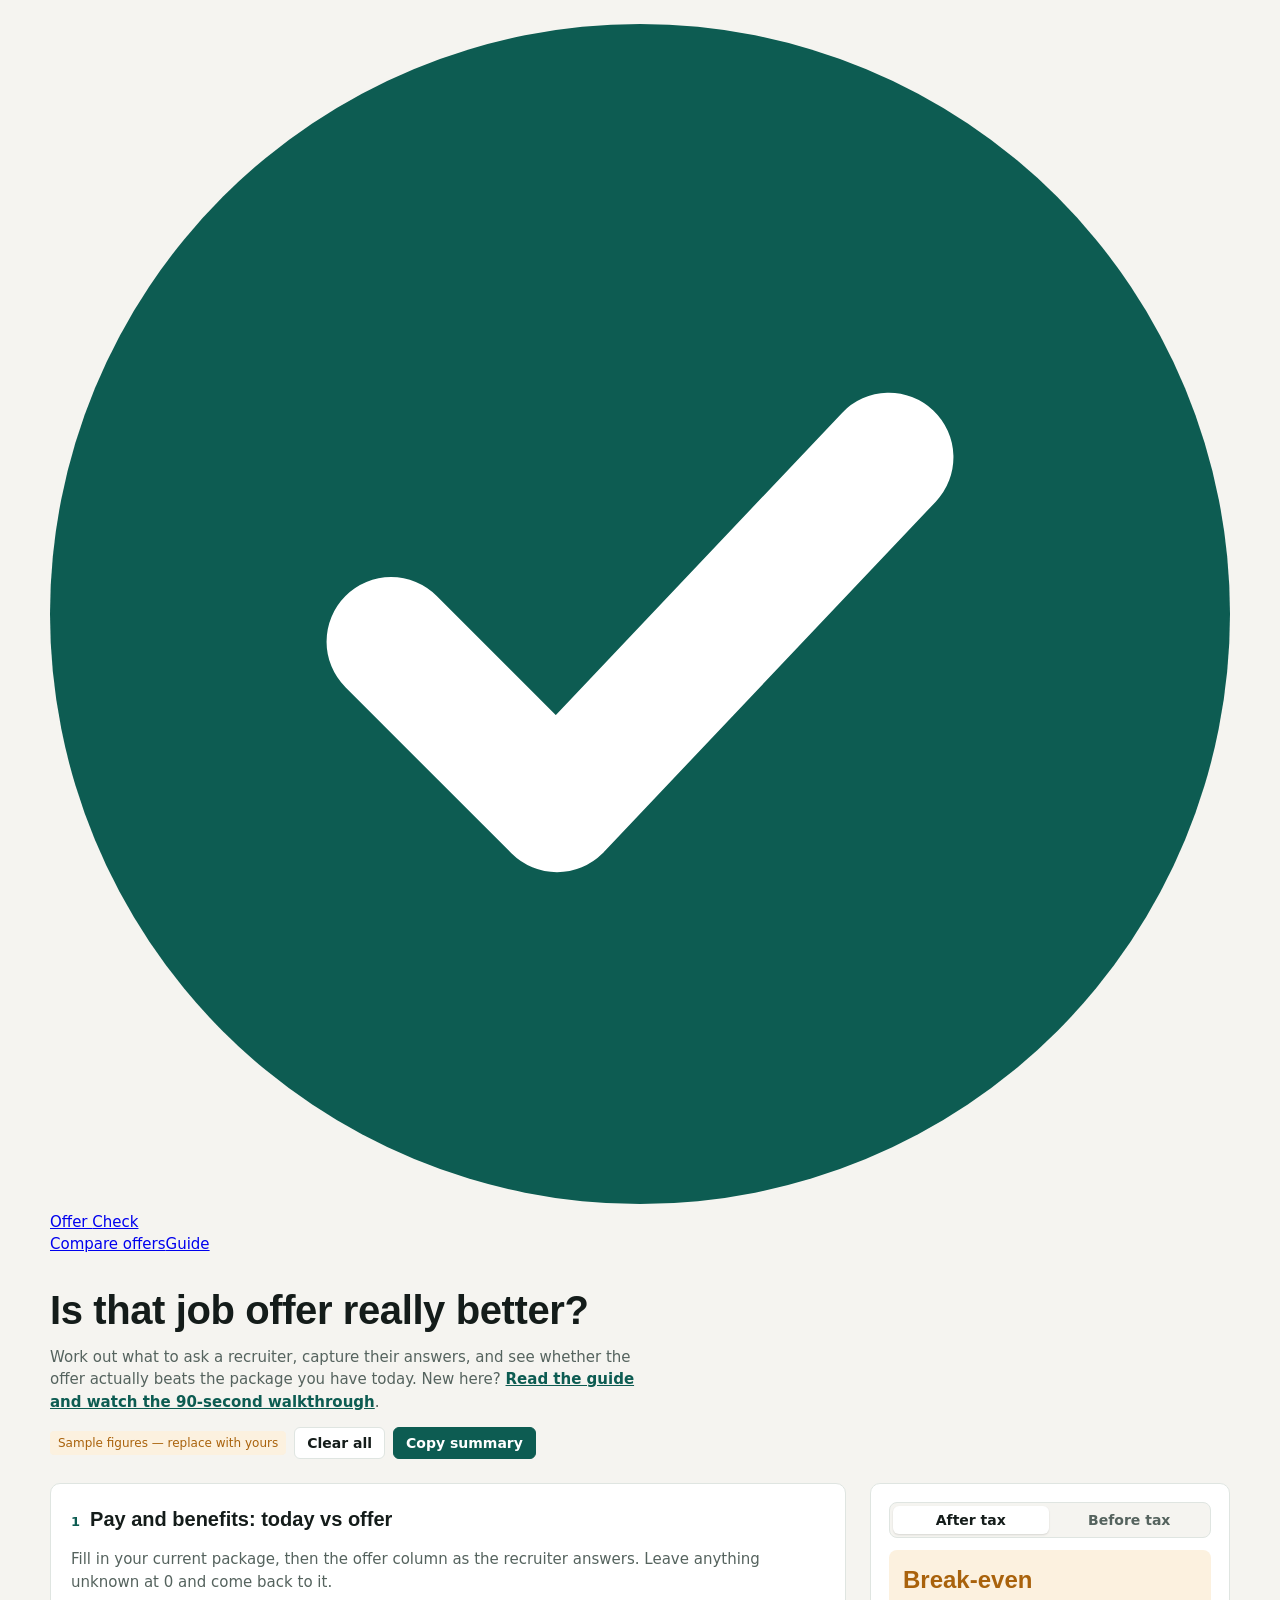
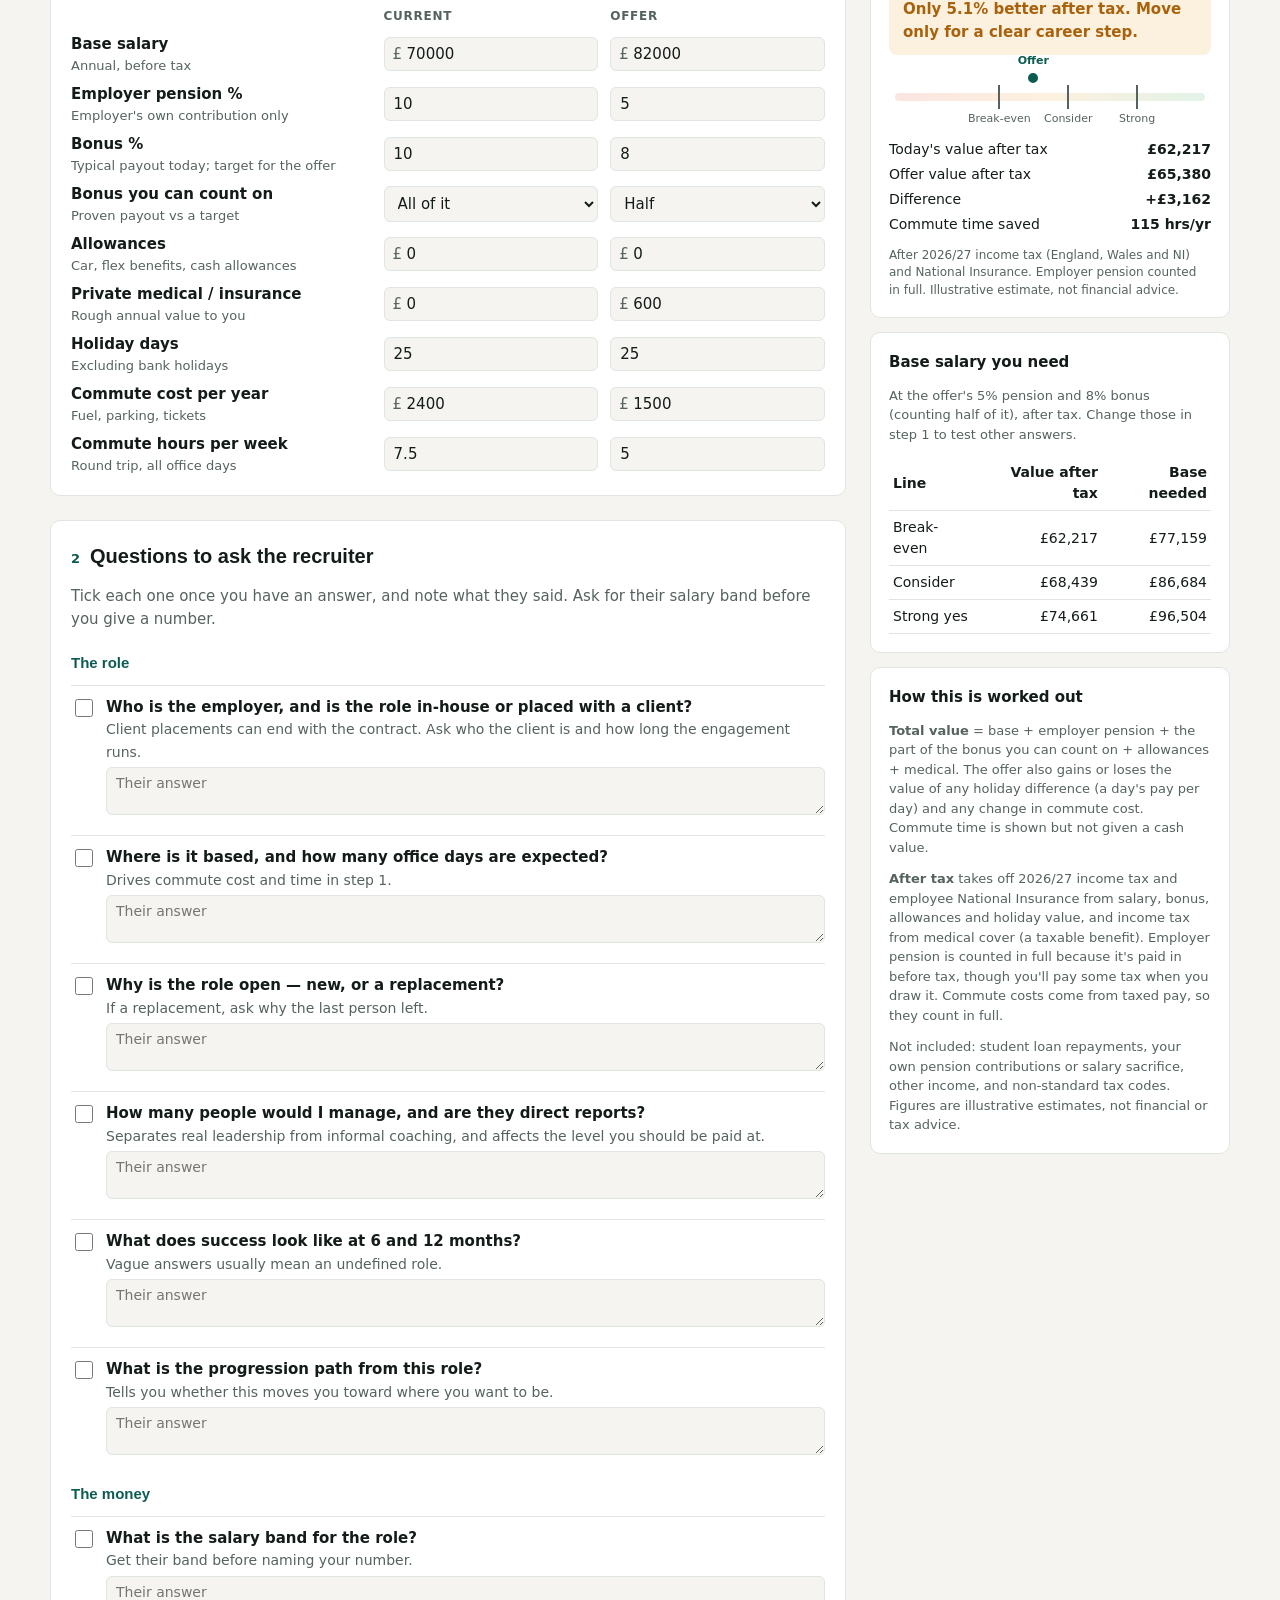
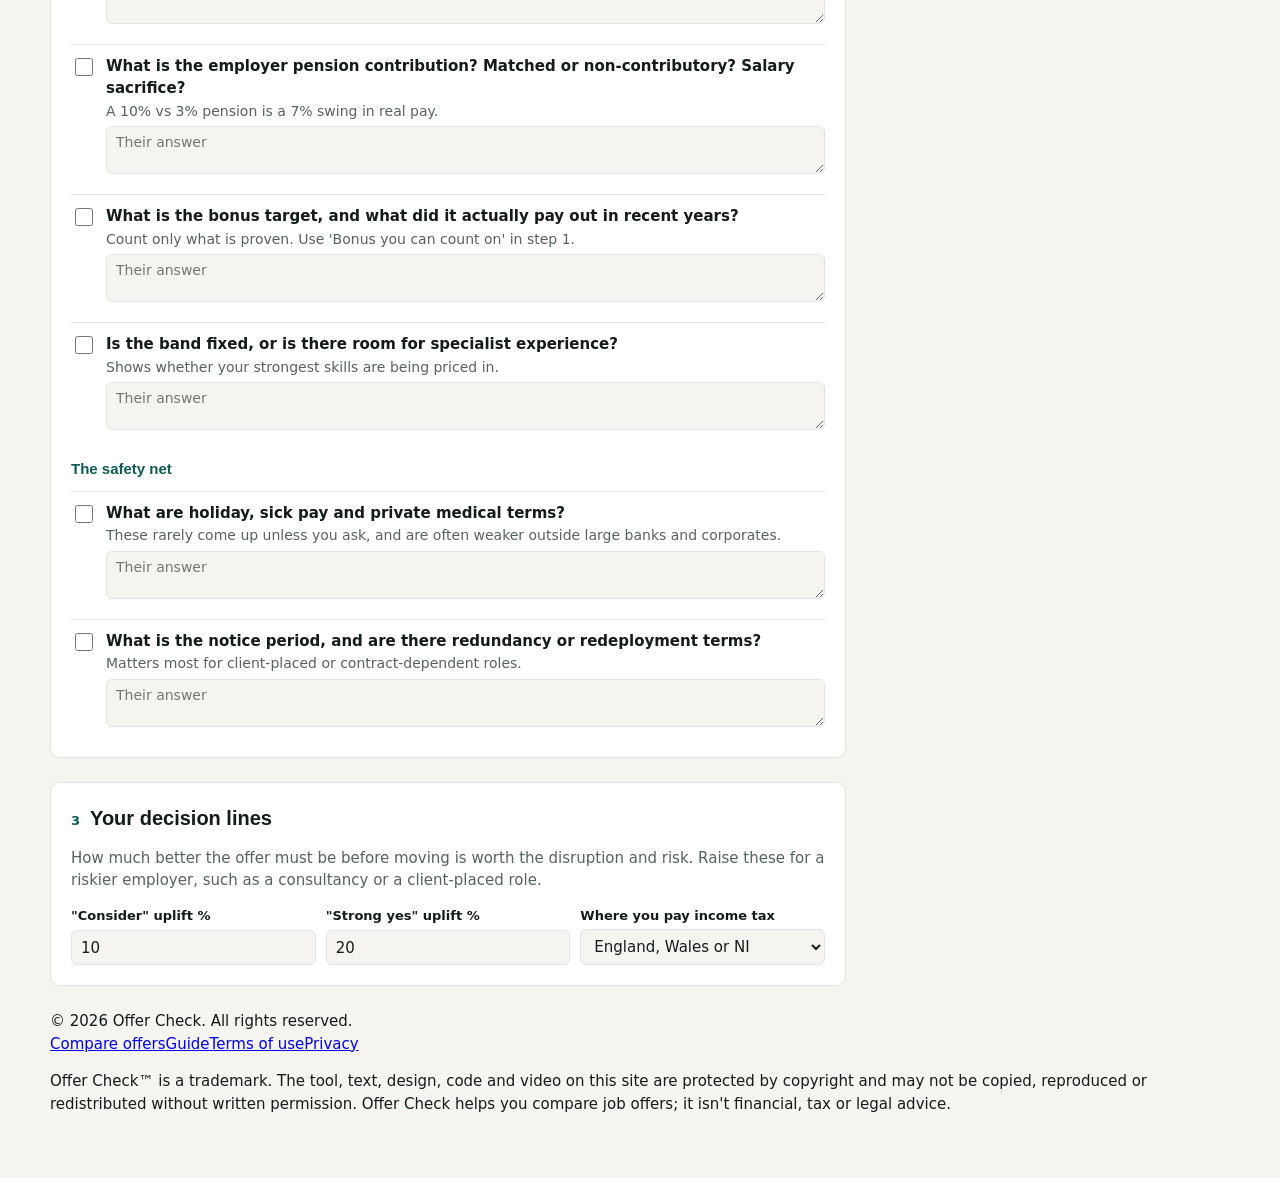
==== public/index.html @ bc2eb314 "Speed up page loads Link to clean URLs to remove the .html redirect hop, cache fonts for a year and " ====
<!doctype html>
<html lang="en-GB">
<head>
<meta charset="utf-8">
<link rel="preload" href="/assets/fonts/plus-jakarta-sans-latin-400-normal.woff2" as="font" type="font/woff2" crossorigin>
<link rel="preload" href="/assets/fonts/plus-jakarta-sans-latin-800-normal.woff2" as="font" type="font/woff2" crossorigin>
<meta name="viewport" content="width=device-width, initial-scale=1, viewport-fit=cover">
<style>[hidden]{display:none!important}body{margin:0}img{max-width:100%}</style>
<title>Offer Check</title>
<meta name="description" content="Compare a job offer with your current package: pension, bonus, benefits, holiday and commute. Know your numbers before you say yes.">
<meta name="copyright" content="&copy; 2026 Offer Check. All rights reserved.">
<meta name="theme-color" content="#0d5c52">
<link rel="canonical" href="https://offer-check.net/">
<link rel="icon" href="/assets/icon.svg" type="image/svg+xml">
<link rel="apple-touch-icon" href="/assets/apple-touch-icon.png">
<meta property="og:type" content="website">
<meta property="og:site_name" content="Offer Check">
<meta property="og:title" content="Offer Check: is that job offer really better?">
<meta property="og:description" content="Compare a job offer with your current package: pension, bonus, benefits, holiday and commute. Know your numbers before you say yes.">
<meta property="og:url" content="https://offer-check.net/">
<meta property="og:image" content="https://offer-check.net/assets/og-image.png">
<meta name="twitter:card" content="summary_large_image">
<style>
/* Layout: a working ledger. Inputs on the left (current vs offer side by side), a sticky verdict panel on the right; stacks on phones. */
:root{
  --bg:#f5f4f0; --surface:#ffffff; --ink:#141c1a; --muted:#55635e; --line:#dfe5e1;
  --accent:#0d5c52; --accent-soft:#e3efeb; --accent-strong:#09463e;
  --good:#1d7a3e; --warn:#a9620c; --bad:#b3261e; --good-bg:#e3f2e7; --warn-bg:#fcf1df; --bad-bg:#fbe5e1;
  --display:"Plus Jakarta Sans","Helvetica Neue",Arial,sans-serif;
  --body:"Plus Jakarta Sans","Segoe UI",system-ui,sans-serif;
  --mono:"Plus Jakarta Sans","Segoe UI",system-ui,sans-serif; --code:"JetBrains Mono",ui-monospace,Menlo,monospace;
}
@media (prefers-color-scheme: dark){:root:not([data-theme="light"]){
  --bg:#0e1513; --surface:#16201d; --ink:#e8efec; --muted:#9db0aa; --line:#27332f;
  --accent:#5cc4ae; --accent-soft:#163530; --accent-strong:#7fd6c3;
  --good:#6fd18f; --warn:#eaa957; --bad:#f08a80; --good-bg:#15301e; --warn-bg:#33270f; --bad-bg:#3a1a17; color-scheme:dark}}
:root[data-theme="dark"]{
  --bg:#0e1513; --surface:#16201d; --ink:#e8efec; --muted:#9db0aa; --line:#27332f;
  --accent:#5cc4ae; --accent-soft:#163530; --accent-strong:#7fd6c3;
  --good:#6fd18f; --warn:#eaa957; --bad:#f08a80; --good-bg:#15301e; --warn-bg:#33270f; --bad-bg:#3a1a17; color-scheme:dark}
*{box-sizing:border-box}
body{background:var(--bg);color:var(--ink);font-family:var(--body);font-size:15px;line-height:1.5;
  padding-left:max(16px,env(safe-area-inset-left,0px));padding-right:max(16px,env(safe-area-inset-right,0px));padding-block:24px 48px}
.wrap{max-width:1180px;margin:0 auto;display:grid;gap:24px}
header h1{font-family:var(--display);font-weight:700;font-size:clamp(28px,4vw,40px);margin:0;letter-spacing:-.01em;text-wrap:balance}
header p{margin:6px 0 0;color:var(--muted);max-width:62ch}
.guide-link{color:var(--accent);font-weight:600}
.bar{display:flex;flex-wrap:wrap;gap:8px;align-items:center;margin-top:14px}
.tag{font-family:var(--mono);font-size:12px;background:var(--warn-bg);color:var(--warn);padding:3px 8px;border-radius:4px}
button{font:600 14px var(--body);border:1px solid var(--line);background:var(--surface);color:var(--ink);padding:7px 12px;border-radius:6px;cursor:pointer}
button.primary{background:var(--accent);border-color:var(--accent);color:var(--surface)}
button:focus-visible,input:focus-visible,select:focus-visible,textarea:focus-visible{outline:2px solid var(--accent);outline-offset:2px}
.grid{display:grid;grid-template-columns:minmax(0,1fr) 360px;gap:24px;align-items:start}
@media (max-width:900px){.grid{grid-template-columns:minmax(0,1fr)}}
section.step{background:var(--surface);border:1px solid var(--line);border-radius:10px;padding:20px;display:grid;gap:14px;min-width:0}
.step h2{font-family:var(--display);font-size:20px;margin:0;display:flex;gap:10px;align-items:baseline}
.step h2 .n{font-family:var(--mono);font-size:13px;color:var(--accent)}
.step > p{margin:0;color:var(--muted)}
.cols{display:grid;grid-template-columns:minmax(0,1.4fr) minmax(0,1fr) minmax(0,1fr);gap:8px 12px;align-items:center}
.cols .h{font-size:12px;text-transform:uppercase;letter-spacing:.06em;color:var(--muted);font-weight:600}
.cols label{font-weight:600}
.cols label small{display:block;font-weight:400;color:var(--muted);font-size:13px}
input,select,textarea{font:15px var(--body);color:var(--ink);background:var(--bg);border:1px solid var(--line);border-radius:6px;padding:7px 9px;width:100%;min-width:0}
input[type=number]{font-family:var(--mono);font-variant-numeric:tabular-nums}
.money{position:relative}.money span{position:absolute;left:9px;top:50%;transform:translateY(-50%);color:var(--muted);font-family:var(--mono)}.money input{padding-left:22px}
@media (max-width:560px){.cols{grid-template-columns:minmax(0,1fr) minmax(0,1fr)}.cols label{grid-column:1/-1;margin-top:6px}.cols .h.first{display:none}}
.qs{display:grid;gap:10px}
.q{display:grid;grid-template-columns:auto minmax(0,1fr);gap:4px 10px;padding:10px 0;border-top:1px solid var(--line)}
.q:first-child{border-top:0}
.q input[type=checkbox]{width:18px;height:18px;margin-top:3px;accent-color:var(--accent)}
.q .t{font-weight:600}
.q .why{color:var(--muted);font-size:14px}
.q textarea{grid-column:2;min-height:38px;resize:vertical;font-size:14px}
.group{font-family:var(--display);font-size:15px;margin:8px 0 0;color:var(--accent)}
aside{position:sticky;top:calc(env(safe-area-inset-top,0px) + 16px);display:grid;gap:14px;min-width:0}
.panel{background:var(--surface);border:1px solid var(--line);border-radius:10px;padding:18px;display:grid;gap:12px}
.verdict{border-radius:8px;padding:12px 14px;font-weight:600}
.verdict .big{font-family:var(--display);font-size:24px;display:block}
.v-bad{background:var(--bad-bg);color:var(--bad)}.v-warn{background:var(--warn-bg);color:var(--warn)}.v-good{background:var(--good-bg);color:var(--good)}
.kv{display:grid;grid-template-columns:1fr auto;gap:4px 12px;font-size:14px}
.kv b{font-family:var(--mono);font-variant-numeric:tabular-nums;font-weight:600;text-align:right}
.scale{position:relative;height:56px;margin:4px 6px 0}
.track{position:absolute;left:0;right:0;top:22px;height:8px;border-radius:4px;background:linear-gradient(90deg,var(--bad-bg),var(--warn-bg),var(--good-bg))}
.mk{position:absolute;top:14px;width:2px;height:24px;background:var(--muted)}
.mk span{position:absolute;top:26px;left:50%;transform:translateX(-50%);font-size:11px;color:var(--muted);white-space:nowrap}
.you{position:absolute;top:0;width:14px;height:14px;margin-left:-7px;border-radius:50%;background:var(--accent);border:2px solid var(--surface)}
.you span{position:absolute;bottom:16px;left:50%;transform:translateX(-50%);font:600 11px var(--mono);color:var(--accent);white-space:nowrap}
table{width:100%;border-collapse:collapse;font-size:14px}
th,td{padding:6px 4px;border-bottom:1px solid var(--line);text-align:right;font-variant-numeric:tabular-nums}
th:first-child,td:first-child{text-align:left}
td{font-family:var(--mono)}
.note{font-size:13px;color:var(--muted);margin:0}
.toast{font-size:13px;color:var(--good);min-height:1em}
.settings{display:grid;grid-template-columns:repeat(auto-fit,minmax(150px,1fr));gap:10px}
.settings label{font-size:13px;font-weight:600;display:grid;gap:4px}
.seg{display:grid;grid-template-columns:1fr 1fr;border:1px solid var(--line);border-radius:8px;padding:3px;gap:3px;background:var(--bg)}
.seg button{border:0;background:transparent;padding:6px 8px;border-radius:6px;color:var(--muted)}
.seg button[aria-pressed="true"]{background:var(--surface);color:var(--ink);box-shadow:0 1px 2px rgba(0,0,0,.12)}
.basis{font-size:12px;color:var(--muted);margin:0;line-height:1.45}
.alert{font-size:13px;background:var(--warn-bg);color:var(--warn);border-radius:6px;padding:8px 10px;margin:0}
</style>

<link rel="stylesheet" href="/assets/site.css?v=3">
</head>
<body>
<div class="wrap">
<div class="site-bar">
  <a class="site-brand" href="/" aria-label="Offer Check home"><svg viewBox="0 0 64 64" aria-hidden="true"><circle cx="32" cy="32" r="32" fill="#0d5c52"/><path d="M18.5 33.5l9 9 18-19" fill="none" stroke="#fff" stroke-width="7" stroke-linecap="round" stroke-linejoin="round"/></svg><span><span class="wm">Offer <span>Check</span></span></span></a>
  <nav class="site-nav" aria-label="Main"><a href="/" aria-current="page">Compare offers</a><a href="/guide">Guide</a></nav>
</div>
<header>
  <h1>Is that job offer <span class="hl">really better?</span></h1>
  <p>Work out what to ask a recruiter, capture their answers, and see whether the offer actually beats the package you have today. New here? <a class="guide-link" href="/guide">Read the guide and watch the 90-second walkthrough</a>.</p>
  <div class="bar">
    <span class="tag" id="sampleTag">Sample figures — replace with yours</span>
    <button id="clearBtn">Clear all</button>
    <button id="copyBtn" class="primary">Copy summary</button>
    <span class="toast" id="toast" role="status"></span>
  </div>
</header>

<div class="grid">
<main style="display:grid;gap:24px;min-width:0">

<section class="step" aria-labelledby="s1">
  <h2 id="s1"><span class="n">1</span>Pay and benefits: today vs offer</h2>
  <p>Fill in your current package, then the offer column as the recruiter answers. Leave anything unknown at 0 and come back to it.</p>
  <div class="cols">
    <span class="h first"></span><span class="h">Current</span><span class="h">Offer</span>

    <label for="cBase">Base salary<small>Annual, before tax</small></label>
    <div class="money"><span>£</span><input type="number" id="cBase" min="0" step="500"></div>
    <div class="money"><span>£</span><input type="number" id="oBase" min="0" step="500"></div>

    <label for="cPen">Employer pension %<small>Employer's own contribution only</small></label>
    <input type="number" id="cPen" min="0" step="0.5"><input type="number" id="oPen" min="0" step="0.5">

    <label for="cBon">Bonus %<small>Typical payout today; target for the offer</small></label>
    <input type="number" id="cBon" min="0" step="0.5"><input type="number" id="oBon" min="0" step="0.5">

    <label for="cRel">Bonus you can count on<small>Proven payout vs a target</small></label>
    <select id="cRel"><option value="1">All of it</option><option value="0.5">Half</option><option value="0">None</option></select>
    <select id="oRel"><option value="1">All of it</option><option value="0.5">Half</option><option value="0">None</option></select>

    <label for="cAllow">Allowances<small>Car, flex benefits, cash allowances</small></label>
    <div class="money"><span>£</span><input type="number" id="cAllow" min="0" step="100"></div>
    <div class="money"><span>£</span><input type="number" id="oAllow" min="0" step="100"></div>

    <label for="cMed">Private medical / insurance<small>Rough annual value to you</small></label>
    <div class="money"><span>£</span><input type="number" id="cMed" min="0" step="100"></div>
    <div class="money"><span>£</span><input type="number" id="oMed" min="0" step="100"></div>

    <label for="cHol">Holiday days<small>Excluding bank holidays</small></label>
    <input type="number" id="cHol" min="0" step="1"><input type="number" id="oHol" min="0" step="1">

    <label for="cCom">Commute cost per year<small>Fuel, parking, tickets</small></label>
    <div class="money"><span>£</span><input type="number" id="cCom" min="0" step="100"></div>
    <div class="money"><span>£</span><input type="number" id="oCom" min="0" step="100"></div>

    <label for="cHrs">Commute hours per week<small>Round trip, all office days</small></label>
    <input type="number" id="cHrs" min="0" step="0.5"><input type="number" id="oHrs" min="0" step="0.5">
  </div>
</section>

<section class="step" aria-labelledby="s2">
  <h2 id="s2"><span class="n">2</span>Questions to ask the recruiter</h2>
  <p>Tick each one once you have an answer, and note what they said. Ask for their salary band before you give a number.</p>
  <div class="qs" id="qs"></div>
</section>

<section class="step" aria-labelledby="s3">
  <h2 id="s3"><span class="n">3</span>Your decision lines</h2>
  <p>How much better the offer must be before moving is worth the disruption and risk. Raise these for a riskier employer, such as a consultancy or a client-placed role.</p>
  <div class="settings">
    <label for="tCon">"Consider" uplift %<input type="number" id="tCon" min="0" step="1"></label>
    <label for="tStr">"Strong yes" uplift %<input type="number" id="tStr" min="0" step="1"></label>
    <label for="tReg">Where you pay income tax<select id="tReg"><option value="ruk">England, Wales or NI</option><option value="sco">Scotland</option></select></label>
  </div>
</section>
</main>

<aside aria-label="Result">
  <div class="panel">
    <div class="seg" role="group" aria-label="Compare values"><button type="button" id="vNet" aria-pressed="true">After tax</button><button type="button" id="vGross" aria-pressed="false">Before tax</button></div>
    <div class="verdict" id="verdict"></div>
    <div class="scale" id="scale" aria-hidden="true"></div>
    <div class="kv" id="totals"></div>
    <p class="alert" id="taperNote" hidden></p>
    <p class="basis" id="basis"></p>
  </div>
  <div class="panel">
    <strong>Base salary you need</strong>
    <p class="note" id="needNote"></p>
    <table id="need"><thead><tr><th>Line</th><th id="needCol">Value after tax</th><th>Base needed</th></tr></thead><tbody></tbody></table>
  </div>
  <div class="panel">
    <strong>How this is worked out</strong>
    <p class="note"><b>Total value</b> = base + employer pension + the part of the bonus you can count on + allowances + medical. The offer also gains or loses the value of any holiday difference (a day's pay per day) and any change in commute cost. Commute time is shown but not given a cash value.</p>
    <p class="note"><b>After tax</b> takes off 2026/27 income tax and employee National Insurance from salary, bonus, allowances and holiday value, and income tax from medical cover (a taxable benefit). Employer pension is counted in full because it's paid in before tax, though you'll pay some tax when you draw it. Commute costs come from taxed pay, so they count in full.</p>
    <p class="note">Not included: student loan repayments, your own pension contributions or salary sacrifice, other income, and non-standard tax codes. Figures are illustrative estimates, not financial or tax advice.</p>
  </div>
</aside>
</div>
<footer class="site-footer">
  <div class="row">
    <span class="copy">&copy; 2026 Offer Check. All rights reserved.</span>
    <nav aria-label="Footer"><a href="/">Compare offers</a><a href="/guide">Guide</a><a href="/terms">Terms of use</a><a href="/privacy">Privacy</a></nav>
  </div>
  <p class="small">Offer Check&trade; is a trademark. The tool, text, design, code and video on this site are protected by copyright and may not be copied, reproduced or redistributed without written permission. Offer Check helps you compare job offers; it isn't financial, tax or legal advice.</p>
</footer>
</div>

<script>
const QUESTIONS=[
 ["The role",[
  ["Who is the employer, and is the role in-house or placed with a client?","Client placements can end with the contract. Ask who the client is and how long the engagement runs."],
  ["Where is it based, and how many office days are expected?","Drives commute cost and time in step 1."],
  ["Why is the role open — new, or a replacement?","If a replacement, ask why the last person left."],
  ["How many people would I manage, and are they direct reports?","Separates real leadership from informal coaching, and affects the level you should be paid at."],
  ["What does success look like at 6 and 12 months?","Vague answers usually mean an undefined role."],
  ["What is the progression path from this role?","Tells you whether this moves you toward where you want to be."]]],
 ["The money",[
  ["What is the salary band for the role?","Get their band before naming your number."],
  ["What is the employer pension contribution? Matched or non-contributory? Salary sacrifice?","A 10% vs 3% pension is a 7% swing in real pay."],
  ["What is the bonus target, and what did it actually pay out in recent years?","Count only what is proven. Use 'Bonus you can count on' in step 1."],
  ["Is the band fixed, or is there room for specialist experience?","Shows whether your strongest skills are being priced in."]]],
 ["The safety net",[
  ["What are holiday, sick pay and private medical terms?","These rarely come up unless you ask, and are often weaker outside large banks and corporates."],
  ["What is the notice period, and are there redundancy or redeployment terms?","Matters most for client-placed or contract-dependent roles."]]]
];
const SAMPLE={cBase:70000,oBase:82000,cPen:10,oPen:5,cBon:10,oBon:8,cRel:"1",oRel:"0.5",cAllow:0,oAllow:0,cMed:0,oMed:600,cHol:25,oHol:25,cCom:2400,oCom:1500,cHrs:7.5,oHrs:5,tCon:10,tStr:20,tReg:"ruk",view:"net",qa:{},qn:{}};
const ids=["cBase","oBase","cPen","oPen","cBon","oBon","cRel","oRel","cAllow","oAllow","cMed","oMed","cHol","oHol","cCom","oCom","cHrs","oHrs","tCon","tStr","tReg"];
const KEY="offer-check-v1";
let st;
try{st=JSON.parse(localStorage.getItem(KEY))}catch(e){}
if(!st)st=structuredClone(SAMPLE);
st.qa=st.qa||{};st.qn=st.qn||{};st.tReg=st.tReg||"ruk";st.view=st.view||"net";

const qs=document.getElementById("qs");
let qi=0;
QUESTIONS.forEach(([g,list])=>{
  const h=document.createElement("h3");h.className="group";h.textContent=g;qs.appendChild(h);
  list.forEach(([t,why])=>{
    const id="q"+(qi++);
    const d=document.createElement("div");d.className="q";
    d.innerHTML=`<input type="checkbox" id="${id}"><label for="${id}"><span class="t"></span><br><span class="why"></span></label><textarea id="${id}n" aria-label="Answer" placeholder="Their answer"></textarea>`;
    d.querySelector(".t").textContent=t;d.querySelector(".why").textContent=why;
    qs.appendChild(d);
    const cb=d.querySelector("input"),tx=d.querySelector("textarea");
    cb.checked=!!st.qa[id];tx.value=st.qn[id]||"";
    cb.addEventListener("change",()=>{st.qa[id]=cb.checked;save()});
    tx.addEventListener("input",()=>{st.qn[id]=tx.value;save()});
  });
});

ids.forEach(i=>{const el=document.getElementById(i);el.value=st[i]??"";el.addEventListener("input",()=>{st[i]=el.value;save();calc()})});

function save(){try{localStorage.setItem(KEY,JSON.stringify(st))}catch(e){}markSample()}
function markSample(){document.getElementById("sampleTag").hidden=JSON.stringify(ids.map(i=>String(st[i])))!==JSON.stringify(ids.map(i=>String(SAMPLE[i])))}
const n=i=>parseFloat(st[i])||0;
const gbp=v=>"£"+Math.round(v).toLocaleString("en-GB");

/* UK tax, 2026/27. Bands are on taxable income (after the personal allowance). */
const TAX={
  ruk:{label:"England, Wales and NI",bands:[[37700,.20],[125140,.40],[Infinity,.45]]},
  sco:{label:"Scotland",bands:[[3967,.19],[16956,.20],[31092,.21],[62430,.42],[125140,.45],[Infinity,.48]]}
};
const PA=12570, NI_PT=12570, NI_UEL=50270;
function incomeTax(income,reg){
  const pa=Math.max(0,PA-Math.max(0,(income-100000)/2));
  let left=Math.max(0,income-pa),t=0,prev=0;
  for(const [top,r] of TAX[reg].bands){const slice=Math.min(left,top-prev);if(slice<=0)break;t+=slice*r;left-=slice;prev=top}
  return t;
}
const empNI=cash=>Math.max(0,Math.min(cash,NI_UEL)-NI_PT)*.08+Math.max(0,cash-NI_UEL)*.02;

/* One side's value. cash = salary + bonus counted + allowances (+ holiday value for the offer). */
function value(side,base,net){
  const p=side==="c"?"c":"o";
  const rel=parseFloat(st[p+"Rel"]);
  const hol=side==="o"?(n("oHol")-n("cHol"))/260*base:0;
  const cash=base*(1+n(p+"Bon")/100*rel)+n(p+"Allow")+hol;
  const med=n(p+"Med"), pen=base*n(p+"Pen")/100;
  const com=side==="o"?n("cCom")-n("oCom"):0;
  if(!net)return {v:cash+med+pen+com,cash};
  const reg=st.tReg in TAX?st.tReg:"ruk";
  const taxCash=incomeTax(cash,reg), taxAll=incomeTax(cash+med,reg);
  return {v:cash-taxCash-empNI(cash)+(med-(taxAll-taxCash))+pen+com,cash:cash+med};
}
/* Offer base that reaches a target value (value rises with base, so bisect). */
function baseFor(target,net){
  let lo=0,hi=Math.max(1e6,target*4);
  if(value("o",hi,net).v<target)return NaN;
  for(let k=0;k<60;k++){const m=(lo+hi)/2;if(value("o",m,net).v<target)lo=m;else hi=m}
  return hi;
}

let last={};
function calc(){
  const net=st.view!=="gross";
  document.getElementById("vNet").setAttribute("aria-pressed",net);
  document.getElementById("vGross").setAttribute("aria-pressed",!net);
  const cb=n("cBase"),ob=n("oBase");
  const C=value("c",cb,net),O=value("o",ob,net);
  const cur=C.v, off=O.v;
  const con=cur*(1+n("tCon")/100), str=cur*(1+n("tStr")/100);
  const diff=off-cur, pct=cur?diff/cur*100:0;
  let v,cls;
  if(!cb){v=["Add your current package","Start with step 1."];cls="v-warn"}
  else if(!ob){v=["Waiting for an offer","Your decision lines are ready on the right."];cls="v-warn"}
  else if(off<cur){v=["Walk away",`The offer is worth ${gbp(-diff)} a year less than today${net?", after tax":""}.`];cls="v-bad"}
  else if(off<con){v=["Break-even",`Only ${pct.toFixed(1)}% better${net?" after tax":""}. Move only for a clear career step.`];cls="v-warn"}
  else if(off<str){v=["Consider",`${pct.toFixed(1)}% better than today${net?" after tax":""}.`];cls="v-good"}
  else {v=["Strong yes",`${pct.toFixed(1)}% better than today${net?" after tax":""}.`];cls="v-good"}
  const ve=document.getElementById("verdict");ve.className="verdict "+cls;
  ve.innerHTML=`<span class="big"></span><span></span>`;ve.children[0].textContent=v[0];ve.children[1].textContent=v[1];

  const lab=net?"value after tax":"total value";
  const hrsSaved=(n("cHrs")-n("oHrs"))*46;
  document.getElementById("totals").innerHTML=
   `<span>Today's ${lab}</span><b>${gbp(cur)}</b><span>Offer ${lab}</span><b>${ob?gbp(off):"—"}</b><span>Difference</span><b>${ob?(diff>=0?"+":"−")+gbp(Math.abs(diff)):"—"}</b><span>Commute time saved</span><b>${hrsSaved>=0?"":"−"}${Math.abs(Math.round(hrsSaved))} hrs/yr</b>`;

  const reg=st.tReg in TAX?st.tReg:"ruk";
  document.getElementById("basis").textContent=net
    ?`After 2026/27 income tax (${TAX[reg].label}) and National Insurance. Employer pension counted in full. Illustrative estimate, not financial advice.`
    :`Before tax: salary, bonus and pension added at face value. Switch to "After tax" to see what you'd actually keep. Illustrative, not financial advice.`;
  const tn=document.getElementById("taperNote");
  const inTaper=[C.cash,ob?O.cash:0].some(x=>x>100000&&x<125140);
  tn.hidden=!inTaper;
  if(inTaper)tn.textContent="Pay between £100,000 and £125,140 loses the tax-free personal allowance, so tax on that slice is effectively 60% or more. Salary sacrifice into a pension can help; check with an adviser.";

  const sc=document.getElementById("scale");
  const lo=cur*0.85, hi=Math.max(str*1.08, off*1.03, cur*1.3);
  const pos=x=>Math.min(100,Math.max(0,(x-lo)/(hi-lo)*100));
  sc.innerHTML=`<div class="track"></div>`+
   [["Break-even",cur],["Consider",con],["Strong",str]].map(([l,x])=>`<div class="mk" style="left:${pos(x)}%"><span>${l}</span></div>`).join("")+
   (ob?`<div class="you" style="left:${pos(off)}%"><span>Offer</span></div>`:"");

  document.getElementById("needCol").textContent=net?"Value after tax":"Total value";
  const need=[["Break-even",cur],["Consider",con],["Strong yes",str]].map(([l,t])=>[l,t,cb?baseFor(t,net):NaN]);
  const tb=document.querySelector("#need tbody");
  tb.innerHTML=need.map(([l,t,b])=>`<tr><td>${l}</td><td>${gbp(t)}</td><td>${isFinite(b)?gbp(b):"—"}</td></tr>`).join("");
  document.getElementById("needNote").textContent=`At the offer's ${n("oPen")}% pension and ${n("oBon")}% bonus (counting ${st.oRel==="1"?"all":st.oRel==="0.5"?"half":"none"} of it)${net?", after tax":""}. Change those in step 1 to test other answers.`;
  last={cur,off,con,str,diff,pct,verdict:v[0],ob,hrsSaved,need,net,reg};
}
document.getElementById("vNet").addEventListener("click",()=>{st.view="net";save();calc()});
document.getElementById("vGross").addEventListener("click",()=>{st.view="gross";save();calc()});

document.getElementById("clearBtn").addEventListener("click",()=>{
  ids.forEach(i=>st[i]=(i==="cRel"||i==="oRel")?"1":(i==="tCon"?10:i==="tStr"?20:i==="tReg"?st.tReg:""));
  st.qa={};st.qn={};
  ids.forEach(i=>document.getElementById(i).value=st[i]);
  document.querySelectorAll(".q input").forEach(c=>c.checked=false);
  document.querySelectorAll(".q textarea").forEach(t=>t.value="");
  save();calc();
});

document.getElementById("copyBtn").addEventListener("click",()=>{
  const L=last,lab=L.net?"value after tax":"total value (before tax)";
  let t=`Offer check\nBasis: ${L.net?"after 2026/27 income tax ("+TAX[L.reg].label+") and NI":"before tax"}. Illustrative estimate, not financial advice.\nVerdict: ${L.verdict}\nToday's ${lab}: ${gbp(L.cur)}\nOffer ${lab}: ${L.ob?gbp(L.off):"not yet known"}\n`;
  if(L.ob)t+=`Difference: ${L.diff>=0?"+":"-"}${gbp(Math.abs(L.diff))} (${L.pct.toFixed(1)}%)\n`;
  t+=`Base needed: ${L.need.map(([l,,b])=>l.toLowerCase()+" "+(isFinite(b)?gbp(b):"n/a")).join(", ")}\n\nRecruiter answers:\n`;
  let i=0;QUESTIONS.forEach(([g,list])=>list.forEach(([q])=>{const id="q"+(i++);t+=`${st.qa[id]?"[x]":"[ ]"} ${q}${st.qn[id]?"\n    "+st.qn[id]:""}\n`}));
  const toast=document.getElementById("toast");
  navigator.clipboard.writeText(t).then(()=>{toast.textContent="Summary copied"},()=>{toast.textContent="Copy blocked here. Select the figures on the page instead."});
  setTimeout(()=>toast.textContent="",3000);
});

markSample();calc();
</script>
</body>
</html>
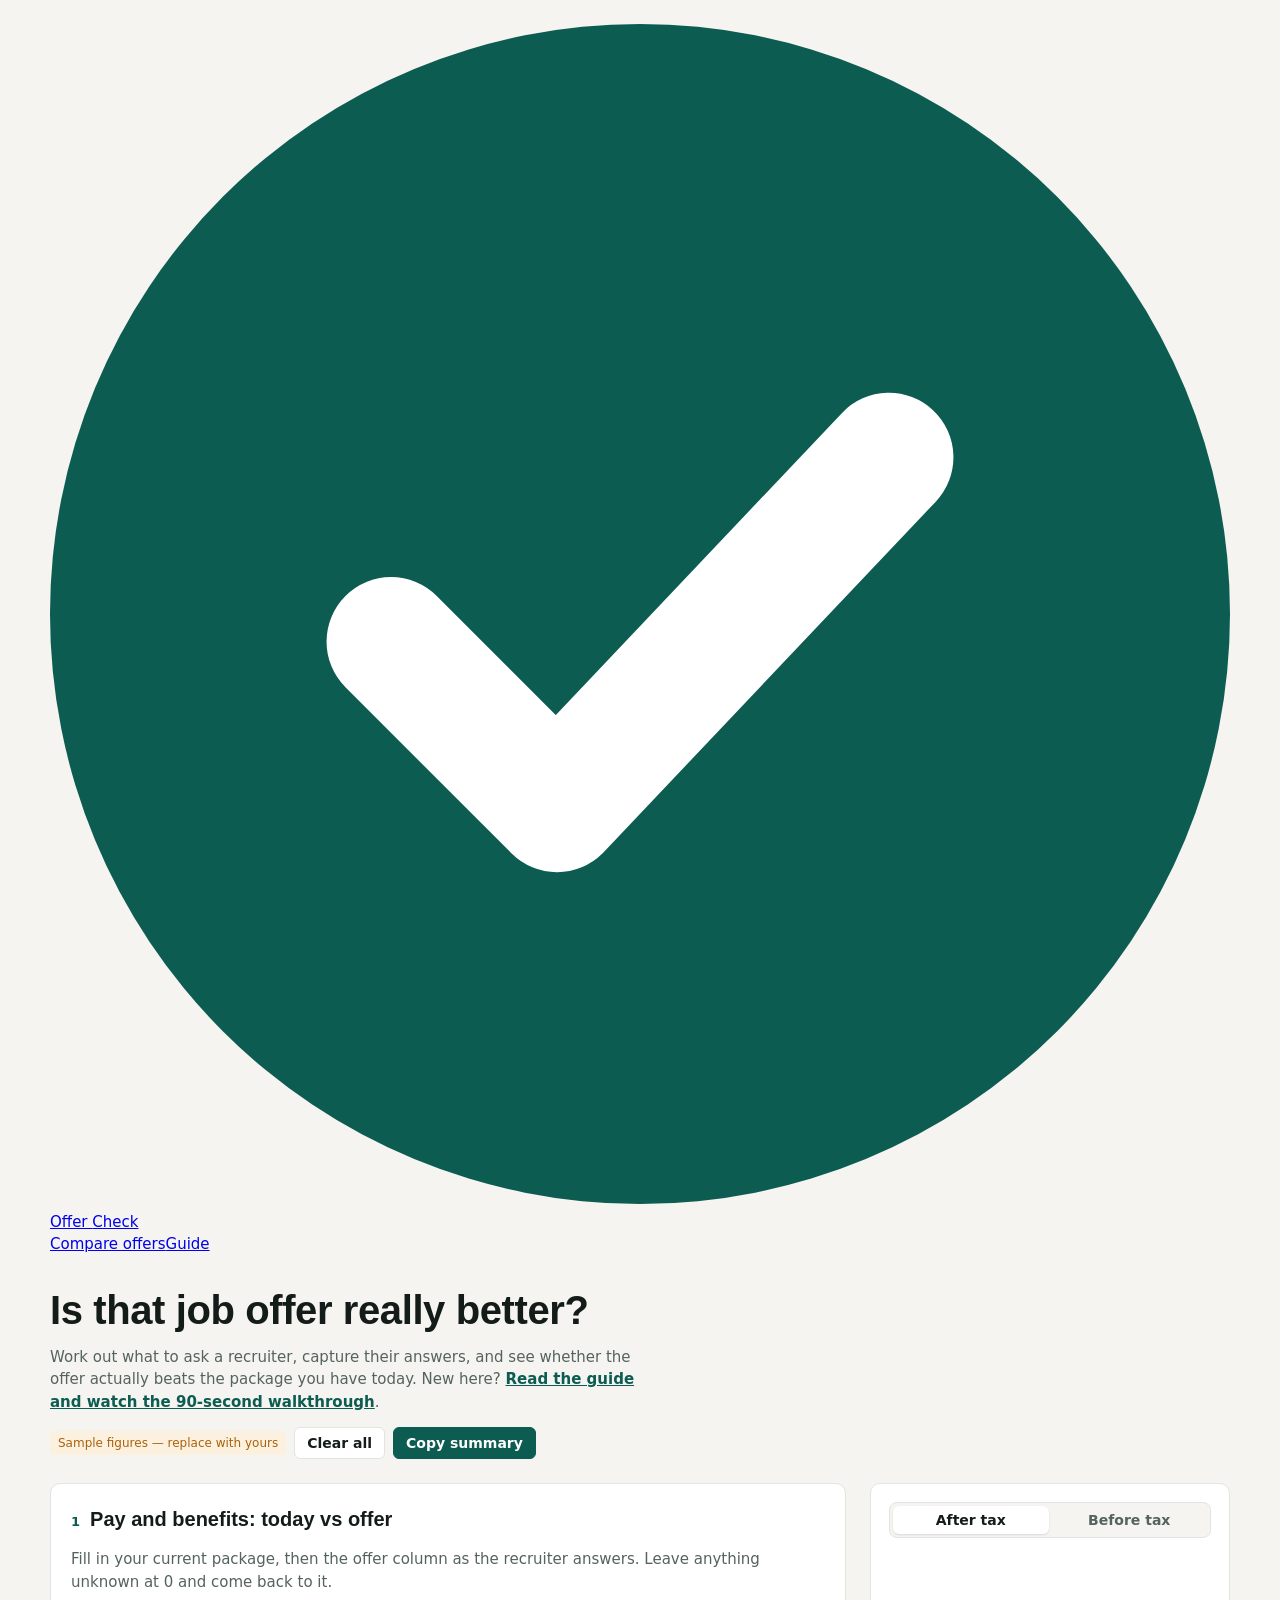
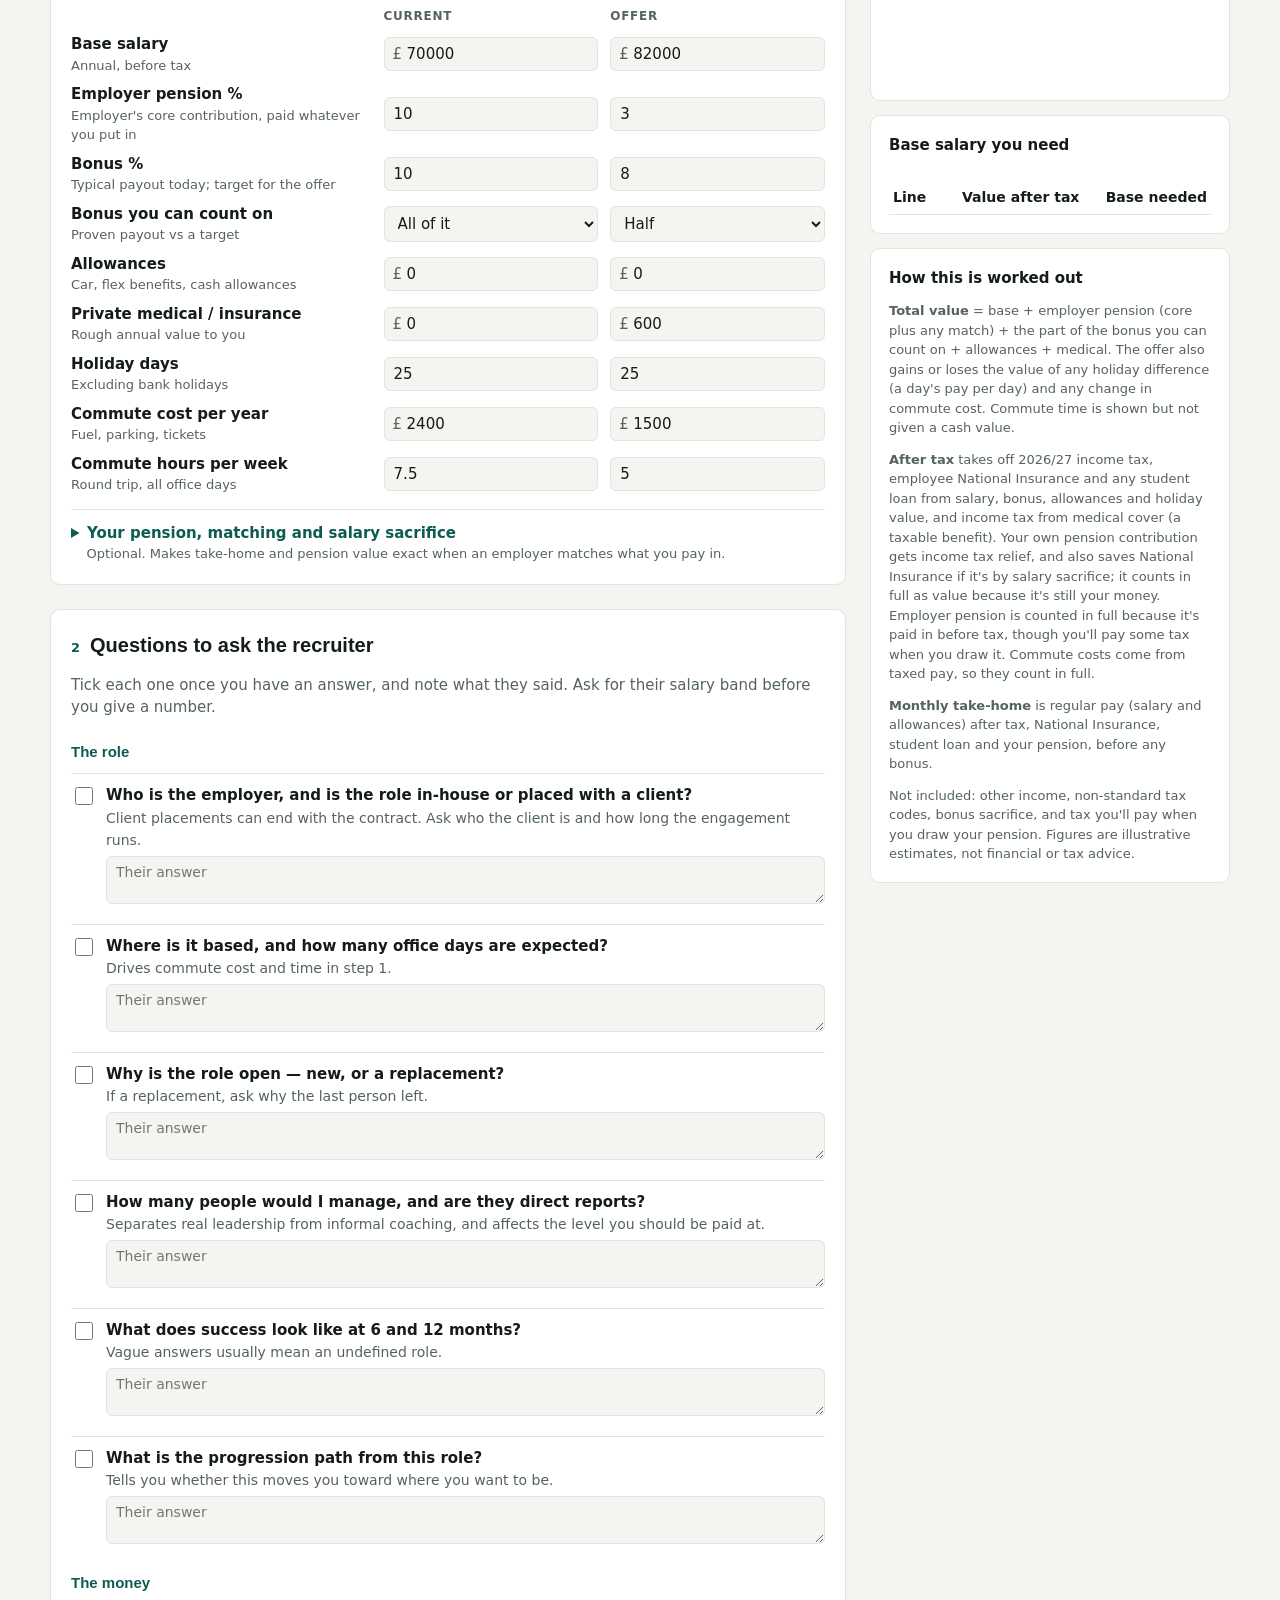
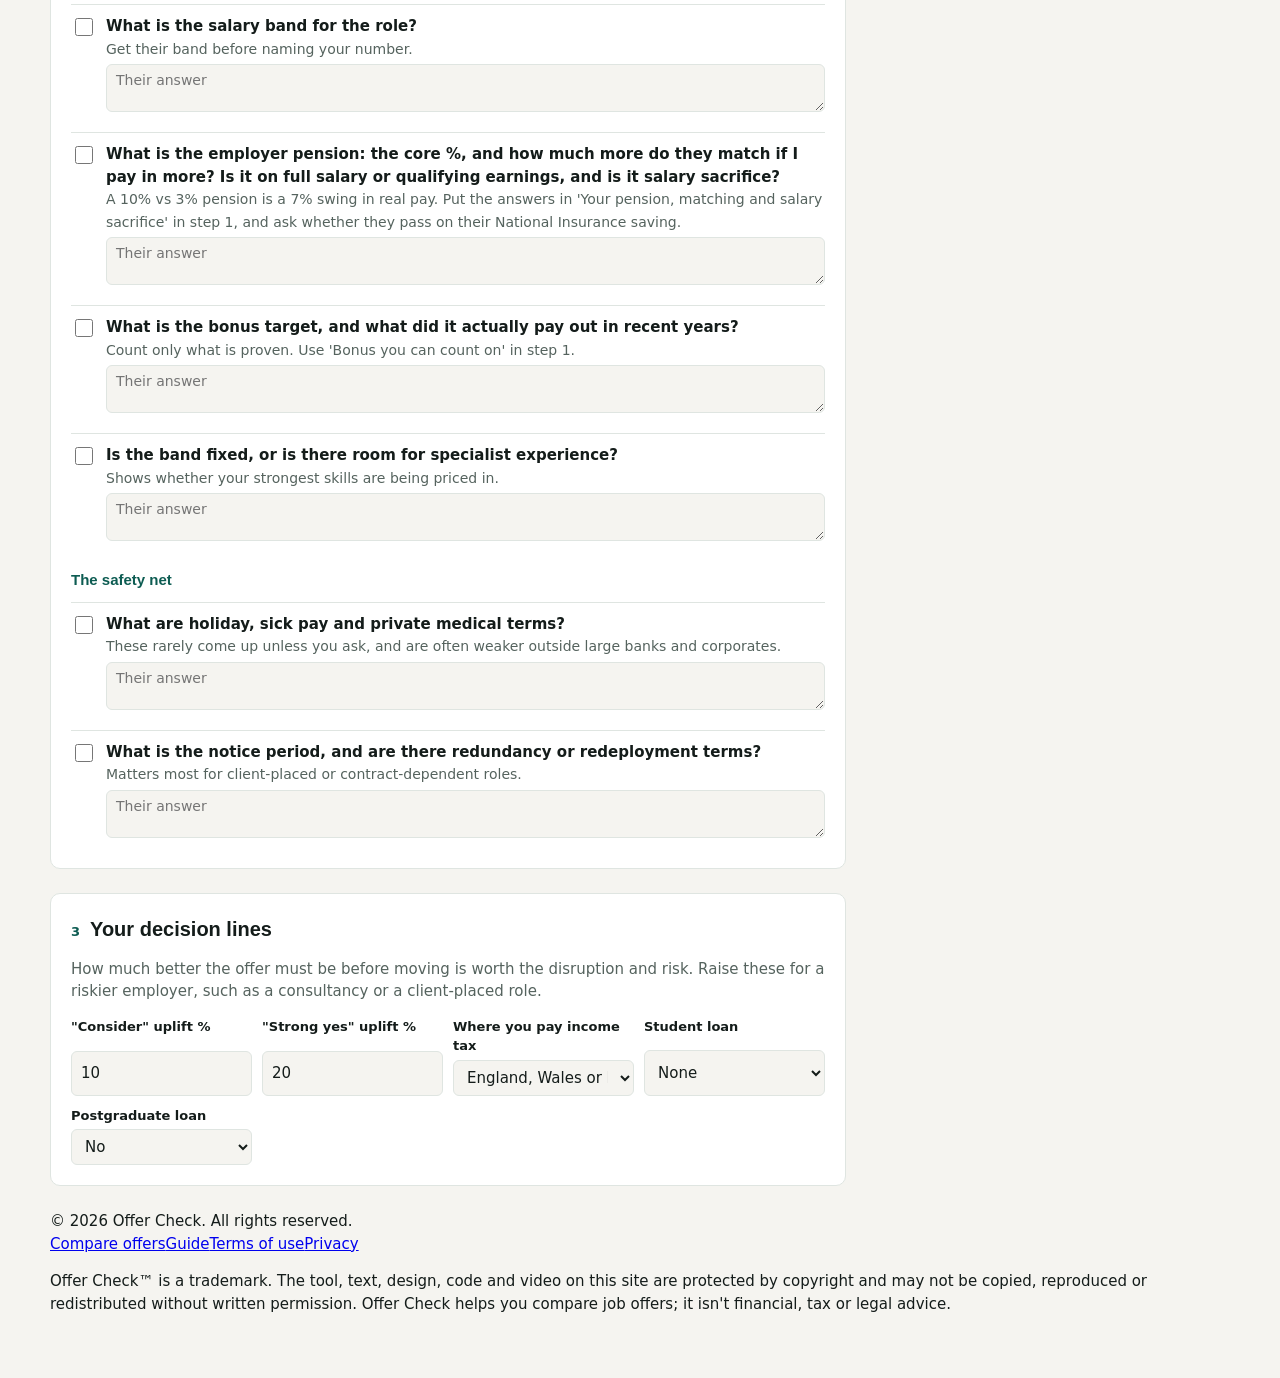
==== commit cb1ad4e5: "P0 tax accuracy: pension matching, salary sacrifice, student loans, monthly take-home, threshold tra" ====
--- a/public/index.html
+++ b/public/index.html
@@ -98,8 +98,16 @@
 .seg button[aria-pressed="true"]{background:var(--surface);color:var(--ink);box-shadow:0 1px 2px rgba(0,0,0,.12)}
 .basis{font-size:12px;color:var(--muted);margin:0;line-height:1.45}
 .alert{font-size:13px;background:var(--warn-bg);color:var(--warn);border-radius:6px;padding:8px 10px;margin:0}
+.info{font-size:13px;background:var(--accent-soft);color:var(--accent-strong);border-radius:6px;padding:8px 10px;margin:0}
+.monthly{margin:0;font-size:13px;color:var(--muted)}
+.monthly b{display:block;font-family:var(--display);font-size:17px;color:var(--ink);font-weight:700}
+details.more{border-top:1px solid var(--line);padding-top:12px}
+details.more summary{cursor:pointer;font-weight:600;color:var(--accent);list-style-position:inside}
+details.more summary small{display:block;font-weight:400;color:var(--muted);font-size:13px;margin-left:1.2em}
+details.more .cols{margin-top:12px}
 </style>
 
+<link rel="manifest" href="/manifest.webmanifest">
 <link rel="stylesheet" href="/assets/site.css?v=3">
 </head>
 <body>
@@ -115,6 +123,7 @@
     <span class="tag" id="sampleTag">Sample figures — replace with yours</span>
     <button id="clearBtn">Clear all</button>
     <button id="copyBtn" class="primary">Copy summary</button>
+    <button id="installBtn" hidden>Install app</button>
     <span class="toast" id="toast" role="status"></span>
   </div>
 </header>
@@ -132,7 +141,7 @@
     <div class="money"><span>£</span><input type="number" id="cBase" min="0" step="500"></div>
     <div class="money"><span>£</span><input type="number" id="oBase" min="0" step="500"></div>
 
-    <label for="cPen">Employer pension %<small>Employer's own contribution only</small></label>
+    <label for="cPen">Employer pension %<small>Employer's core contribution, paid whatever you put in</small></label>
     <input type="number" id="cPen" min="0" step="0.5"><input type="number" id="oPen" min="0" step="0.5">
 
     <label for="cBon">Bonus %<small>Typical payout today; target for the offer</small></label>
@@ -160,6 +169,30 @@
     <label for="cHrs">Commute hours per week<small>Round trip, all office days</small></label>
     <input type="number" id="cHrs" min="0" step="0.5"><input type="number" id="oHrs" min="0" step="0.5">
   </div>
+  <details class="more" id="morePen">
+    <summary>Your pension, matching and salary sacrifice<small>Optional. Makes take-home and pension value exact when an employer matches what you pay in.</small></summary>
+    <div class="cols">
+      <span class="h first"></span><span class="h">Current</span><span class="h">Offer</span>
+
+      <label for="cEe">Your pension %<small>What you pay in from your pay</small></label>
+      <input type="number" id="cEe" min="0" step="0.5"><input type="number" id="oEe" min="0" step="0.5">
+
+      <label for="cMatch">Employer matches you up to %<small>Extra on top of the core %, pound for pound</small></label>
+      <input type="number" id="cMatch" min="0" step="0.5"><input type="number" id="oMatch" min="0" step="0.5">
+
+      <label for="cBasis">Pension worked out on<small>Qualifying earnings = pay between £6,240 and £50,270</small></label>
+      <select id="cBasis"><option value="full">Full salary</option><option value="qe">Qualifying earnings</option></select>
+      <select id="oBasis"><option value="full">Full salary</option><option value="qe">Qualifying earnings</option></select>
+
+      <label for="cSac">Paid by salary sacrifice<small>Saves National Insurance on your contribution</small></label>
+      <select id="cSac"><option value="no">No</option><option value="yes">Yes</option></select>
+      <select id="oSac"><option value="no">No</option><option value="yes">Yes</option></select>
+
+      <label for="cPass">Employer adds its NI saving<small>Some pass their 15% saving into your pension</small></label>
+      <select id="cPass"><option value="no">No</option><option value="yes">Yes</option></select>
+      <select id="oPass"><option value="no">No</option><option value="yes">Yes</option></select>
+    </div>
+  </details>
 </section>
 
 <section class="step" aria-labelledby="s2">
@@ -175,7 +208,12 @@
     <label for="tCon">"Consider" uplift %<input type="number" id="tCon" min="0" step="1"></label>
     <label for="tStr">"Strong yes" uplift %<input type="number" id="tStr" min="0" step="1"></label>
     <label for="tReg">Where you pay income tax<select id="tReg"><option value="ruk">England, Wales or NI</option><option value="sco">Scotland</option></select></label>
-  </div>
+    <label for="tLoan">Student loan<select id="tLoan"><option value="none">None</option><option value="p1">Plan 1</option><option value="p2">Plan 2</option><option value="p4">Plan 4 (Scotland)</option><option value="p5">Plan 5</option></select></label>
+    <label for="tPg">Postgraduate loan<select id="tPg"><option value="no">No</option><option value="yes">Yes</option></select></label>
+    <label for="tKids" id="kidsWrap" hidden>Children you get Child Benefit for<select id="tKids"><option value="0">None</option><option value="1">1</option><option value="2">2</option><option value="3">3</option><option value="4">4</option><option value="5">5</option></select></label>
+    <label for="tCare" id="careWrap" hidden>Use Tax-Free Childcare or funded hours?<select id="tCare"><option value="no">No</option><option value="yes">Yes</option></select></label>
+  </div>
+  <p class="note" id="circNote" hidden>Asked because your pay crosses £60,000 or £100,000, where Child Benefit and childcare support start to fall away.</p>
 </section>
 </main>
 
@@ -183,9 +221,13 @@
   <div class="panel">
     <div class="seg" role="group" aria-label="Compare values"><button type="button" id="vNet" aria-pressed="true">After tax</button><button type="button" id="vGross" aria-pressed="false">Before tax</button></div>
     <div class="verdict" id="verdict"></div>
+    <p class="monthly" id="monthly"></p>
     <div class="scale" id="scale" aria-hidden="true"></div>
     <div class="kv" id="totals"></div>
     <p class="alert" id="taperNote" hidden></p>
+    <p class="alert" id="careNote" hidden></p>
+    <p class="info" id="cbNote" hidden></p>
+    <p class="info" id="sacNote" hidden></p>
     <p class="basis" id="basis"></p>
   </div>
   <div class="panel">
@@ -195,9 +237,10 @@
   </div>
   <div class="panel">
     <strong>How this is worked out</strong>
-    <p class="note"><b>Total value</b> = base + employer pension + the part of the bonus you can count on + allowances + medical. The offer also gains or loses the value of any holiday difference (a day's pay per day) and any change in commute cost. Commute time is shown but not given a cash value.</p>
-    <p class="note"><b>After tax</b> takes off 2026/27 income tax and employee National Insurance from salary, bonus, allowances and holiday value, and income tax from medical cover (a taxable benefit). Employer pension is counted in full because it's paid in before tax, though you'll pay some tax when you draw it. Commute costs come from taxed pay, so they count in full.</p>
-    <p class="note">Not included: student loan repayments, your own pension contributions or salary sacrifice, other income, and non-standard tax codes. Figures are illustrative estimates, not financial or tax advice.</p>
+    <p class="note"><b>Total value</b> = base + employer pension (core plus any match) + the part of the bonus you can count on + allowances + medical. The offer also gains or loses the value of any holiday difference (a day's pay per day) and any change in commute cost. Commute time is shown but not given a cash value.</p>
+    <p class="note"><b>After tax</b> takes off 2026/27 income tax, employee National Insurance and any student loan from salary, bonus, allowances and holiday value, and income tax from medical cover (a taxable benefit). Your own pension contribution gets income tax relief, and also saves National Insurance if it's by salary sacrifice; it counts in full as value because it's still your money. Employer pension is counted in full because it's paid in before tax, though you'll pay some tax when you draw it. Commute costs come from taxed pay, so they count in full.</p>
+    <p class="note"><b>Monthly take-home</b> is regular pay (salary and allowances) after tax, National Insurance, student loan and your pension, before any bonus.</p>
+    <p class="note">Not included: other income, non-standard tax codes, bonus sacrifice, and tax you'll pay when you draw your pension. Figures are illustrative estimates, not financial or tax advice.</p>
   </div>
 </aside>
 </div>
@@ -210,6 +253,7 @@
 </footer>
 </div>
 
+<script src="/assets/calc.js?v=1"></script>
 <script>
 const QUESTIONS=[
  ["The role",[
@@ -221,19 +265,25 @@
   ["What is the progression path from this role?","Tells you whether this moves you toward where you want to be."]]],
  ["The money",[
   ["What is the salary band for the role?","Get their band before naming your number."],
-  ["What is the employer pension contribution? Matched or non-contributory? Salary sacrifice?","A 10% vs 3% pension is a 7% swing in real pay."],
+  ["What is the employer pension: the core %, and how much more do they match if I pay in more? Is it on full salary or qualifying earnings, and is it salary sacrifice?","A 10% vs 3% pension is a 7% swing in real pay. Put the answers in 'Your pension, matching and salary sacrifice' in step 1, and ask whether they pass on their National Insurance saving."],
   ["What is the bonus target, and what did it actually pay out in recent years?","Count only what is proven. Use 'Bonus you can count on' in step 1."],
   ["Is the band fixed, or is there room for specialist experience?","Shows whether your strongest skills are being priced in."]]],
  ["The safety net",[
   ["What are holiday, sick pay and private medical terms?","These rarely come up unless you ask, and are often weaker outside large banks and corporates."],
   ["What is the notice period, and are there redundancy or redeployment terms?","Matters most for client-placed or contract-dependent roles."]]]
 ];
-const SAMPLE={cBase:70000,oBase:82000,cPen:10,oPen:5,cBon:10,oBon:8,cRel:"1",oRel:"0.5",cAllow:0,oAllow:0,cMed:0,oMed:600,cHol:25,oHol:25,cCom:2400,oCom:1500,cHrs:7.5,oHrs:5,tCon:10,tStr:20,tReg:"ruk",view:"net",qa:{},qn:{}};
-const ids=["cBase","oBase","cPen","oPen","cBon","oBon","cRel","oRel","cAllow","oAllow","cMed","oMed","cHol","oHol","cCom","oCom","cHrs","oHrs","tCon","tStr","tReg"];
+/* Defaults for fields added after launch, so saved figures from earlier visits keep giving the same result. */
+const DEF={cEe:"",oEe:"",cMatch:"",oMatch:"",cBasis:"full",oBasis:"full",cSac:"no",oSac:"no",cPass:"no",oPass:"no",tLoan:"none",tPg:"no",tKids:"0",tCare:"no"};
+const SAMPLE={cBase:70000,oBase:82000,cPen:10,oPen:3,cBon:10,oBon:8,cRel:"1",oRel:"0.5",cAllow:0,oAllow:0,cMed:0,oMed:600,cHol:25,oHol:25,cCom:2400,oCom:1500,cHrs:7.5,oHrs:5,
+  cEe:5,oEe:5,cMatch:0,oMatch:3,cBasis:"full",oBasis:"full",cSac:"yes",oSac:"no",cPass:"no",oPass:"no",
+  tCon:10,tStr:20,tReg:"ruk",tLoan:"none",tPg:"no",tKids:"0",tCare:"no",view:"net",qa:{},qn:{}};
+const ids=["cBase","oBase","cPen","oPen","cBon","oBon","cRel","oRel","cAllow","oAllow","cMed","oMed","cHol","oHol","cCom","oCom","cHrs","oHrs",
+  "cEe","oEe","cMatch","oMatch","cBasis","oBasis","cSac","oSac","cPass","oPass","tCon","tStr","tReg","tLoan","tPg","tKids","tCare"];
 const KEY="offer-check-v1";
 let st;
 try{st=JSON.parse(localStorage.getItem(KEY))}catch(e){}
 if(!st)st=structuredClone(SAMPLE);
+for(const k in DEF)if(st[k]==null)st[k]=DEF[k];
 st.qa=st.qa||{};st.qn=st.qn||{};st.tReg=st.tReg||"ruk";st.view=st.view||"net";
 
 const qs=document.getElementById("qs");
@@ -255,47 +305,30 @@
 
 ids.forEach(i=>{const el=document.getElementById(i);el.value=st[i]??"";el.addEventListener("input",()=>{st[i]=el.value;save();calc()})});
 
+/* Open the pension panel when it holds the user's own answers (not the sample's). */
+const isSample=()=>JSON.stringify(ids.map(i=>String(st[i])))===JSON.stringify(ids.map(i=>String(SAMPLE[i])));
+document.getElementById("morePen").open=!isSample()&&["cEe","oEe","cMatch","oMatch","cBasis","oBasis","cSac","oSac","cPass","oPass"].some(i=>String(st[i])!==String(DEF[i])&&st[i]!==0&&st[i]!=="0");
 function save(){try{localStorage.setItem(KEY,JSON.stringify(st))}catch(e){}markSample()}
-function markSample(){document.getElementById("sampleTag").hidden=JSON.stringify(ids.map(i=>String(st[i])))!==JSON.stringify(ids.map(i=>String(SAMPLE[i])))}
+function markSample(){document.getElementById("sampleTag").hidden=!isSample()}
 const n=i=>parseFloat(st[i])||0;
 const gbp=v=>"£"+Math.round(v).toLocaleString("en-GB");
 
-/* UK tax, 2026/27. Bands are on taxable income (after the personal allowance). */
-const TAX={
-  ruk:{label:"England, Wales and NI",bands:[[37700,.20],[125140,.40],[Infinity,.45]]},
-  sco:{label:"Scotland",bands:[[3967,.19],[16956,.20],[31092,.21],[62430,.42],[125140,.45],[Infinity,.48]]}
-};
-const PA=12570, NI_PT=12570, NI_UEL=50270;
-function incomeTax(income,reg){
-  const pa=Math.max(0,PA-Math.max(0,(income-100000)/2));
-  let left=Math.max(0,income-pa),t=0,prev=0;
-  for(const [top,r] of TAX[reg].bands){const slice=Math.min(left,top-prev);if(slice<=0)break;t+=slice*r;left-=slice;prev=top}
-  return t;
+/* The maths lives in /assets/calc.js (window.OC), with all 2026/27 rates in one place. */
+const R=OC.RATES;
+const reg=()=>st.tReg in R.TAX?st.tReg:"ruk";
+function opts(net){return {net,reg:reg(),loan:st.tLoan,pg:st.tPg==="yes",kids:n("tKids")}}
+function params(p,base){
+  return {base,empPct:n(p+"Pen"),matchCap:n(p+"Match"),eePct:n(p+"Ee"),basis:st[p+"Basis"],sac:st[p+"Sac"]==="yes",passNI:st[p+"Pass"]==="yes",
+    bonPct:n(p+"Bon"),rel:parseFloat(st[p+"Rel"]),allow:n(p+"Allow"),med:n(p+"Med"),
+    extraCash:p==="o"?(n("oHol")-n("cHol"))/260*base:0,commute:p==="o"?n("cCom")-n("oCom"):0};
 }
-const empNI=cash=>Math.max(0,Math.min(cash,NI_UEL)-NI_PT)*.08+Math.max(0,cash-NI_UEL)*.02;
-
-/* One side's value. cash = salary + bonus counted + allowances (+ holiday value for the offer). */
-function value(side,base,net){
-  const p=side==="c"?"c":"o";
-  const rel=parseFloat(st[p+"Rel"]);
-  const hol=side==="o"?(n("oHol")-n("cHol"))/260*base:0;
-  const cash=base*(1+n(p+"Bon")/100*rel)+n(p+"Allow")+hol;
-  const med=n(p+"Med"), pen=base*n(p+"Pen")/100;
-  const com=side==="o"?n("cCom")-n("oCom"):0;
-  if(!net)return {v:cash+med+pen+com,cash};
-  const reg=st.tReg in TAX?st.tReg:"ruk";
-  const taxCash=incomeTax(cash,reg), taxAll=incomeTax(cash+med,reg);
-  return {v:cash-taxCash-empNI(cash)+(med-(taxAll-taxCash))+pen+com,cash:cash+med};
-}
-/* Offer base that reaches a target value (value rises with base, so bisect). */
-function baseFor(target,net){
-  let lo=0,hi=Math.max(1e6,target*4);
-  if(value("o",hi,net).v<target)return NaN;
-  for(let k=0;k<60;k++){const m=(lo+hi)/2;if(value("o",m,net).v<target)lo=m;else hi=m}
-  return hi;
-}
+/* One side's value. p = "c" (current) or "o" (offer). */
+const value=(p,base,net)=>OC.side(params(p,base),opts(net));
+const monthly=(p,base)=>OC.monthly(params(p,base),opts(true));
+const setNote=(id,text)=>{const el=document.getElementById(id);el.hidden=!text;el.textContent=text||""};
 
 let last={};
+let sentCompare=false;
 function calc(){
   const net=st.view!=="gross";
   document.getElementById("vNet").setAttribute("aria-pressed",net);
@@ -315,19 +348,52 @@
   const ve=document.getElementById("verdict");ve.className="verdict "+cls;
   ve.innerHTML=`<span class="big"></span><span></span>`;ve.children[0].textContent=v[0];ve.children[1].textContent=v[1];
 
+  /* Monthly take-home: the number people feel. */
+  const mC=monthly("c",cb),mO=monthly("o",ob),mD=mO-mC;
+  const mEl=document.getElementById("monthly");
+  mEl.hidden=!cb;
+  if(cb&&ob){mEl.innerHTML=`<b></b><span></span>`;
+    mEl.children[0].textContent=`Take-home ${mD>=0?"up":"down"} ${gbp(Math.abs(mD))} a month`;
+    mEl.children[1].textContent=`${gbp(mC)} today, ${gbp(mO)} with the offer. Regular pay after tax, NI${st.tLoan!=="none"||st.tPg==="yes"?", student loan":""} and your pension; before any bonus.`}
+  else if(cb){mEl.innerHTML=`<b></b>`;mEl.children[0].textContent=`Take-home today: ${gbp(mC)} a month`}
+
   const lab=net?"value after tax":"total value";
   const hrsSaved=(n("cHrs")-n("oHrs"))*46;
   document.getElementById("totals").innerHTML=
    `<span>Today's ${lab}</span><b>${gbp(cur)}</b><span>Offer ${lab}</span><b>${ob?gbp(off):"—"}</b><span>Difference</span><b>${ob?(diff>=0?"+":"−")+gbp(Math.abs(diff)):"—"}</b><span>Commute time saved</span><b>${hrsSaved>=0?"":"−"}${Math.abs(Math.round(hrsSaved))} hrs/yr</b>`;
 
-  const reg=st.tReg in TAX?st.tReg:"ruk";
+  const loanTxt=st.tLoan!=="none"||st.tPg==="yes"?", student loan":"";
   document.getElementById("basis").textContent=net
-    ?`After 2026/27 income tax (${TAX[reg].label}) and National Insurance. Employer pension counted in full. Illustrative estimate, not financial advice.`
+    ?`After ${R.year} income tax (${R.TAX[reg()].label}), National Insurance${loanTxt}. Employer pension counted in full. Illustrative estimate, not financial advice.`
     :`Before tax: salary, bonus and pension added at face value. Switch to "After tax" to see what you'd actually keep. Illustrative, not financial advice.`;
-  const tn=document.getElementById("taperNote");
-  const inTaper=[C.cash,ob?O.cash:0].some(x=>x>100000&&x<125140);
-  tn.hidden=!inTaper;
-  if(inTaper)tn.textContent="Pay between £100,000 and £125,140 loses the tax-free personal allowance, so tax on that slice is effectively 60% or more. Salary sacrifice into a pension can help; check with an adviser.";
+
+  /* Threshold traps, worked out on adjusted net income (after pension contributions). */
+  const tC=OC.traps(cb?C.ani:0),tO=OC.traps(ob?O.ani:0);
+  let taper="";
+  if(ob&&tO.taperSlice>tC.taperSlice)
+    taper=`${gbp(tO.taperSlice-tC.taperSlice)} of the offer's extra income is taxed at about 60% (62% with NI), because pay between £100,000 and £125,140 loses the personal allowance. Ask whether part of the rise can be paid as employer pension, or raise your own pension % in step 1.`;
+  else if(tC.taperSlice>0||tO.taperSlice>0)
+    taper="Pay between £100,000 and £125,140 is taxed at about 60%, because it loses the personal allowance. Pension contributions lower the income this is worked out on.";
+  setNote("taperNote",taper);
+
+  const over60=tC.inCbZone||tO.inCbZone, over100=tC.over100k||tO.over100k;
+  document.getElementById("kidsWrap").hidden=!over60;
+  document.getElementById("careWrap").hidden=!over100;
+  document.getElementById("circNote").hidden=!(over60||over100);
+
+  let care="";
+  if(st.tCare==="yes"&&cb&&ob&&tC.over100k!==tO.over100k)
+    care=tO.over100k
+      ?`The offer takes you over £100,000, so you'd lose Tax-Free Childcare (up to ${gbp(R.TFC_PER_CHILD)} a child a year) and funded childcare hours. That isn't in the figures above.`
+      :`The offer takes you under £100,000, so you'd regain Tax-Free Childcare (up to ${gbp(R.TFC_PER_CHILD)} a child a year) and funded childcare hours. That isn't in the figures above.`;
+  setNote("careNote",care);
+
+  setNote("cbNote",net&&n("tKids")&&(C.cbCharge||O.cbCharge)
+    ?`Includes the High Income Child Benefit Charge: ${gbp(C.cbCharge)} a year today${ob?`, ${gbp(O.cbCharge)} with the offer`:""}. It applies if you're the higher earner at home.`:"");
+
+  const sacSide=ob&&O.sacAmt>R.SAC_NI_CAP_2029?["offer's",O,st.oPass]:C.sacAmt>R.SAC_NI_CAP_2029?["current",C,st.cPass]:null;
+  setNote("sacNote",sacSide
+    ?`From April 2029, only the first ${gbp(R.SAC_NI_CAP_2029)} a year of salary-sacrificed pension avoids National Insurance. On the ${sacSide[0]} ${gbp(sacSide[1].sacAmt)}, you'd pay about ${gbp(OC.sacCapCost(sacSide[1]))} more NI a year from then${sacSide[2]==="yes"?", and the employer's NI saving it passes on would shrink":""}.`:"");
 
   const sc=document.getElementById("scale");
   const lo=cur*0.85, hi=Math.max(str*1.08, off*1.03, cur*1.3);
@@ -337,17 +403,21 @@
    (ob?`<div class="you" style="left:${pos(off)}%"><span>Offer</span></div>`:"");
 
   document.getElementById("needCol").textContent=net?"Value after tax":"Total value";
-  const need=[["Break-even",cur],["Consider",con],["Strong yes",str]].map(([l,t])=>[l,t,cb?baseFor(t,net):NaN]);
+  const need=[["Break-even",cur],["Consider",con],["Strong yes",str]].map(([l,t])=>[l,t,cb?OC.baseFor(t,b=>value("o",b,net).v):NaN]);
   const tb=document.querySelector("#need tbody");
   tb.innerHTML=need.map(([l,t,b])=>`<tr><td>${l}</td><td>${gbp(t)}</td><td>${isFinite(b)?gbp(b):"—"}</td></tr>`).join("");
-  document.getElementById("needNote").textContent=`At the offer's ${n("oPen")}% pension and ${n("oBon")}% bonus (counting ${st.oRel==="1"?"all":st.oRel==="0.5"?"half":"none"} of it)${net?", after tax":""}. Change those in step 1 to test other answers.`;
-  last={cur,off,con,str,diff,pct,verdict:v[0],ob,hrsSaved,need,net,reg};
+  const erTxt=+O.erPct.toFixed(2);
+  document.getElementById("needNote").textContent=`At the offer's ${erTxt}% employer pension and ${n("oBon")}% bonus (counting ${st.oRel==="1"?"all":st.oRel==="0.5"?"half":"none"} of it)${net?", after tax":""}. Change those in step 1 to test other answers.`;
+  last={cur,off,con,str,diff,pct,verdict:v[0],ob,cb,hrsSaved,need,net,reg:reg(),mC,mO,mD};
+  if(!sentCompare&&cb&&ob&&document.getElementById("sampleTag").hidden){sentCompare=true;window.ocTrack&&ocTrack("compare")}
 }
 document.getElementById("vNet").addEventListener("click",()=>{st.view="net";save();calc()});
 document.getElementById("vGross").addEventListener("click",()=>{st.view="gross";save();calc()});
 
 document.getElementById("clearBtn").addEventListener("click",()=>{
-  ids.forEach(i=>st[i]=(i==="cRel"||i==="oRel")?"1":(i==="tCon"?10:i==="tStr"?20:i==="tReg"?st.tReg:""));
+  /* Keep personal circumstances (tax region, loans, children); reset everything about the two packages. */
+  const keep=["tReg","tLoan","tPg","tKids","tCare"];
+  ids.forEach(i=>{if(keep.includes(i))return;st[i]=(i==="cRel"||i==="oRel")?"1":i==="tCon"?10:i==="tStr"?20:i in DEF?DEF[i]:""});
   st.qa={};st.qn={};
   ids.forEach(i=>document.getElementById(i).value=st[i]);
   document.querySelectorAll(".q input").forEach(c=>c.checked=false);
@@ -356,9 +426,13 @@
 });
 
 document.getElementById("copyBtn").addEventListener("click",()=>{
+  window.ocTrack&&ocTrack("copy");
   const L=last,lab=L.net?"value after tax":"total value (before tax)";
-  let t=`Offer check\nBasis: ${L.net?"after 2026/27 income tax ("+TAX[L.reg].label+") and NI":"before tax"}. Illustrative estimate, not financial advice.\nVerdict: ${L.verdict}\nToday's ${lab}: ${gbp(L.cur)}\nOffer ${lab}: ${L.ob?gbp(L.off):"not yet known"}\n`;
+  const loan=st.tLoan!=="none"||st.tPg==="yes"?", NI and student loan":" and NI";
+  let t=`Offer check\nBasis: ${L.net?"after "+R.year+" income tax ("+R.TAX[L.reg].label+")"+loan:"before tax"}. Illustrative estimate, not financial advice.\nVerdict: ${L.verdict}\nToday's ${lab}: ${gbp(L.cur)}\nOffer ${lab}: ${L.ob?gbp(L.off):"not yet known"}\n`;
   if(L.ob)t+=`Difference: ${L.diff>=0?"+":"-"}${gbp(Math.abs(L.diff))} (${L.pct.toFixed(1)}%)\n`;
+  if(L.cb)t+=`Monthly take-home (regular pay, before bonus): ${gbp(L.mC)} today${L.ob?`, ${gbp(L.mO)} with the offer (${L.mD>=0?"+":"-"}${gbp(Math.abs(L.mD))})`:""}\n`;
+  ["taperNote","careNote","cbNote","sacNote"].forEach(id=>{const el=document.getElementById(id);if(!el.hidden)t+=`Note: ${el.textContent}\n`});
   t+=`Base needed: ${L.need.map(([l,,b])=>l.toLowerCase()+" "+(isFinite(b)?gbp(b):"n/a")).join(", ")}\n\nRecruiter answers:\n`;
   let i=0;QUESTIONS.forEach(([g,list])=>list.forEach(([q])=>{const id="q"+(i++);t+=`${st.qa[id]?"[x]":"[ ]"} ${q}${st.qn[id]?"\n    "+st.qn[id]:""}\n`}));
   const toast=document.getElementById("toast");
@@ -367,6 +441,18 @@
 });
 
 markSample();calc();
+/* Install button: shown only where the browser supports installing (Chrome, Edge, Android). */
+let installEvt=null;const ib=document.getElementById("installBtn");
+window.addEventListener("beforeinstallprompt",e=>{e.preventDefault();installEvt=e;ib.hidden=false});
+ib.addEventListener("click",async()=>{if(!installEvt)return;installEvt.prompt();await installEvt.userChoice;installEvt=null;ib.hidden=true});
+window.addEventListener("appinstalled",()=>{ib.hidden=true});
+</script>
+<script>
+/* Anonymous usage counts (event name only: no cookies, IDs or figures) and installable-app support. */
+window.ocTrack=function(n){try{if(navigator.sendBeacon)navigator.sendBeacon("/api/e",n);else fetch("/api/e",{method:"POST",body:n,keepalive:true})}catch(e){}};
+if("serviceWorker" in navigator)window.addEventListener("load",function(){navigator.serviceWorker.register("/sw.js").catch(function(){})});
+window.addEventListener("appinstalled",function(){ocTrack("installed")});
+if((matchMedia("(display-mode: standalone)").matches||navigator.standalone)&&new URLSearchParams(location.search).get("source")==="app")ocTrack("app_launch");
 </script>
 </body>
 </html>
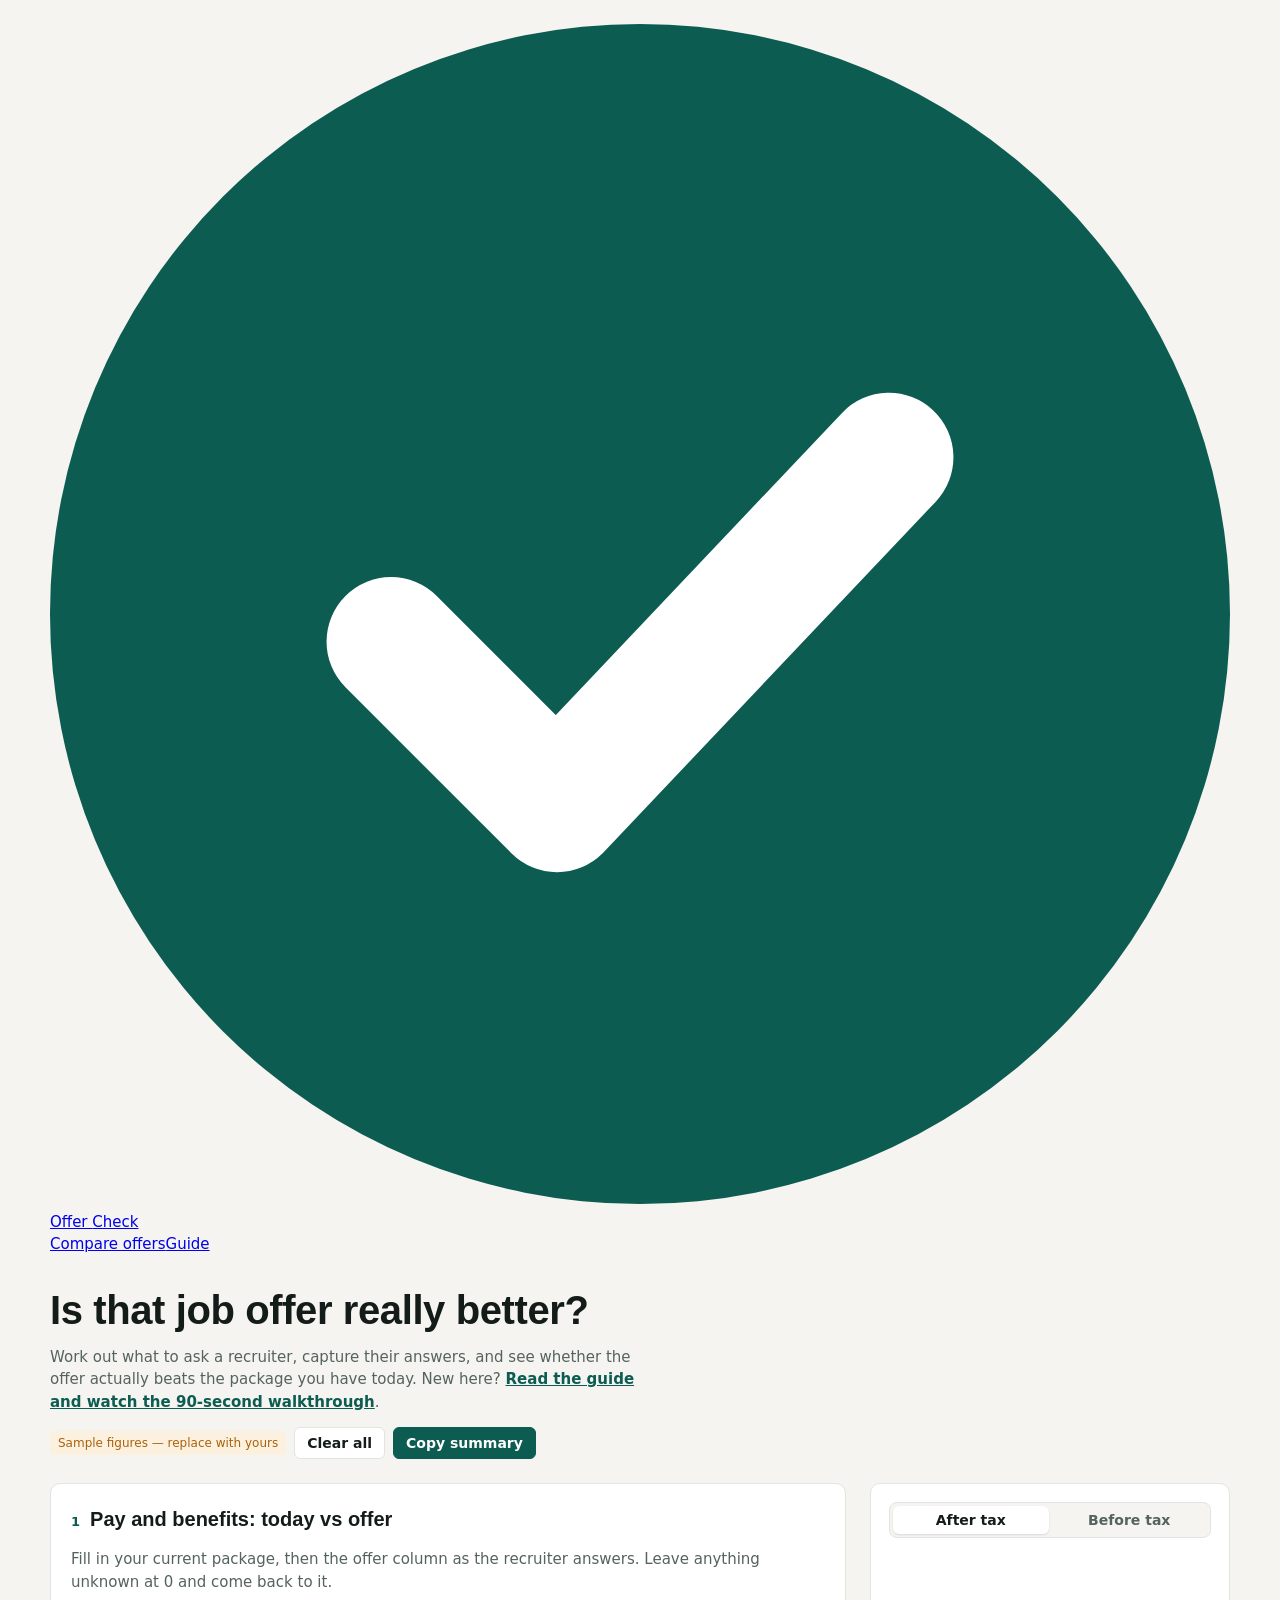
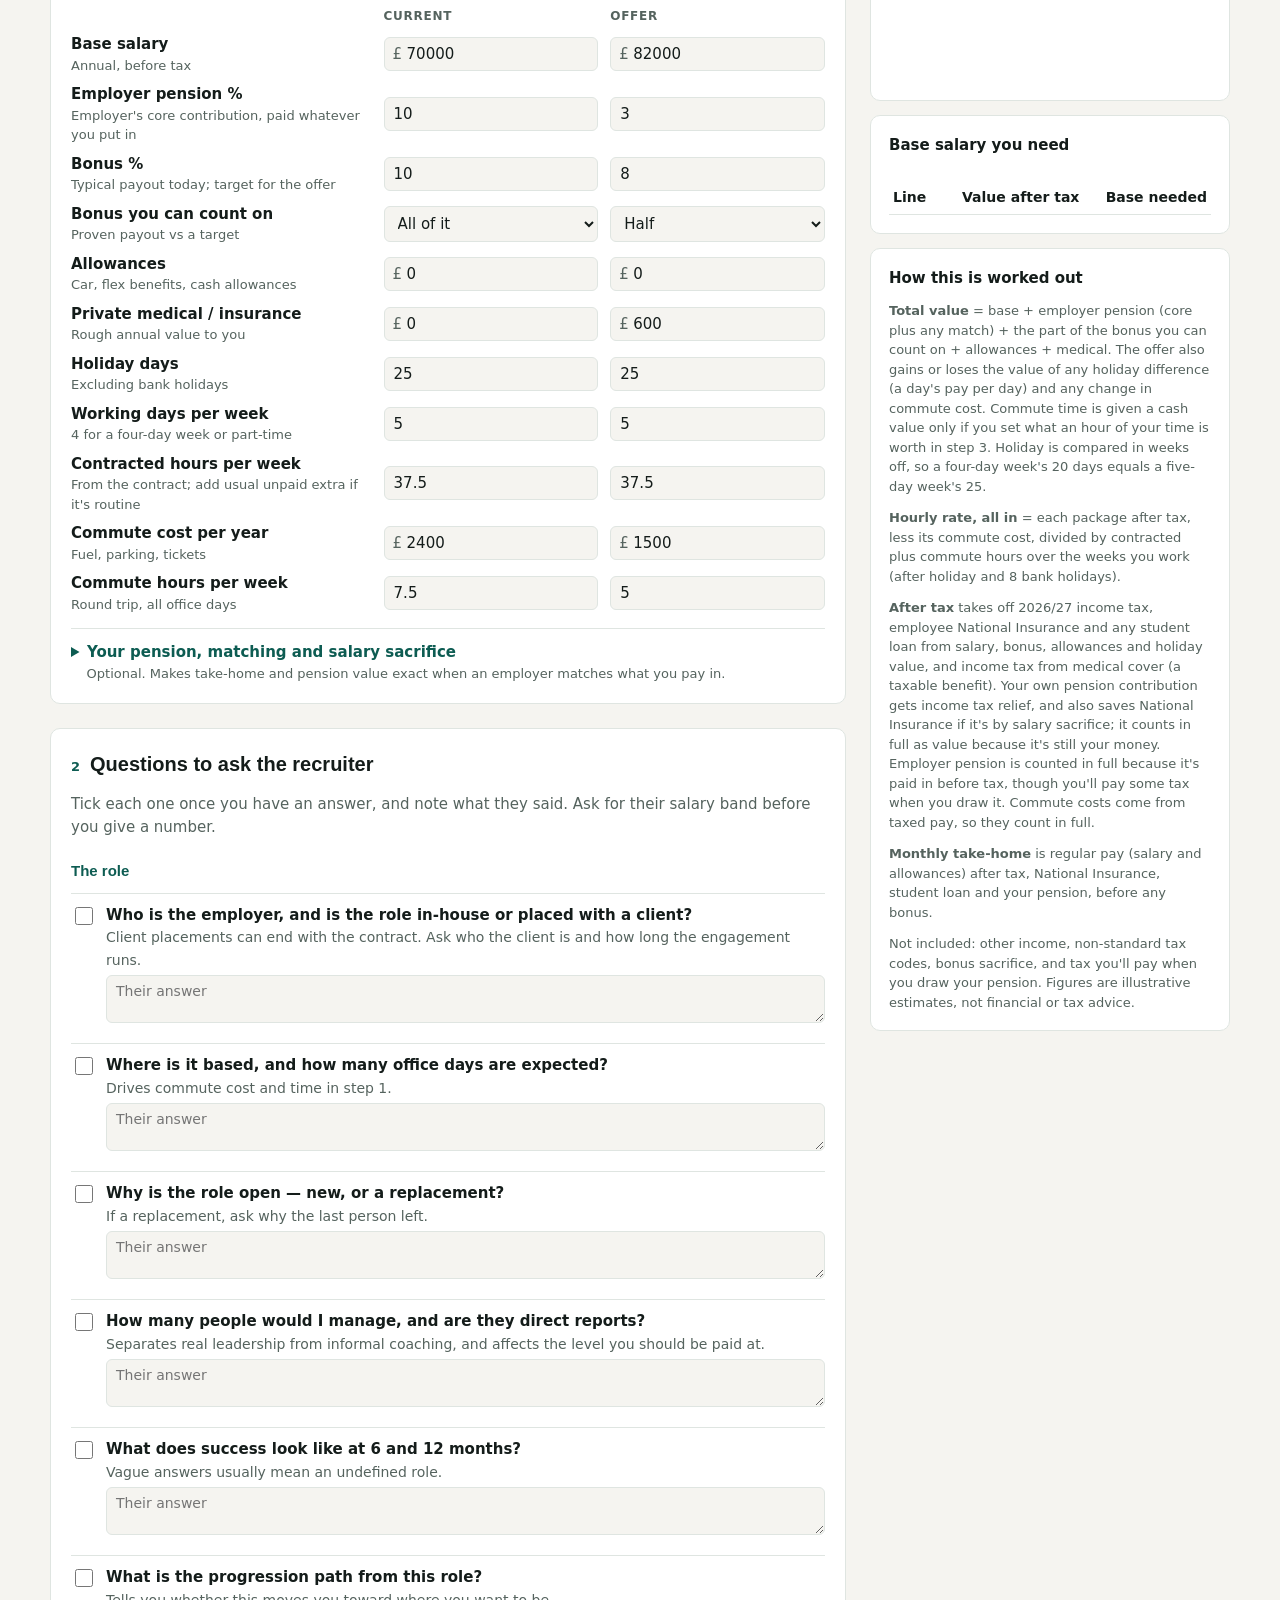
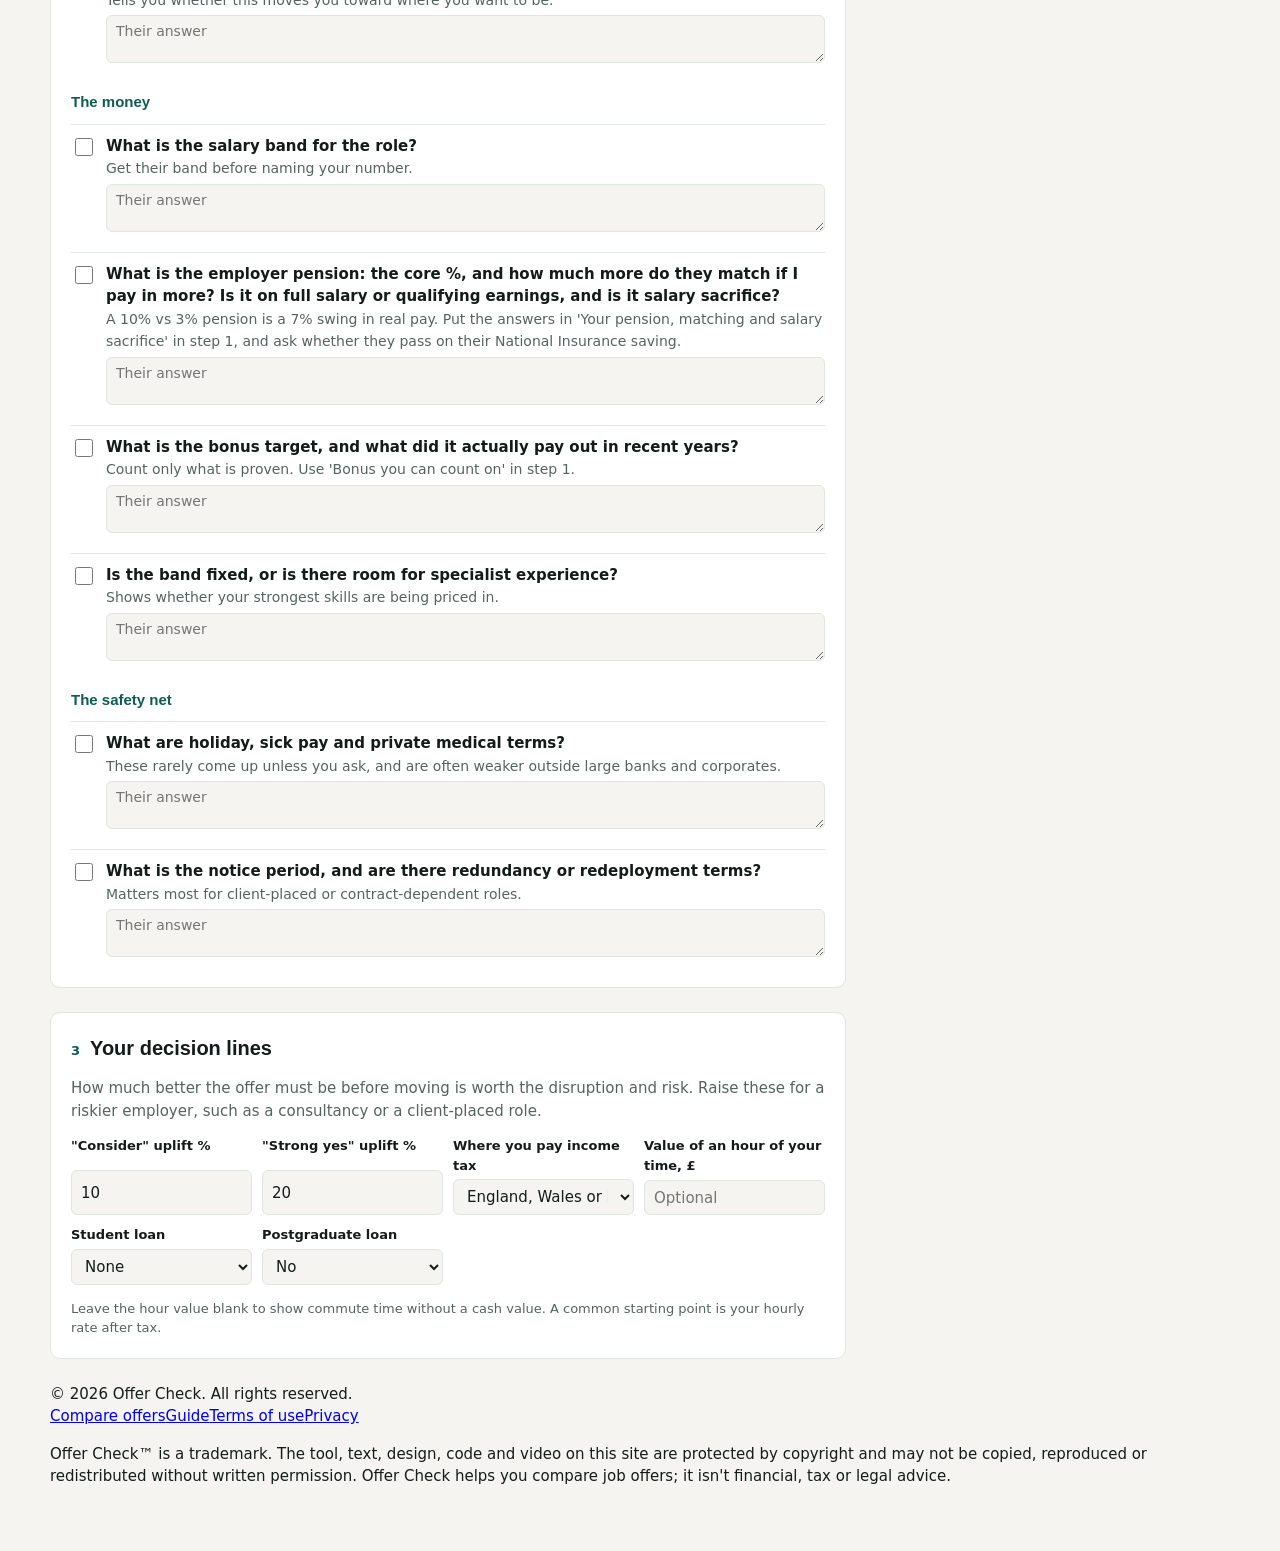
==== commit 56d7719f: "P1 time value: four-day weeks, hourly rate, commute time in £ - OC-06: optional value of an hour of " ====
--- a/public/index.html
+++ b/public/index.html
@@ -162,6 +162,12 @@
     <label for="cHol">Holiday days<small>Excluding bank holidays</small></label>
     <input type="number" id="cHol" min="0" step="1"><input type="number" id="oHol" min="0" step="1">
 
+    <label for="cDays">Working days per week<small>4 for a four-day week or part-time</small></label>
+    <input type="number" id="cDays" min="1" max="7" step="0.5"><input type="number" id="oDays" min="1" max="7" step="0.5">
+
+    <label for="cCHrs">Contracted hours per week<small>From the contract; add usual unpaid extra if it's routine</small></label>
+    <input type="number" id="cCHrs" min="0" step="0.5"><input type="number" id="oCHrs" min="0" step="0.5">
+
     <label for="cCom">Commute cost per year<small>Fuel, parking, tickets</small></label>
     <div class="money"><span>£</span><input type="number" id="cCom" min="0" step="100"></div>
     <div class="money"><span>£</span><input type="number" id="oCom" min="0" step="100"></div>
@@ -208,11 +214,13 @@
     <label for="tCon">"Consider" uplift %<input type="number" id="tCon" min="0" step="1"></label>
     <label for="tStr">"Strong yes" uplift %<input type="number" id="tStr" min="0" step="1"></label>
     <label for="tReg">Where you pay income tax<select id="tReg"><option value="ruk">England, Wales or NI</option><option value="sco">Scotland</option></select></label>
+    <label for="tTime">Value of an hour of your time, £<input type="number" id="tTime" min="0" step="1" placeholder="Optional"></label>
     <label for="tLoan">Student loan<select id="tLoan"><option value="none">None</option><option value="p1">Plan 1</option><option value="p2">Plan 2</option><option value="p4">Plan 4 (Scotland)</option><option value="p5">Plan 5</option></select></label>
     <label for="tPg">Postgraduate loan<select id="tPg"><option value="no">No</option><option value="yes">Yes</option></select></label>
     <label for="tKids" id="kidsWrap" hidden>Children you get Child Benefit for<select id="tKids"><option value="0">None</option><option value="1">1</option><option value="2">2</option><option value="3">3</option><option value="4">4</option><option value="5">5</option></select></label>
     <label for="tCare" id="careWrap" hidden>Use Tax-Free Childcare or funded hours?<select id="tCare"><option value="no">No</option><option value="yes">Yes</option></select></label>
   </div>
+  <p class="note" id="timeNote">Leave the hour value blank to show commute time without a cash value. A common starting point is your hourly rate after tax.</p>
   <p class="note" id="circNote" hidden>Asked because your pay crosses £60,000 or £100,000, where Child Benefit and childcare support start to fall away.</p>
 </section>
 </main>
@@ -237,7 +245,8 @@
   </div>
   <div class="panel">
     <strong>How this is worked out</strong>
-    <p class="note"><b>Total value</b> = base + employer pension (core plus any match) + the part of the bonus you can count on + allowances + medical. The offer also gains or loses the value of any holiday difference (a day's pay per day) and any change in commute cost. Commute time is shown but not given a cash value.</p>
+    <p class="note"><b>Total value</b> = base + employer pension (core plus any match) + the part of the bonus you can count on + allowances + medical. The offer also gains or loses the value of any holiday difference (a day's pay per day) and any change in commute cost. Commute time is given a cash value only if you set what an hour of your time is worth in step 3. Holiday is compared in weeks off, so a four-day week's 20 days equals a five-day week's 25.</p>
+    <p class="note"><b>Hourly rate, all in</b> = each package after tax, less its commute cost, divided by contracted plus commute hours over the weeks you work (after holiday and 8 bank holidays).</p>
     <p class="note"><b>After tax</b> takes off 2026/27 income tax, employee National Insurance and any student loan from salary, bonus, allowances and holiday value, and income tax from medical cover (a taxable benefit). Your own pension contribution gets income tax relief, and also saves National Insurance if it's by salary sacrifice; it counts in full as value because it's still your money. Employer pension is counted in full because it's paid in before tax, though you'll pay some tax when you draw it. Commute costs come from taxed pay, so they count in full.</p>
     <p class="note"><b>Monthly take-home</b> is regular pay (salary and allowances) after tax, National Insurance, student loan and your pension, before any bonus.</p>
     <p class="note">Not included: other income, non-standard tax codes, bonus sacrifice, and tax you'll pay when you draw your pension. Figures are illustrative estimates, not financial or tax advice.</p>
@@ -253,7 +262,7 @@
 </footer>
 </div>
 
-<script src="/assets/calc.js?v=1"></script>
+<script src="/assets/calc.js?v=2"></script>
 <script>
 const QUESTIONS=[
  ["The role",[
@@ -273,12 +282,13 @@
   ["What is the notice period, and are there redundancy or redeployment terms?","Matters most for client-placed or contract-dependent roles."]]]
 ];
 /* Defaults for fields added after launch, so saved figures from earlier visits keep giving the same result. */
-const DEF={cEe:"",oEe:"",cMatch:"",oMatch:"",cBasis:"full",oBasis:"full",cSac:"no",oSac:"no",cPass:"no",oPass:"no",tLoan:"none",tPg:"no",tKids:"0",tCare:"no"};
+const DEF={cEe:"",oEe:"",cMatch:"",oMatch:"",cBasis:"full",oBasis:"full",cSac:"no",oSac:"no",cPass:"no",oPass:"no",tLoan:"none",tPg:"no",tKids:"0",tCare:"no",
+  cDays:5,oDays:5,cCHrs:37.5,oCHrs:37.5,tTime:""};
 const SAMPLE={cBase:70000,oBase:82000,cPen:10,oPen:3,cBon:10,oBon:8,cRel:"1",oRel:"0.5",cAllow:0,oAllow:0,cMed:0,oMed:600,cHol:25,oHol:25,cCom:2400,oCom:1500,cHrs:7.5,oHrs:5,
-  cEe:5,oEe:5,cMatch:0,oMatch:3,cBasis:"full",oBasis:"full",cSac:"yes",oSac:"no",cPass:"no",oPass:"no",
-  tCon:10,tStr:20,tReg:"ruk",tLoan:"none",tPg:"no",tKids:"0",tCare:"no",view:"net",qa:{},qn:{}};
-const ids=["cBase","oBase","cPen","oPen","cBon","oBon","cRel","oRel","cAllow","oAllow","cMed","oMed","cHol","oHol","cCom","oCom","cHrs","oHrs",
-  "cEe","oEe","cMatch","oMatch","cBasis","oBasis","cSac","oSac","cPass","oPass","tCon","tStr","tReg","tLoan","tPg","tKids","tCare"];
+  cEe:5,oEe:5,cMatch:0,oMatch:3,cBasis:"full",oBasis:"full",cSac:"yes",oSac:"no",cPass:"no",oPass:"no",cDays:5,oDays:5,cCHrs:37.5,oCHrs:37.5,
+  tCon:10,tStr:20,tReg:"ruk",tLoan:"none",tPg:"no",tKids:"0",tCare:"no",tTime:"",view:"net",qa:{},qn:{}};
+const ids=["cBase","oBase","cPen","oPen","cBon","oBon","cRel","oRel","cAllow","oAllow","cMed","oMed","cHol","oHol","cDays","oDays","cCHrs","oCHrs","cCom","oCom","cHrs","oHrs",
+  "cEe","oEe","cMatch","oMatch","cBasis","oBasis","cSac","oSac","cPass","oPass","tCon","tStr","tReg","tTime","tLoan","tPg","tKids","tCare"];
 const KEY="offer-check-v1";
 let st;
 try{st=JSON.parse(localStorage.getItem(KEY))}catch(e){}
@@ -320,8 +330,15 @@
 function params(p,base){
   return {base,empPct:n(p+"Pen"),matchCap:n(p+"Match"),eePct:n(p+"Ee"),basis:st[p+"Basis"],sac:st[p+"Sac"]==="yes",passNI:st[p+"Pass"]==="yes",
     bonPct:n(p+"Bon"),rel:parseFloat(st[p+"Rel"]),allow:n(p+"Allow"),med:n(p+"Med"),
-    extraCash:p==="o"?(n("oHol")-n("cHol"))/260*base:0,commute:p==="o"?n("cCom")-n("oCom"):0};
+    extraCash:p==="o"?OC.holidayValue(base,n("cHol"),n("cDays"),n("oHol"),n("oDays")):0,
+    commute:p==="o"?n("cCom")-n("oCom")+OC.timeValue(n("cHrs"),n("oHrs"),n("tTime")):0};
 }
+/* Effective hourly rate for one side: its own package after tax, less its own commute cost, over every hour it takes. */
+function hourlyRate(p,base){
+  const v=OC.side(Object.assign(params(p,base),{extraCash:0,commute:0}),opts(true)).net;
+  return OC.hourly({value:v,commuteCost:n(p+"Com"),contracted:n(p+"CHrs"),commuteHrs:n(p+"Hrs"),hol:n(p+"Hol"),d:n(p+"Days")});
+}
+const gbp2=v=>"£"+v.toLocaleString("en-GB",{minimumFractionDigits:2,maximumFractionDigits:2});
 /* One side's value. p = "c" (current) or "o" (offer). */
 const value=(p,base,net)=>OC.side(params(p,base),opts(net));
 const monthly=(p,base)=>OC.monthly(params(p,base),opts(true));
@@ -358,9 +375,17 @@
   else if(cb){mEl.innerHTML=`<b></b>`;mEl.children[0].textContent=`Take-home today: ${gbp(mC)} a month`}
 
   const lab=net?"value after tax":"total value";
-  const hrsSaved=(n("cHrs")-n("oHrs"))*46;
+  const hrsSaved=(n("cHrs")-n("oHrs"))*R.COMMUTE_WEEKS;
+  const tv=OC.timeValue(n("cHrs"),n("oHrs"),n("tTime"));
+  const hC=cb?hourlyRate("c",cb):NaN,hO=ob?hourlyRate("o",ob):NaN;
+  const fteRow=n("cDays")&&n("cDays")!==5||n("oDays")&&n("oDays")!==5;
+  const pair=(a,b,f)=>isFinite(a)?(isFinite(b)?`${f(a)} → ${f(b)}`:f(a)):"—";
   document.getElementById("totals").innerHTML=
-   `<span>Today's ${lab}</span><b>${gbp(cur)}</b><span>Offer ${lab}</span><b>${ob?gbp(off):"—"}</b><span>Difference</span><b>${ob?(diff>=0?"+":"−")+gbp(Math.abs(diff)):"—"}</b><span>Commute time saved</span><b>${hrsSaved>=0?"":"−"}${Math.abs(Math.round(hrsSaved))} hrs/yr</b>`;
+   `<span>Today's ${lab}</span><b>${gbp(cur)}</b><span>Offer ${lab}</span><b>${ob?gbp(off):"—"}</b><span>Difference</span><b>${ob?(diff>=0?"+":"−")+gbp(Math.abs(diff)):"—"}</b>`+
+   `<span>Commute time saved${n("tTime")?` (${tv>=0?"+":"−"}${gbp(Math.abs(tv))} counted)`:""}</span><b>${hrsSaved>=0?"":"−"}${Math.abs(Math.round(hrsSaved))} hrs/yr</b>`+
+   `<span>Hourly rate, all in</span><b>${pair(hC,hO,gbp2)}</b>`+
+   (fteRow?`<span>Full-time equivalent salary</span><b>${pair(cb?OC.fte(cb,n("cDays")):NaN,ob?OC.fte(ob,n("oDays")):NaN,gbp)}</b>`:"");
+  document.getElementById("tTime").placeholder=isFinite(hC)&&hC>0?`Optional, e.g. ${gbp(hC)}`:"Optional";
 
   const loanTxt=st.tLoan!=="none"||st.tPg==="yes"?", student loan":"";
   document.getElementById("basis").textContent=net
@@ -408,7 +433,7 @@
   tb.innerHTML=need.map(([l,t,b])=>`<tr><td>${l}</td><td>${gbp(t)}</td><td>${isFinite(b)?gbp(b):"—"}</td></tr>`).join("");
   const erTxt=+O.erPct.toFixed(2);
   document.getElementById("needNote").textContent=`At the offer's ${erTxt}% employer pension and ${n("oBon")}% bonus (counting ${st.oRel==="1"?"all":st.oRel==="0.5"?"half":"none"} of it)${net?", after tax":""}. Change those in step 1 to test other answers.`;
-  last={cur,off,con,str,diff,pct,verdict:v[0],ob,cb,hrsSaved,need,net,reg:reg(),mC,mO,mD};
+  last={cur,off,con,str,diff,pct,verdict:v[0],ob,cb,hrsSaved,need,net,reg:reg(),mC,mO,mD,hC,hO,tv};
   if(!sentCompare&&cb&&ob&&document.getElementById("sampleTag").hidden){sentCompare=true;window.ocTrack&&ocTrack("compare")}
 }
 document.getElementById("vNet").addEventListener("click",()=>{st.view="net";save();calc()});
@@ -416,7 +441,7 @@
 
 document.getElementById("clearBtn").addEventListener("click",()=>{
   /* Keep personal circumstances (tax region, loans, children); reset everything about the two packages. */
-  const keep=["tReg","tLoan","tPg","tKids","tCare"];
+  const keep=["tReg","tLoan","tPg","tKids","tCare","tTime"];
   ids.forEach(i=>{if(keep.includes(i))return;st[i]=(i==="cRel"||i==="oRel")?"1":i==="tCon"?10:i==="tStr"?20:i in DEF?DEF[i]:""});
   st.qa={};st.qn={};
   ids.forEach(i=>document.getElementById(i).value=st[i]);
@@ -432,6 +457,8 @@
   let t=`Offer check\nBasis: ${L.net?"after "+R.year+" income tax ("+R.TAX[L.reg].label+")"+loan:"before tax"}. Illustrative estimate, not financial advice.\nVerdict: ${L.verdict}\nToday's ${lab}: ${gbp(L.cur)}\nOffer ${lab}: ${L.ob?gbp(L.off):"not yet known"}\n`;
   if(L.ob)t+=`Difference: ${L.diff>=0?"+":"-"}${gbp(Math.abs(L.diff))} (${L.pct.toFixed(1)}%)\n`;
   if(L.cb)t+=`Monthly take-home (regular pay, before bonus): ${gbp(L.mC)} today${L.ob?`, ${gbp(L.mO)} with the offer (${L.mD>=0?"+":"-"}${gbp(Math.abs(L.mD))})`:""}\n`;
+  if(isFinite(L.hC))t+=`Hourly rate, all in (after tax, incl. commute time): ${gbp2(L.hC)} today${isFinite(L.hO)?`, ${gbp2(L.hO)} with the offer`:""}\n`;
+  if(n("tTime"))t+=`Commute time valued at ${gbp(n("tTime"))}/hr: ${L.tv>=0?"+":"-"}${gbp(Math.abs(L.tv))} a year for the offer\n`;
   ["taperNote","careNote","cbNote","sacNote"].forEach(id=>{const el=document.getElementById(id);if(!el.hidden)t+=`Note: ${el.textContent}\n`});
   t+=`Base needed: ${L.need.map(([l,,b])=>l.toLowerCase()+" "+(isFinite(b)?gbp(b):"n/a")).join(", ")}\n\nRecruiter answers:\n`;
   let i=0;QUESTIONS.forEach(([g,list])=>list.forEach(([q])=>{const id="q"+(i++);t+=`${st.qa[id]?"[x]":"[ ]"} ${q}${st.qn[id]?"\n    "+st.qn[id]:""}\n`}));
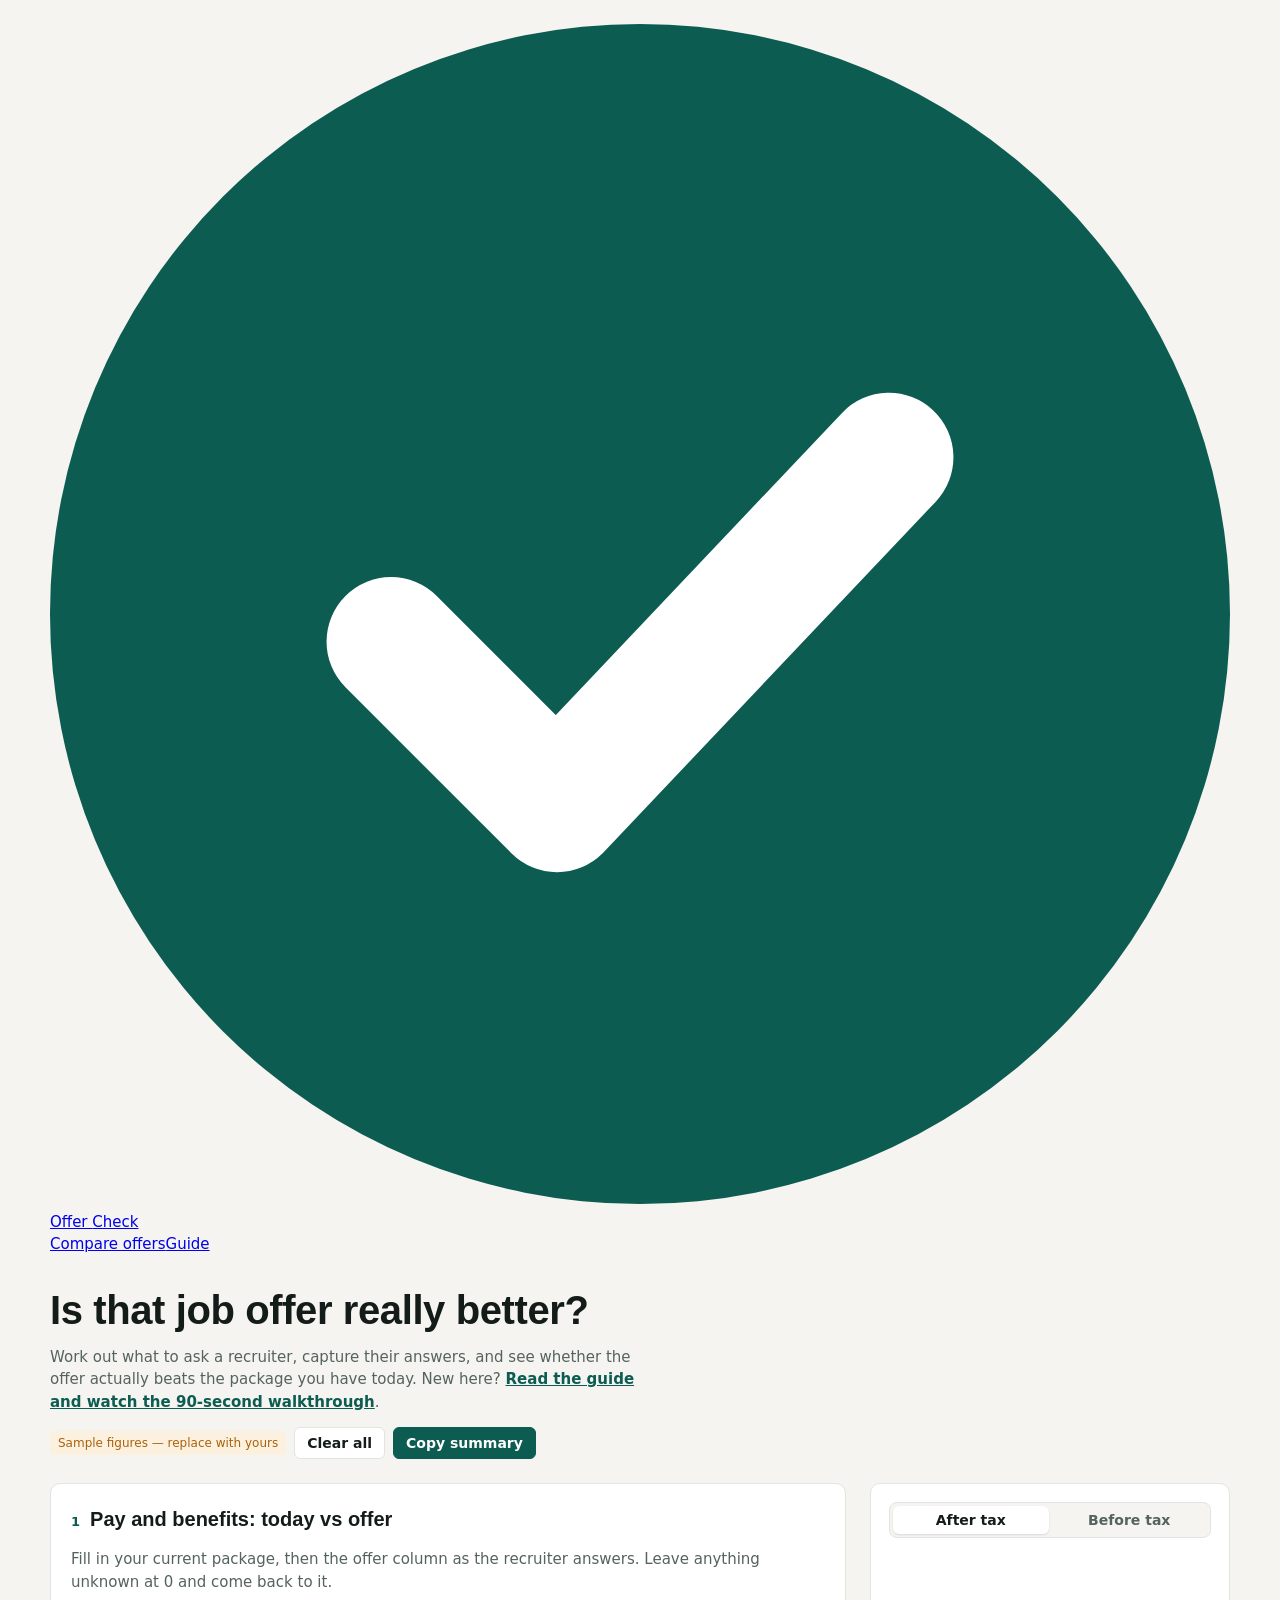
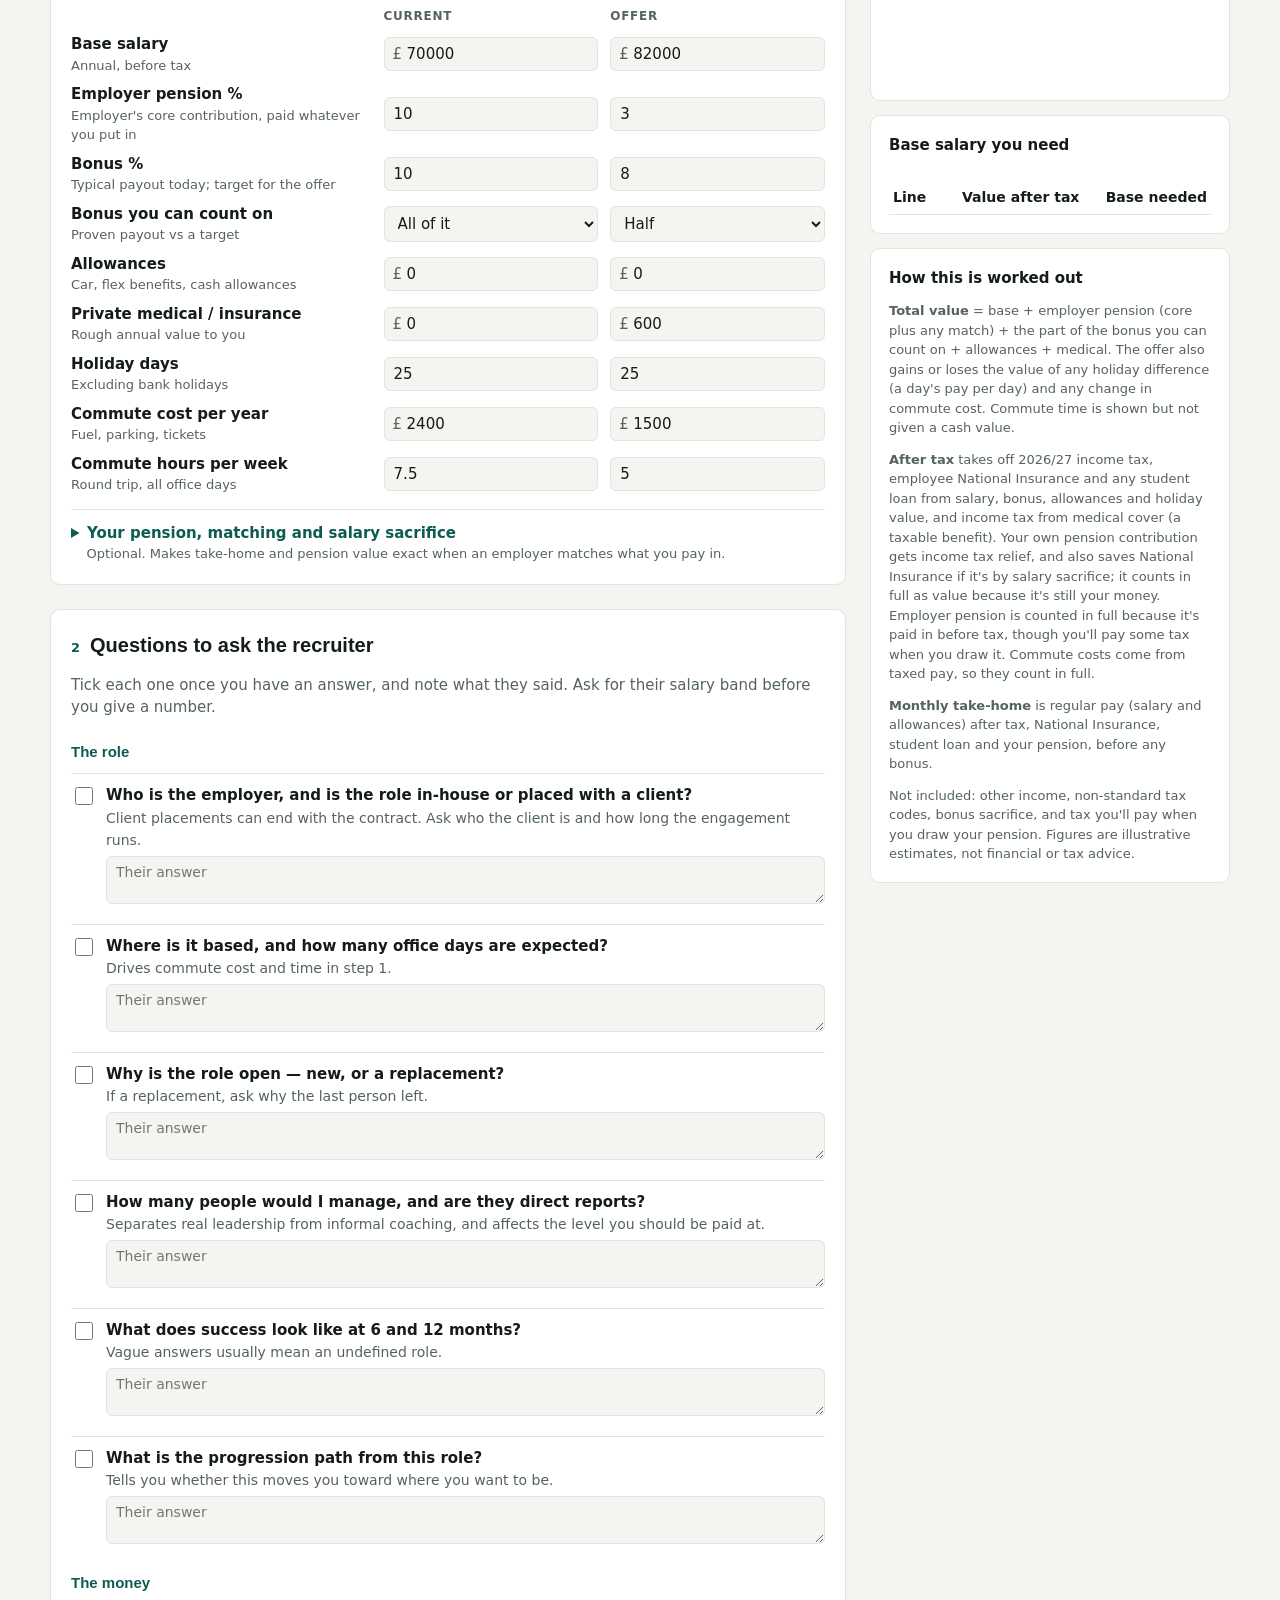
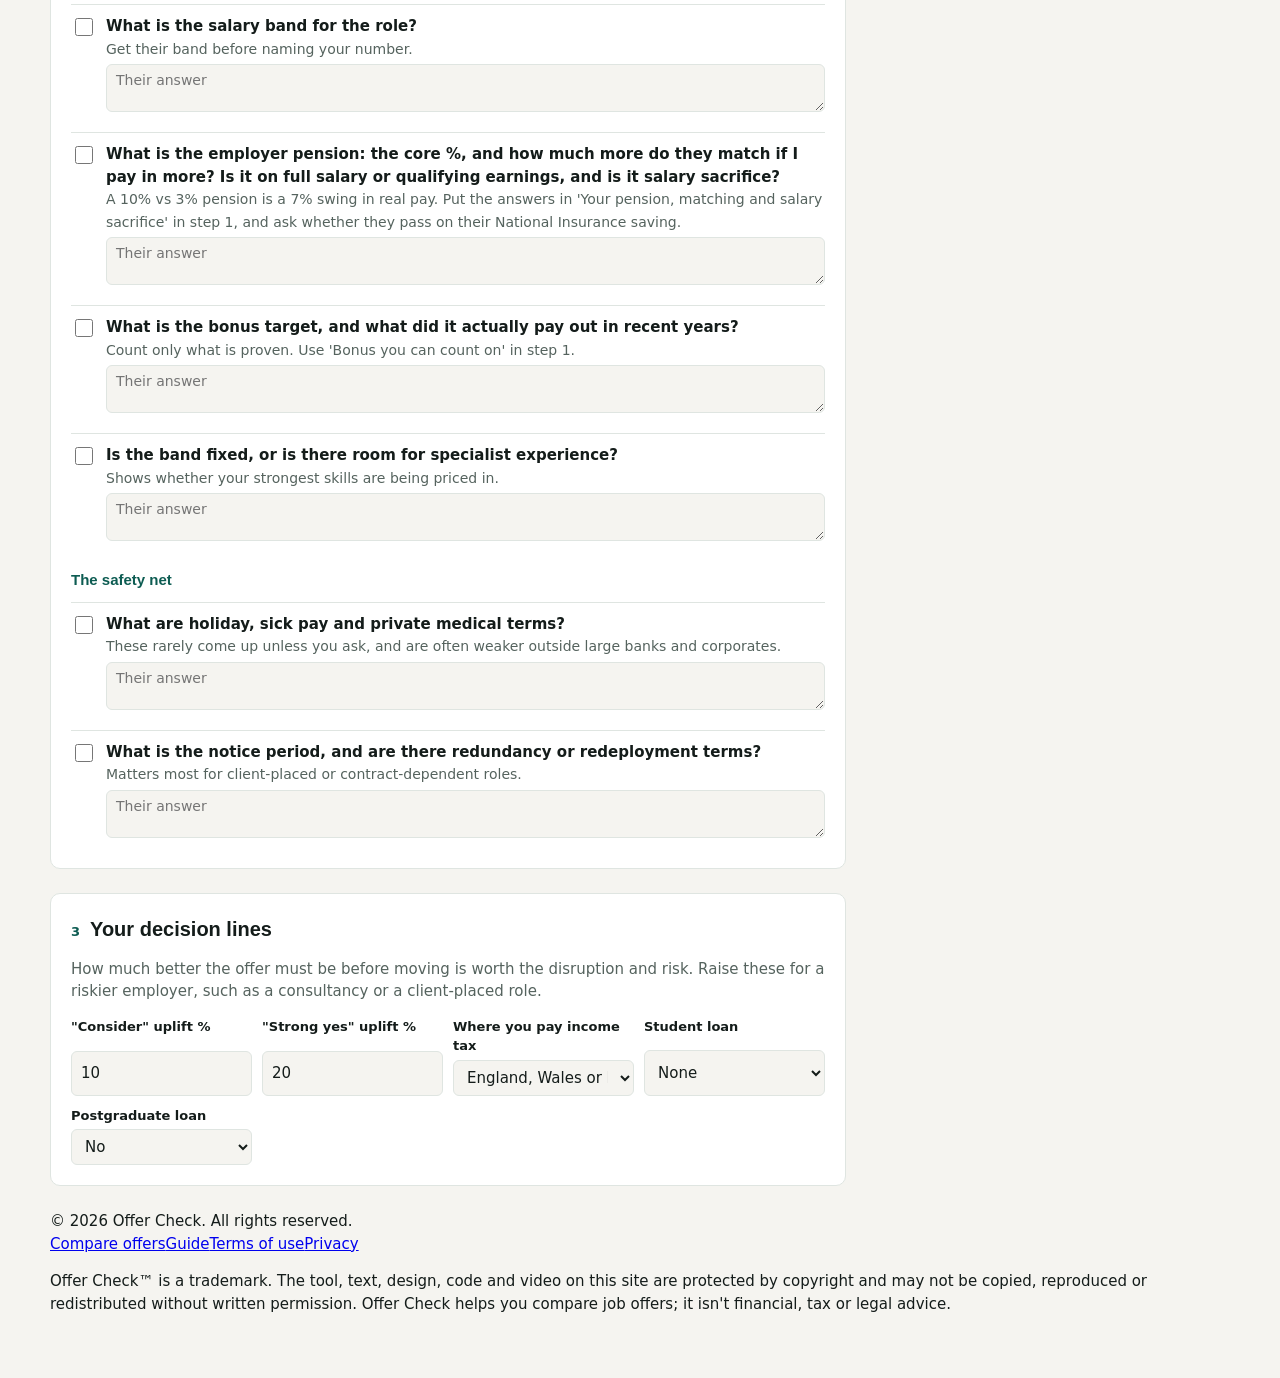
==== commit 7a048ce6: "Merge PR #1: P0 tax accuracy P0: pension matching, salary sacrifice, student loans, monthly take-hom" ====
--- a/public/index.html
+++ b/public/index.html
@@ -162,12 +162,6 @@
     <label for="cHol">Holiday days<small>Excluding bank holidays</small></label>
     <input type="number" id="cHol" min="0" step="1"><input type="number" id="oHol" min="0" step="1">
 
-    <label for="cDays">Working days per week<small>4 for a four-day week or part-time</small></label>
-    <input type="number" id="cDays" min="1" max="7" step="0.5"><input type="number" id="oDays" min="1" max="7" step="0.5">
-
-    <label for="cCHrs">Contracted hours per week<small>From the contract; add usual unpaid extra if it's routine</small></label>
-    <input type="number" id="cCHrs" min="0" step="0.5"><input type="number" id="oCHrs" min="0" step="0.5">
-
     <label for="cCom">Commute cost per year<small>Fuel, parking, tickets</small></label>
     <div class="money"><span>£</span><input type="number" id="cCom" min="0" step="100"></div>
     <div class="money"><span>£</span><input type="number" id="oCom" min="0" step="100"></div>
@@ -214,13 +208,11 @@
     <label for="tCon">"Consider" uplift %<input type="number" id="tCon" min="0" step="1"></label>
     <label for="tStr">"Strong yes" uplift %<input type="number" id="tStr" min="0" step="1"></label>
     <label for="tReg">Where you pay income tax<select id="tReg"><option value="ruk">England, Wales or NI</option><option value="sco">Scotland</option></select></label>
-    <label for="tTime">Value of an hour of your time, £<input type="number" id="tTime" min="0" step="1" placeholder="Optional"></label>
     <label for="tLoan">Student loan<select id="tLoan"><option value="none">None</option><option value="p1">Plan 1</option><option value="p2">Plan 2</option><option value="p4">Plan 4 (Scotland)</option><option value="p5">Plan 5</option></select></label>
     <label for="tPg">Postgraduate loan<select id="tPg"><option value="no">No</option><option value="yes">Yes</option></select></label>
     <label for="tKids" id="kidsWrap" hidden>Children you get Child Benefit for<select id="tKids"><option value="0">None</option><option value="1">1</option><option value="2">2</option><option value="3">3</option><option value="4">4</option><option value="5">5</option></select></label>
     <label for="tCare" id="careWrap" hidden>Use Tax-Free Childcare or funded hours?<select id="tCare"><option value="no">No</option><option value="yes">Yes</option></select></label>
   </div>
-  <p class="note" id="timeNote">Leave the hour value blank to show commute time without a cash value. A common starting point is your hourly rate after tax.</p>
   <p class="note" id="circNote" hidden>Asked because your pay crosses £60,000 or £100,000, where Child Benefit and childcare support start to fall away.</p>
 </section>
 </main>
@@ -245,8 +237,7 @@
   </div>
   <div class="panel">
     <strong>How this is worked out</strong>
-    <p class="note"><b>Total value</b> = base + employer pension (core plus any match) + the part of the bonus you can count on + allowances + medical. The offer also gains or loses the value of any holiday difference (a day's pay per day) and any change in commute cost. Commute time is given a cash value only if you set what an hour of your time is worth in step 3. Holiday is compared in weeks off, so a four-day week's 20 days equals a five-day week's 25.</p>
-    <p class="note"><b>Hourly rate, all in</b> = each package after tax, less its commute cost, divided by contracted plus commute hours over the weeks you work (after holiday and 8 bank holidays).</p>
+    <p class="note"><b>Total value</b> = base + employer pension (core plus any match) + the part of the bonus you can count on + allowances + medical. The offer also gains or loses the value of any holiday difference (a day's pay per day) and any change in commute cost. Commute time is shown but not given a cash value.</p>
     <p class="note"><b>After tax</b> takes off 2026/27 income tax, employee National Insurance and any student loan from salary, bonus, allowances and holiday value, and income tax from medical cover (a taxable benefit). Your own pension contribution gets income tax relief, and also saves National Insurance if it's by salary sacrifice; it counts in full as value because it's still your money. Employer pension is counted in full because it's paid in before tax, though you'll pay some tax when you draw it. Commute costs come from taxed pay, so they count in full.</p>
     <p class="note"><b>Monthly take-home</b> is regular pay (salary and allowances) after tax, National Insurance, student loan and your pension, before any bonus.</p>
     <p class="note">Not included: other income, non-standard tax codes, bonus sacrifice, and tax you'll pay when you draw your pension. Figures are illustrative estimates, not financial or tax advice.</p>
@@ -262,7 +253,7 @@
 </footer>
 </div>
 
-<script src="/assets/calc.js?v=2"></script>
+<script src="/assets/calc.js?v=1"></script>
 <script>
 const QUESTIONS=[
  ["The role",[
@@ -282,13 +273,12 @@
   ["What is the notice period, and are there redundancy or redeployment terms?","Matters most for client-placed or contract-dependent roles."]]]
 ];
 /* Defaults for fields added after launch, so saved figures from earlier visits keep giving the same result. */
-const DEF={cEe:"",oEe:"",cMatch:"",oMatch:"",cBasis:"full",oBasis:"full",cSac:"no",oSac:"no",cPass:"no",oPass:"no",tLoan:"none",tPg:"no",tKids:"0",tCare:"no",
-  cDays:5,oDays:5,cCHrs:37.5,oCHrs:37.5,tTime:""};
+const DEF={cEe:"",oEe:"",cMatch:"",oMatch:"",cBasis:"full",oBasis:"full",cSac:"no",oSac:"no",cPass:"no",oPass:"no",tLoan:"none",tPg:"no",tKids:"0",tCare:"no"};
 const SAMPLE={cBase:70000,oBase:82000,cPen:10,oPen:3,cBon:10,oBon:8,cRel:"1",oRel:"0.5",cAllow:0,oAllow:0,cMed:0,oMed:600,cHol:25,oHol:25,cCom:2400,oCom:1500,cHrs:7.5,oHrs:5,
-  cEe:5,oEe:5,cMatch:0,oMatch:3,cBasis:"full",oBasis:"full",cSac:"yes",oSac:"no",cPass:"no",oPass:"no",cDays:5,oDays:5,cCHrs:37.5,oCHrs:37.5,
-  tCon:10,tStr:20,tReg:"ruk",tLoan:"none",tPg:"no",tKids:"0",tCare:"no",tTime:"",view:"net",qa:{},qn:{}};
-const ids=["cBase","oBase","cPen","oPen","cBon","oBon","cRel","oRel","cAllow","oAllow","cMed","oMed","cHol","oHol","cDays","oDays","cCHrs","oCHrs","cCom","oCom","cHrs","oHrs",
-  "cEe","oEe","cMatch","oMatch","cBasis","oBasis","cSac","oSac","cPass","oPass","tCon","tStr","tReg","tTime","tLoan","tPg","tKids","tCare"];
+  cEe:5,oEe:5,cMatch:0,oMatch:3,cBasis:"full",oBasis:"full",cSac:"yes",oSac:"no",cPass:"no",oPass:"no",
+  tCon:10,tStr:20,tReg:"ruk",tLoan:"none",tPg:"no",tKids:"0",tCare:"no",view:"net",qa:{},qn:{}};
+const ids=["cBase","oBase","cPen","oPen","cBon","oBon","cRel","oRel","cAllow","oAllow","cMed","oMed","cHol","oHol","cCom","oCom","cHrs","oHrs",
+  "cEe","oEe","cMatch","oMatch","cBasis","oBasis","cSac","oSac","cPass","oPass","tCon","tStr","tReg","tLoan","tPg","tKids","tCare"];
 const KEY="offer-check-v1";
 let st;
 try{st=JSON.parse(localStorage.getItem(KEY))}catch(e){}
@@ -330,15 +320,8 @@
 function params(p,base){
   return {base,empPct:n(p+"Pen"),matchCap:n(p+"Match"),eePct:n(p+"Ee"),basis:st[p+"Basis"],sac:st[p+"Sac"]==="yes",passNI:st[p+"Pass"]==="yes",
     bonPct:n(p+"Bon"),rel:parseFloat(st[p+"Rel"]),allow:n(p+"Allow"),med:n(p+"Med"),
-    extraCash:p==="o"?OC.holidayValue(base,n("cHol"),n("cDays"),n("oHol"),n("oDays")):0,
-    commute:p==="o"?n("cCom")-n("oCom")+OC.timeValue(n("cHrs"),n("oHrs"),n("tTime")):0};
+    extraCash:p==="o"?(n("oHol")-n("cHol"))/260*base:0,commute:p==="o"?n("cCom")-n("oCom"):0};
 }
-/* Effective hourly rate for one side: its own package after tax, less its own commute cost, over every hour it takes. */
-function hourlyRate(p,base){
-  const v=OC.side(Object.assign(params(p,base),{extraCash:0,commute:0}),opts(true)).net;
-  return OC.hourly({value:v,commuteCost:n(p+"Com"),contracted:n(p+"CHrs"),commuteHrs:n(p+"Hrs"),hol:n(p+"Hol"),d:n(p+"Days")});
-}
-const gbp2=v=>"£"+v.toLocaleString("en-GB",{minimumFractionDigits:2,maximumFractionDigits:2});
 /* One side's value. p = "c" (current) or "o" (offer). */
 const value=(p,base,net)=>OC.side(params(p,base),opts(net));
 const monthly=(p,base)=>OC.monthly(params(p,base),opts(true));
@@ -375,17 +358,9 @@
   else if(cb){mEl.innerHTML=`<b></b>`;mEl.children[0].textContent=`Take-home today: ${gbp(mC)} a month`}
 
   const lab=net?"value after tax":"total value";
-  const hrsSaved=(n("cHrs")-n("oHrs"))*R.COMMUTE_WEEKS;
-  const tv=OC.timeValue(n("cHrs"),n("oHrs"),n("tTime"));
-  const hC=cb?hourlyRate("c",cb):NaN,hO=ob?hourlyRate("o",ob):NaN;
-  const fteRow=n("cDays")&&n("cDays")!==5||n("oDays")&&n("oDays")!==5;
-  const pair=(a,b,f)=>isFinite(a)?(isFinite(b)?`${f(a)} → ${f(b)}`:f(a)):"—";
+  const hrsSaved=(n("cHrs")-n("oHrs"))*46;
   document.getElementById("totals").innerHTML=
-   `<span>Today's ${lab}</span><b>${gbp(cur)}</b><span>Offer ${lab}</span><b>${ob?gbp(off):"—"}</b><span>Difference</span><b>${ob?(diff>=0?"+":"−")+gbp(Math.abs(diff)):"—"}</b>`+
-   `<span>Commute time saved${n("tTime")?` (${tv>=0?"+":"−"}${gbp(Math.abs(tv))} counted)`:""}</span><b>${hrsSaved>=0?"":"−"}${Math.abs(Math.round(hrsSaved))} hrs/yr</b>`+
-   `<span>Hourly rate, all in</span><b>${pair(hC,hO,gbp2)}</b>`+
-   (fteRow?`<span>Full-time equivalent salary</span><b>${pair(cb?OC.fte(cb,n("cDays")):NaN,ob?OC.fte(ob,n("oDays")):NaN,gbp)}</b>`:"");
-  document.getElementById("tTime").placeholder=isFinite(hC)&&hC>0?`Optional, e.g. ${gbp(hC)}`:"Optional";
+   `<span>Today's ${lab}</span><b>${gbp(cur)}</b><span>Offer ${lab}</span><b>${ob?gbp(off):"—"}</b><span>Difference</span><b>${ob?(diff>=0?"+":"−")+gbp(Math.abs(diff)):"—"}</b><span>Commute time saved</span><b>${hrsSaved>=0?"":"−"}${Math.abs(Math.round(hrsSaved))} hrs/yr</b>`;
 
   const loanTxt=st.tLoan!=="none"||st.tPg==="yes"?", student loan":"";
   document.getElementById("basis").textContent=net
@@ -433,7 +408,7 @@
   tb.innerHTML=need.map(([l,t,b])=>`<tr><td>${l}</td><td>${gbp(t)}</td><td>${isFinite(b)?gbp(b):"—"}</td></tr>`).join("");
   const erTxt=+O.erPct.toFixed(2);
   document.getElementById("needNote").textContent=`At the offer's ${erTxt}% employer pension and ${n("oBon")}% bonus (counting ${st.oRel==="1"?"all":st.oRel==="0.5"?"half":"none"} of it)${net?", after tax":""}. Change those in step 1 to test other answers.`;
-  last={cur,off,con,str,diff,pct,verdict:v[0],ob,cb,hrsSaved,need,net,reg:reg(),mC,mO,mD,hC,hO,tv};
+  last={cur,off,con,str,diff,pct,verdict:v[0],ob,cb,hrsSaved,need,net,reg:reg(),mC,mO,mD};
   if(!sentCompare&&cb&&ob&&document.getElementById("sampleTag").hidden){sentCompare=true;window.ocTrack&&ocTrack("compare")}
 }
 document.getElementById("vNet").addEventListener("click",()=>{st.view="net";save();calc()});
@@ -441,7 +416,7 @@
 
 document.getElementById("clearBtn").addEventListener("click",()=>{
   /* Keep personal circumstances (tax region, loans, children); reset everything about the two packages. */
-  const keep=["tReg","tLoan","tPg","tKids","tCare","tTime"];
+  const keep=["tReg","tLoan","tPg","tKids","tCare"];
   ids.forEach(i=>{if(keep.includes(i))return;st[i]=(i==="cRel"||i==="oRel")?"1":i==="tCon"?10:i==="tStr"?20:i in DEF?DEF[i]:""});
   st.qa={};st.qn={};
   ids.forEach(i=>document.getElementById(i).value=st[i]);
@@ -457,8 +432,6 @@
   let t=`Offer check\nBasis: ${L.net?"after "+R.year+" income tax ("+R.TAX[L.reg].label+")"+loan:"before tax"}. Illustrative estimate, not financial advice.\nVerdict: ${L.verdict}\nToday's ${lab}: ${gbp(L.cur)}\nOffer ${lab}: ${L.ob?gbp(L.off):"not yet known"}\n`;
   if(L.ob)t+=`Difference: ${L.diff>=0?"+":"-"}${gbp(Math.abs(L.diff))} (${L.pct.toFixed(1)}%)\n`;
   if(L.cb)t+=`Monthly take-home (regular pay, before bonus): ${gbp(L.mC)} today${L.ob?`, ${gbp(L.mO)} with the offer (${L.mD>=0?"+":"-"}${gbp(Math.abs(L.mD))})`:""}\n`;
-  if(isFinite(L.hC))t+=`Hourly rate, all in (after tax, incl. commute time): ${gbp2(L.hC)} today${isFinite(L.hO)?`, ${gbp2(L.hO)} with the offer`:""}\n`;
-  if(n("tTime"))t+=`Commute time valued at ${gbp(n("tTime"))}/hr: ${L.tv>=0?"+":"-"}${gbp(Math.abs(L.tv))} a year for the offer\n`;
   ["taperNote","careNote","cbNote","sacNote"].forEach(id=>{const el=document.getElementById(id);if(!el.hidden)t+=`Note: ${el.textContent}\n`});
   t+=`Base needed: ${L.need.map(([l,,b])=>l.toLowerCase()+" "+(isFinite(b)?gbp(b):"n/a")).join(", ")}\n\nRecruiter answers:\n`;
   let i=0;QUESTIONS.forEach(([g,list])=>list.forEach(([q])=>{const id="q"+(i++);t+=`${st.qa[id]?"[x]":"[ ]"} ${q}${st.qn[id]?"\n    "+st.qn[id]:""}\n`}));
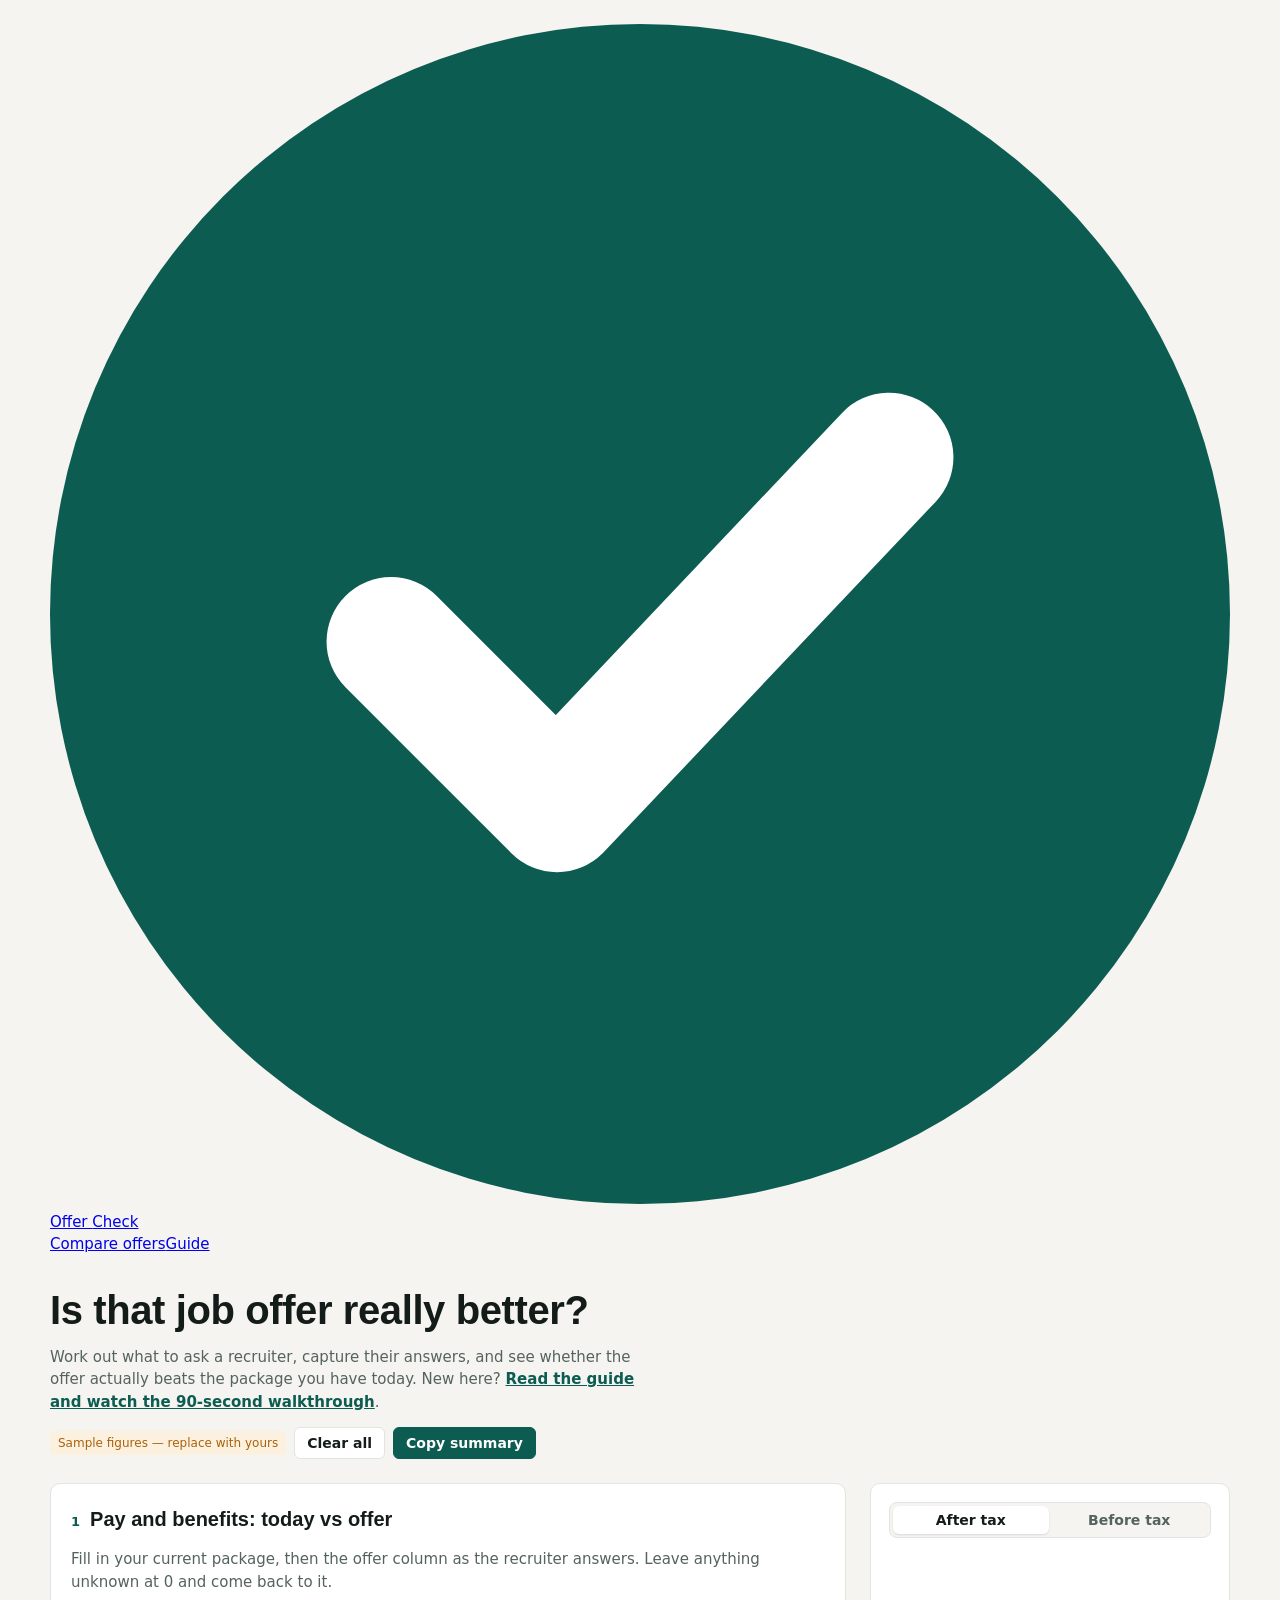
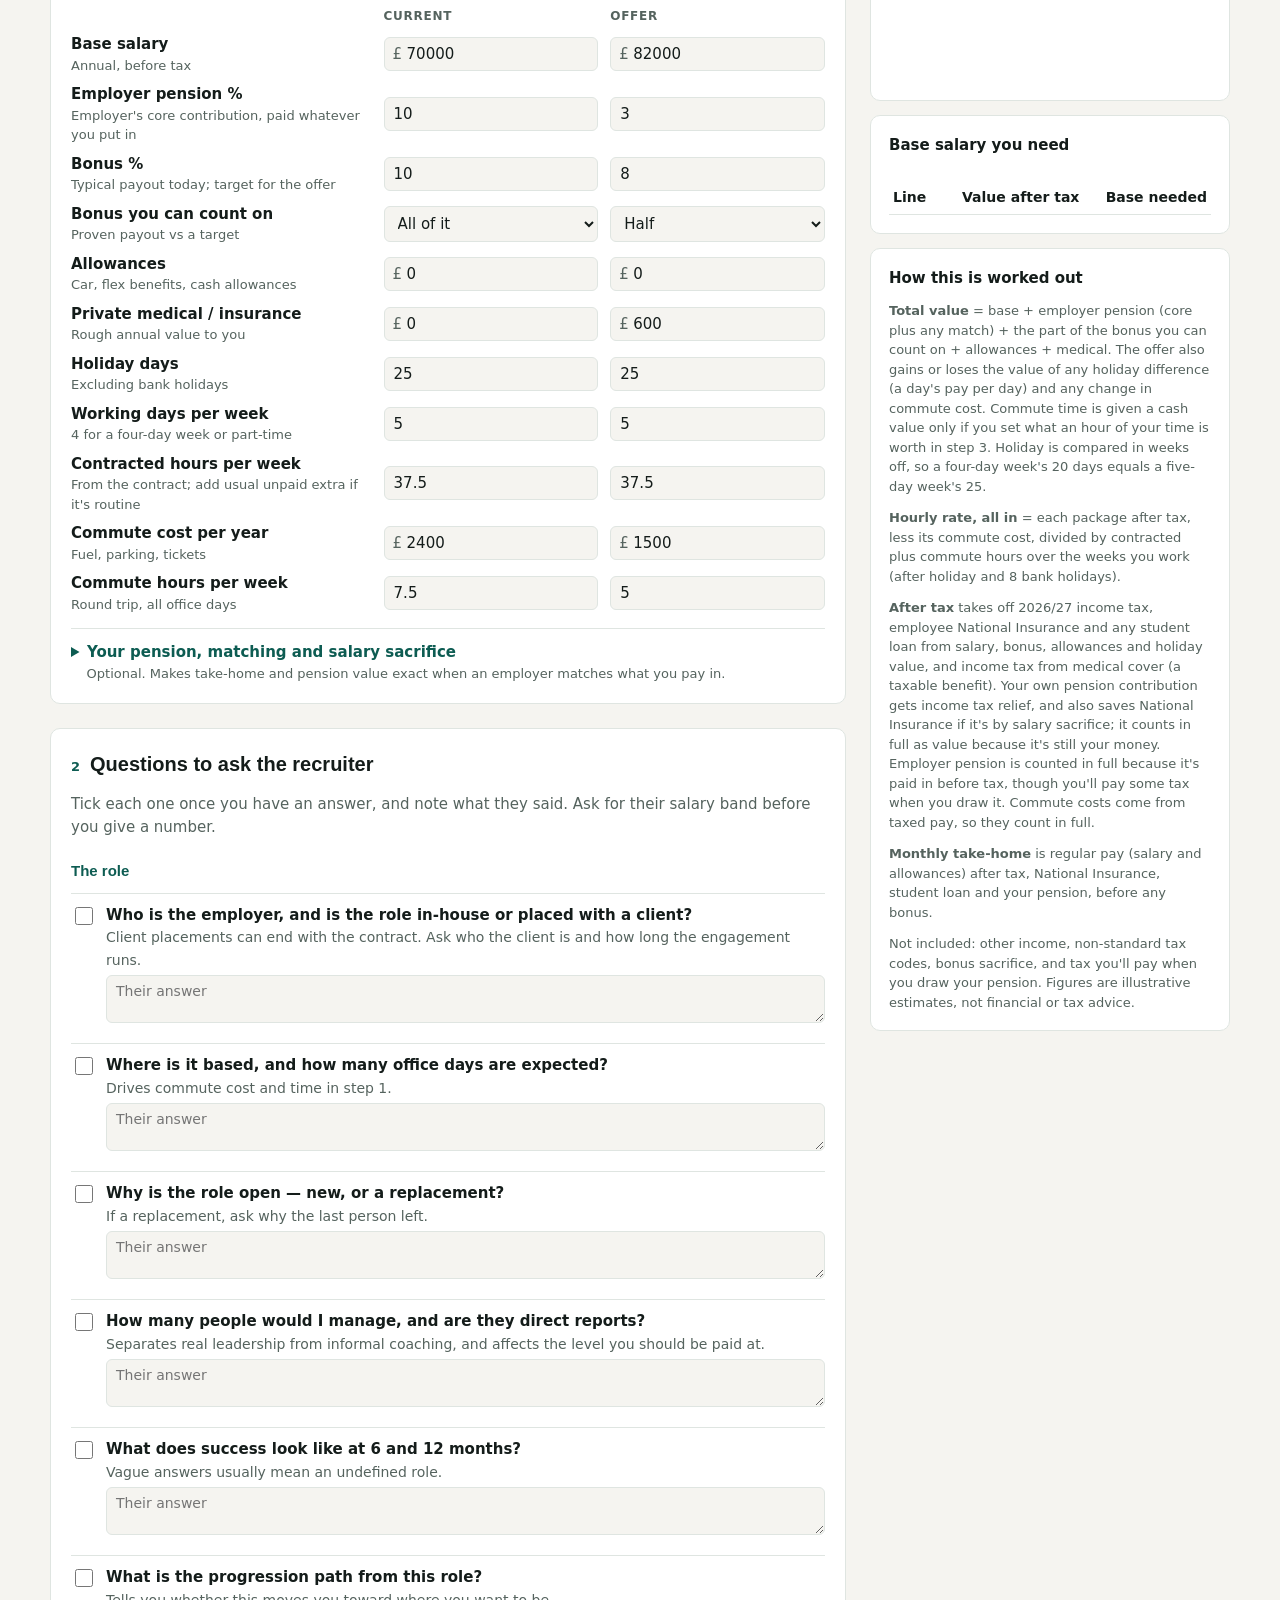
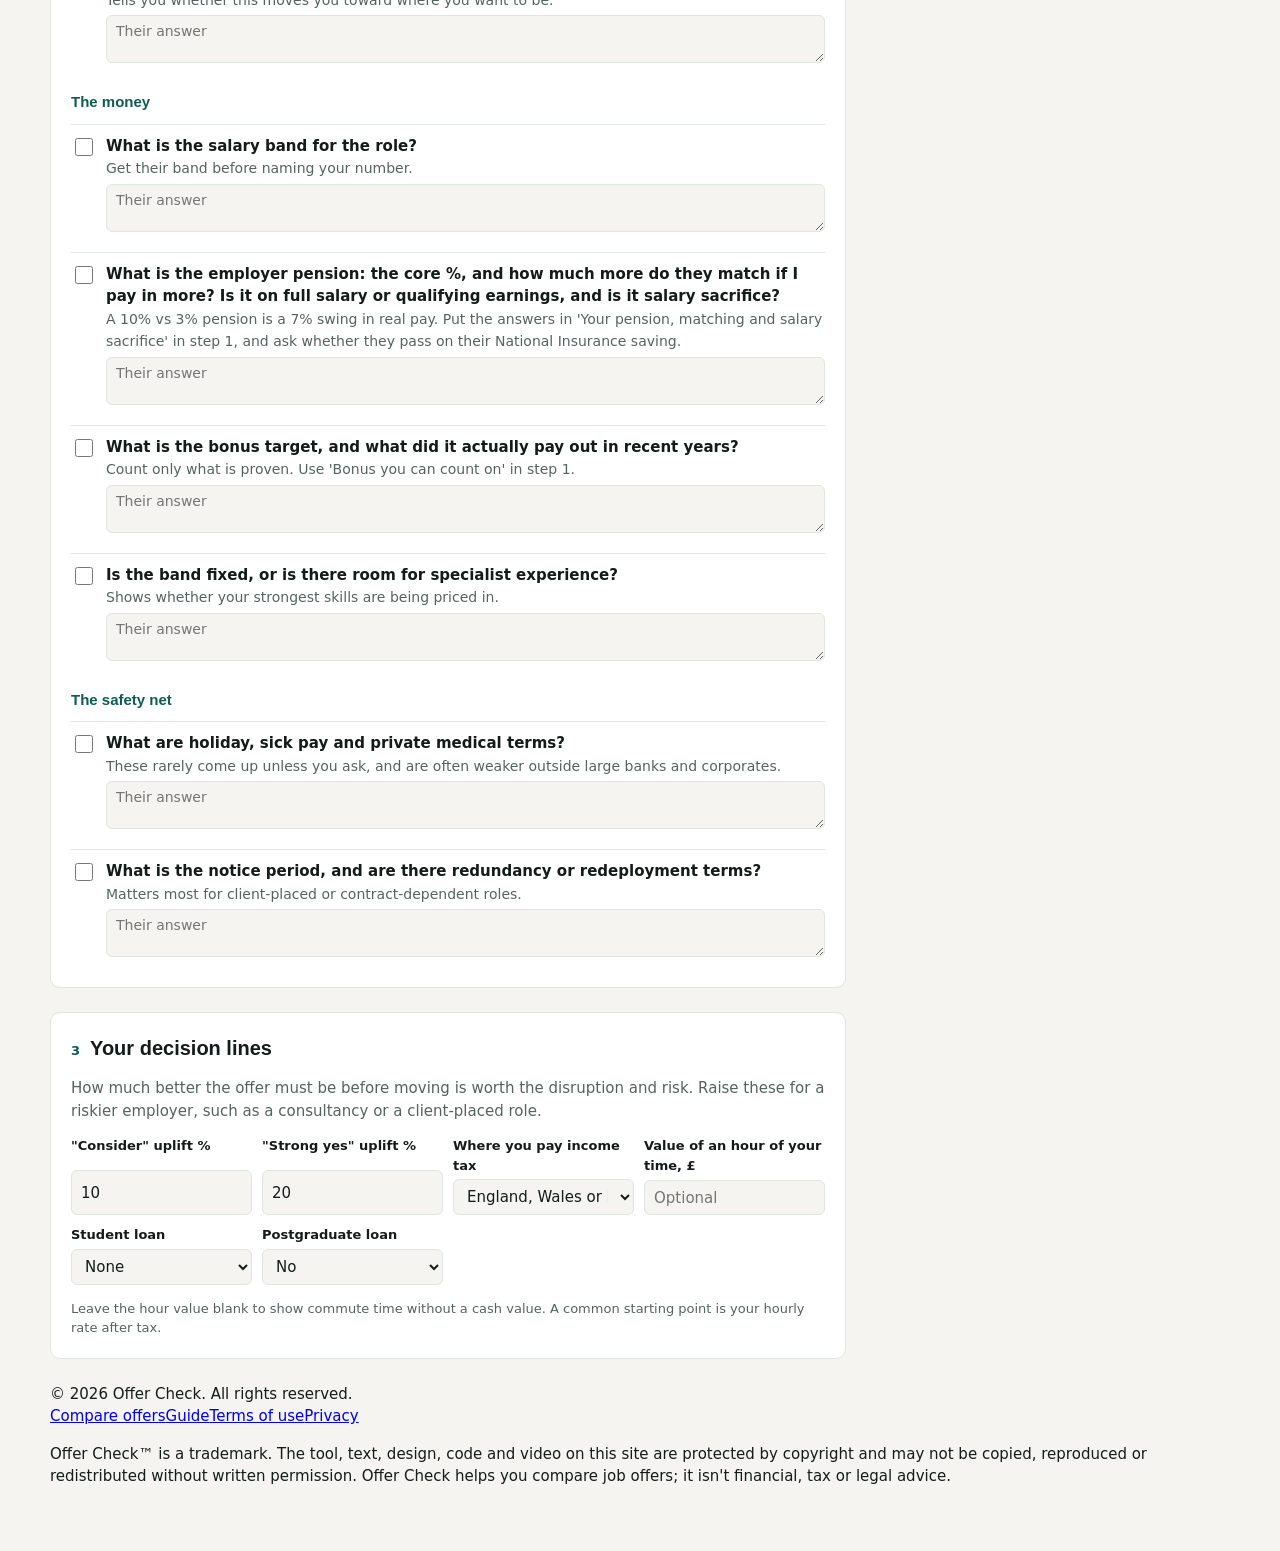
==== commit 74c641c8: "Merge PR #2: P1 time value P1: four-day weeks, all-in hourly rate, commute time in £" ====
--- a/public/index.html
+++ b/public/index.html
@@ -162,6 +162,12 @@
     <label for="cHol">Holiday days<small>Excluding bank holidays</small></label>
     <input type="number" id="cHol" min="0" step="1"><input type="number" id="oHol" min="0" step="1">
 
+    <label for="cDays">Working days per week<small>4 for a four-day week or part-time</small></label>
+    <input type="number" id="cDays" min="1" max="7" step="0.5"><input type="number" id="oDays" min="1" max="7" step="0.5">
+
+    <label for="cCHrs">Contracted hours per week<small>From the contract; add usual unpaid extra if it's routine</small></label>
+    <input type="number" id="cCHrs" min="0" step="0.5"><input type="number" id="oCHrs" min="0" step="0.5">
+
     <label for="cCom">Commute cost per year<small>Fuel, parking, tickets</small></label>
     <div class="money"><span>£</span><input type="number" id="cCom" min="0" step="100"></div>
     <div class="money"><span>£</span><input type="number" id="oCom" min="0" step="100"></div>
@@ -208,11 +214,13 @@
     <label for="tCon">"Consider" uplift %<input type="number" id="tCon" min="0" step="1"></label>
     <label for="tStr">"Strong yes" uplift %<input type="number" id="tStr" min="0" step="1"></label>
     <label for="tReg">Where you pay income tax<select id="tReg"><option value="ruk">England, Wales or NI</option><option value="sco">Scotland</option></select></label>
+    <label for="tTime">Value of an hour of your time, £<input type="number" id="tTime" min="0" step="1" placeholder="Optional"></label>
     <label for="tLoan">Student loan<select id="tLoan"><option value="none">None</option><option value="p1">Plan 1</option><option value="p2">Plan 2</option><option value="p4">Plan 4 (Scotland)</option><option value="p5">Plan 5</option></select></label>
     <label for="tPg">Postgraduate loan<select id="tPg"><option value="no">No</option><option value="yes">Yes</option></select></label>
     <label for="tKids" id="kidsWrap" hidden>Children you get Child Benefit for<select id="tKids"><option value="0">None</option><option value="1">1</option><option value="2">2</option><option value="3">3</option><option value="4">4</option><option value="5">5</option></select></label>
     <label for="tCare" id="careWrap" hidden>Use Tax-Free Childcare or funded hours?<select id="tCare"><option value="no">No</option><option value="yes">Yes</option></select></label>
   </div>
+  <p class="note" id="timeNote">Leave the hour value blank to show commute time without a cash value. A common starting point is your hourly rate after tax.</p>
   <p class="note" id="circNote" hidden>Asked because your pay crosses £60,000 or £100,000, where Child Benefit and childcare support start to fall away.</p>
 </section>
 </main>
@@ -237,7 +245,8 @@
   </div>
   <div class="panel">
     <strong>How this is worked out</strong>
-    <p class="note"><b>Total value</b> = base + employer pension (core plus any match) + the part of the bonus you can count on + allowances + medical. The offer also gains or loses the value of any holiday difference (a day's pay per day) and any change in commute cost. Commute time is shown but not given a cash value.</p>
+    <p class="note"><b>Total value</b> = base + employer pension (core plus any match) + the part of the bonus you can count on + allowances + medical. The offer also gains or loses the value of any holiday difference (a day's pay per day) and any change in commute cost. Commute time is given a cash value only if you set what an hour of your time is worth in step 3. Holiday is compared in weeks off, so a four-day week's 20 days equals a five-day week's 25.</p>
+    <p class="note"><b>Hourly rate, all in</b> = each package after tax, less its commute cost, divided by contracted plus commute hours over the weeks you work (after holiday and 8 bank holidays).</p>
     <p class="note"><b>After tax</b> takes off 2026/27 income tax, employee National Insurance and any student loan from salary, bonus, allowances and holiday value, and income tax from medical cover (a taxable benefit). Your own pension contribution gets income tax relief, and also saves National Insurance if it's by salary sacrifice; it counts in full as value because it's still your money. Employer pension is counted in full because it's paid in before tax, though you'll pay some tax when you draw it. Commute costs come from taxed pay, so they count in full.</p>
     <p class="note"><b>Monthly take-home</b> is regular pay (salary and allowances) after tax, National Insurance, student loan and your pension, before any bonus.</p>
     <p class="note">Not included: other income, non-standard tax codes, bonus sacrifice, and tax you'll pay when you draw your pension. Figures are illustrative estimates, not financial or tax advice.</p>
@@ -253,7 +262,7 @@
 </footer>
 </div>
 
-<script src="/assets/calc.js?v=1"></script>
+<script src="/assets/calc.js?v=2"></script>
 <script>
 const QUESTIONS=[
  ["The role",[
@@ -273,12 +282,13 @@
   ["What is the notice period, and are there redundancy or redeployment terms?","Matters most for client-placed or contract-dependent roles."]]]
 ];
 /* Defaults for fields added after launch, so saved figures from earlier visits keep giving the same result. */
-const DEF={cEe:"",oEe:"",cMatch:"",oMatch:"",cBasis:"full",oBasis:"full",cSac:"no",oSac:"no",cPass:"no",oPass:"no",tLoan:"none",tPg:"no",tKids:"0",tCare:"no"};
+const DEF={cEe:"",oEe:"",cMatch:"",oMatch:"",cBasis:"full",oBasis:"full",cSac:"no",oSac:"no",cPass:"no",oPass:"no",tLoan:"none",tPg:"no",tKids:"0",tCare:"no",
+  cDays:5,oDays:5,cCHrs:37.5,oCHrs:37.5,tTime:""};
 const SAMPLE={cBase:70000,oBase:82000,cPen:10,oPen:3,cBon:10,oBon:8,cRel:"1",oRel:"0.5",cAllow:0,oAllow:0,cMed:0,oMed:600,cHol:25,oHol:25,cCom:2400,oCom:1500,cHrs:7.5,oHrs:5,
-  cEe:5,oEe:5,cMatch:0,oMatch:3,cBasis:"full",oBasis:"full",cSac:"yes",oSac:"no",cPass:"no",oPass:"no",
-  tCon:10,tStr:20,tReg:"ruk",tLoan:"none",tPg:"no",tKids:"0",tCare:"no",view:"net",qa:{},qn:{}};
-const ids=["cBase","oBase","cPen","oPen","cBon","oBon","cRel","oRel","cAllow","oAllow","cMed","oMed","cHol","oHol","cCom","oCom","cHrs","oHrs",
-  "cEe","oEe","cMatch","oMatch","cBasis","oBasis","cSac","oSac","cPass","oPass","tCon","tStr","tReg","tLoan","tPg","tKids","tCare"];
+  cEe:5,oEe:5,cMatch:0,oMatch:3,cBasis:"full",oBasis:"full",cSac:"yes",oSac:"no",cPass:"no",oPass:"no",cDays:5,oDays:5,cCHrs:37.5,oCHrs:37.5,
+  tCon:10,tStr:20,tReg:"ruk",tLoan:"none",tPg:"no",tKids:"0",tCare:"no",tTime:"",view:"net",qa:{},qn:{}};
+const ids=["cBase","oBase","cPen","oPen","cBon","oBon","cRel","oRel","cAllow","oAllow","cMed","oMed","cHol","oHol","cDays","oDays","cCHrs","oCHrs","cCom","oCom","cHrs","oHrs",
+  "cEe","oEe","cMatch","oMatch","cBasis","oBasis","cSac","oSac","cPass","oPass","tCon","tStr","tReg","tTime","tLoan","tPg","tKids","tCare"];
 const KEY="offer-check-v1";
 let st;
 try{st=JSON.parse(localStorage.getItem(KEY))}catch(e){}
@@ -320,8 +330,15 @@
 function params(p,base){
   return {base,empPct:n(p+"Pen"),matchCap:n(p+"Match"),eePct:n(p+"Ee"),basis:st[p+"Basis"],sac:st[p+"Sac"]==="yes",passNI:st[p+"Pass"]==="yes",
     bonPct:n(p+"Bon"),rel:parseFloat(st[p+"Rel"]),allow:n(p+"Allow"),med:n(p+"Med"),
-    extraCash:p==="o"?(n("oHol")-n("cHol"))/260*base:0,commute:p==="o"?n("cCom")-n("oCom"):0};
+    extraCash:p==="o"?OC.holidayValue(base,n("cHol"),n("cDays"),n("oHol"),n("oDays")):0,
+    commute:p==="o"?n("cCom")-n("oCom")+OC.timeValue(n("cHrs"),n("oHrs"),n("tTime")):0};
 }
+/* Effective hourly rate for one side: its own package after tax, less its own commute cost, over every hour it takes. */
+function hourlyRate(p,base){
+  const v=OC.side(Object.assign(params(p,base),{extraCash:0,commute:0}),opts(true)).net;
+  return OC.hourly({value:v,commuteCost:n(p+"Com"),contracted:n(p+"CHrs"),commuteHrs:n(p+"Hrs"),hol:n(p+"Hol"),d:n(p+"Days")});
+}
+const gbp2=v=>"£"+v.toLocaleString("en-GB",{minimumFractionDigits:2,maximumFractionDigits:2});
 /* One side's value. p = "c" (current) or "o" (offer). */
 const value=(p,base,net)=>OC.side(params(p,base),opts(net));
 const monthly=(p,base)=>OC.monthly(params(p,base),opts(true));
@@ -358,9 +375,17 @@
   else if(cb){mEl.innerHTML=`<b></b>`;mEl.children[0].textContent=`Take-home today: ${gbp(mC)} a month`}
 
   const lab=net?"value after tax":"total value";
-  const hrsSaved=(n("cHrs")-n("oHrs"))*46;
+  const hrsSaved=(n("cHrs")-n("oHrs"))*R.COMMUTE_WEEKS;
+  const tv=OC.timeValue(n("cHrs"),n("oHrs"),n("tTime"));
+  const hC=cb?hourlyRate("c",cb):NaN,hO=ob?hourlyRate("o",ob):NaN;
+  const fteRow=n("cDays")&&n("cDays")!==5||n("oDays")&&n("oDays")!==5;
+  const pair=(a,b,f)=>isFinite(a)?(isFinite(b)?`${f(a)} → ${f(b)}`:f(a)):"—";
   document.getElementById("totals").innerHTML=
-   `<span>Today's ${lab}</span><b>${gbp(cur)}</b><span>Offer ${lab}</span><b>${ob?gbp(off):"—"}</b><span>Difference</span><b>${ob?(diff>=0?"+":"−")+gbp(Math.abs(diff)):"—"}</b><span>Commute time saved</span><b>${hrsSaved>=0?"":"−"}${Math.abs(Math.round(hrsSaved))} hrs/yr</b>`;
+   `<span>Today's ${lab}</span><b>${gbp(cur)}</b><span>Offer ${lab}</span><b>${ob?gbp(off):"—"}</b><span>Difference</span><b>${ob?(diff>=0?"+":"−")+gbp(Math.abs(diff)):"—"}</b>`+
+   `<span>Commute time saved${n("tTime")?` (${tv>=0?"+":"−"}${gbp(Math.abs(tv))} counted)`:""}</span><b>${hrsSaved>=0?"":"−"}${Math.abs(Math.round(hrsSaved))} hrs/yr</b>`+
+   `<span>Hourly rate, all in</span><b>${pair(hC,hO,gbp2)}</b>`+
+   (fteRow?`<span>Full-time equivalent salary</span><b>${pair(cb?OC.fte(cb,n("cDays")):NaN,ob?OC.fte(ob,n("oDays")):NaN,gbp)}</b>`:"");
+  document.getElementById("tTime").placeholder=isFinite(hC)&&hC>0?`Optional, e.g. ${gbp(hC)}`:"Optional";
 
   const loanTxt=st.tLoan!=="none"||st.tPg==="yes"?", student loan":"";
   document.getElementById("basis").textContent=net
@@ -408,7 +433,7 @@
   tb.innerHTML=need.map(([l,t,b])=>`<tr><td>${l}</td><td>${gbp(t)}</td><td>${isFinite(b)?gbp(b):"—"}</td></tr>`).join("");
   const erTxt=+O.erPct.toFixed(2);
   document.getElementById("needNote").textContent=`At the offer's ${erTxt}% employer pension and ${n("oBon")}% bonus (counting ${st.oRel==="1"?"all":st.oRel==="0.5"?"half":"none"} of it)${net?", after tax":""}. Change those in step 1 to test other answers.`;
-  last={cur,off,con,str,diff,pct,verdict:v[0],ob,cb,hrsSaved,need,net,reg:reg(),mC,mO,mD};
+  last={cur,off,con,str,diff,pct,verdict:v[0],ob,cb,hrsSaved,need,net,reg:reg(),mC,mO,mD,hC,hO,tv};
   if(!sentCompare&&cb&&ob&&document.getElementById("sampleTag").hidden){sentCompare=true;window.ocTrack&&ocTrack("compare")}
 }
 document.getElementById("vNet").addEventListener("click",()=>{st.view="net";save();calc()});
@@ -416,7 +441,7 @@
 
 document.getElementById("clearBtn").addEventListener("click",()=>{
   /* Keep personal circumstances (tax region, loans, children); reset everything about the two packages. */
-  const keep=["tReg","tLoan","tPg","tKids","tCare"];
+  const keep=["tReg","tLoan","tPg","tKids","tCare","tTime"];
   ids.forEach(i=>{if(keep.includes(i))return;st[i]=(i==="cRel"||i==="oRel")?"1":i==="tCon"?10:i==="tStr"?20:i in DEF?DEF[i]:""});
   st.qa={};st.qn={};
   ids.forEach(i=>document.getElementById(i).value=st[i]);
@@ -432,6 +457,8 @@
   let t=`Offer check\nBasis: ${L.net?"after "+R.year+" income tax ("+R.TAX[L.reg].label+")"+loan:"before tax"}. Illustrative estimate, not financial advice.\nVerdict: ${L.verdict}\nToday's ${lab}: ${gbp(L.cur)}\nOffer ${lab}: ${L.ob?gbp(L.off):"not yet known"}\n`;
   if(L.ob)t+=`Difference: ${L.diff>=0?"+":"-"}${gbp(Math.abs(L.diff))} (${L.pct.toFixed(1)}%)\n`;
   if(L.cb)t+=`Monthly take-home (regular pay, before bonus): ${gbp(L.mC)} today${L.ob?`, ${gbp(L.mO)} with the offer (${L.mD>=0?"+":"-"}${gbp(Math.abs(L.mD))})`:""}\n`;
+  if(isFinite(L.hC))t+=`Hourly rate, all in (after tax, incl. commute time): ${gbp2(L.hC)} today${isFinite(L.hO)?`, ${gbp2(L.hO)} with the offer`:""}\n`;
+  if(n("tTime"))t+=`Commute time valued at ${gbp(n("tTime"))}/hr: ${L.tv>=0?"+":"-"}${gbp(Math.abs(L.tv))} a year for the offer\n`;
   ["taperNote","careNote","cbNote","sacNote"].forEach(id=>{const el=document.getElementById(id);if(!el.hidden)t+=`Note: ${el.textContent}\n`});
   t+=`Base needed: ${L.need.map(([l,,b])=>l.toLowerCase()+" "+(isFinite(b)?gbp(b):"n/a")).join(", ")}\n\nRecruiter answers:\n`;
   let i=0;QUESTIONS.forEach(([g,list])=>list.forEach(([q])=>{const id="q"+(i++);t+=`${st.qa[id]?"[x]":"[ ]"} ${q}${st.qn[id]?"\n    "+st.qn[id]:""}\n`}));
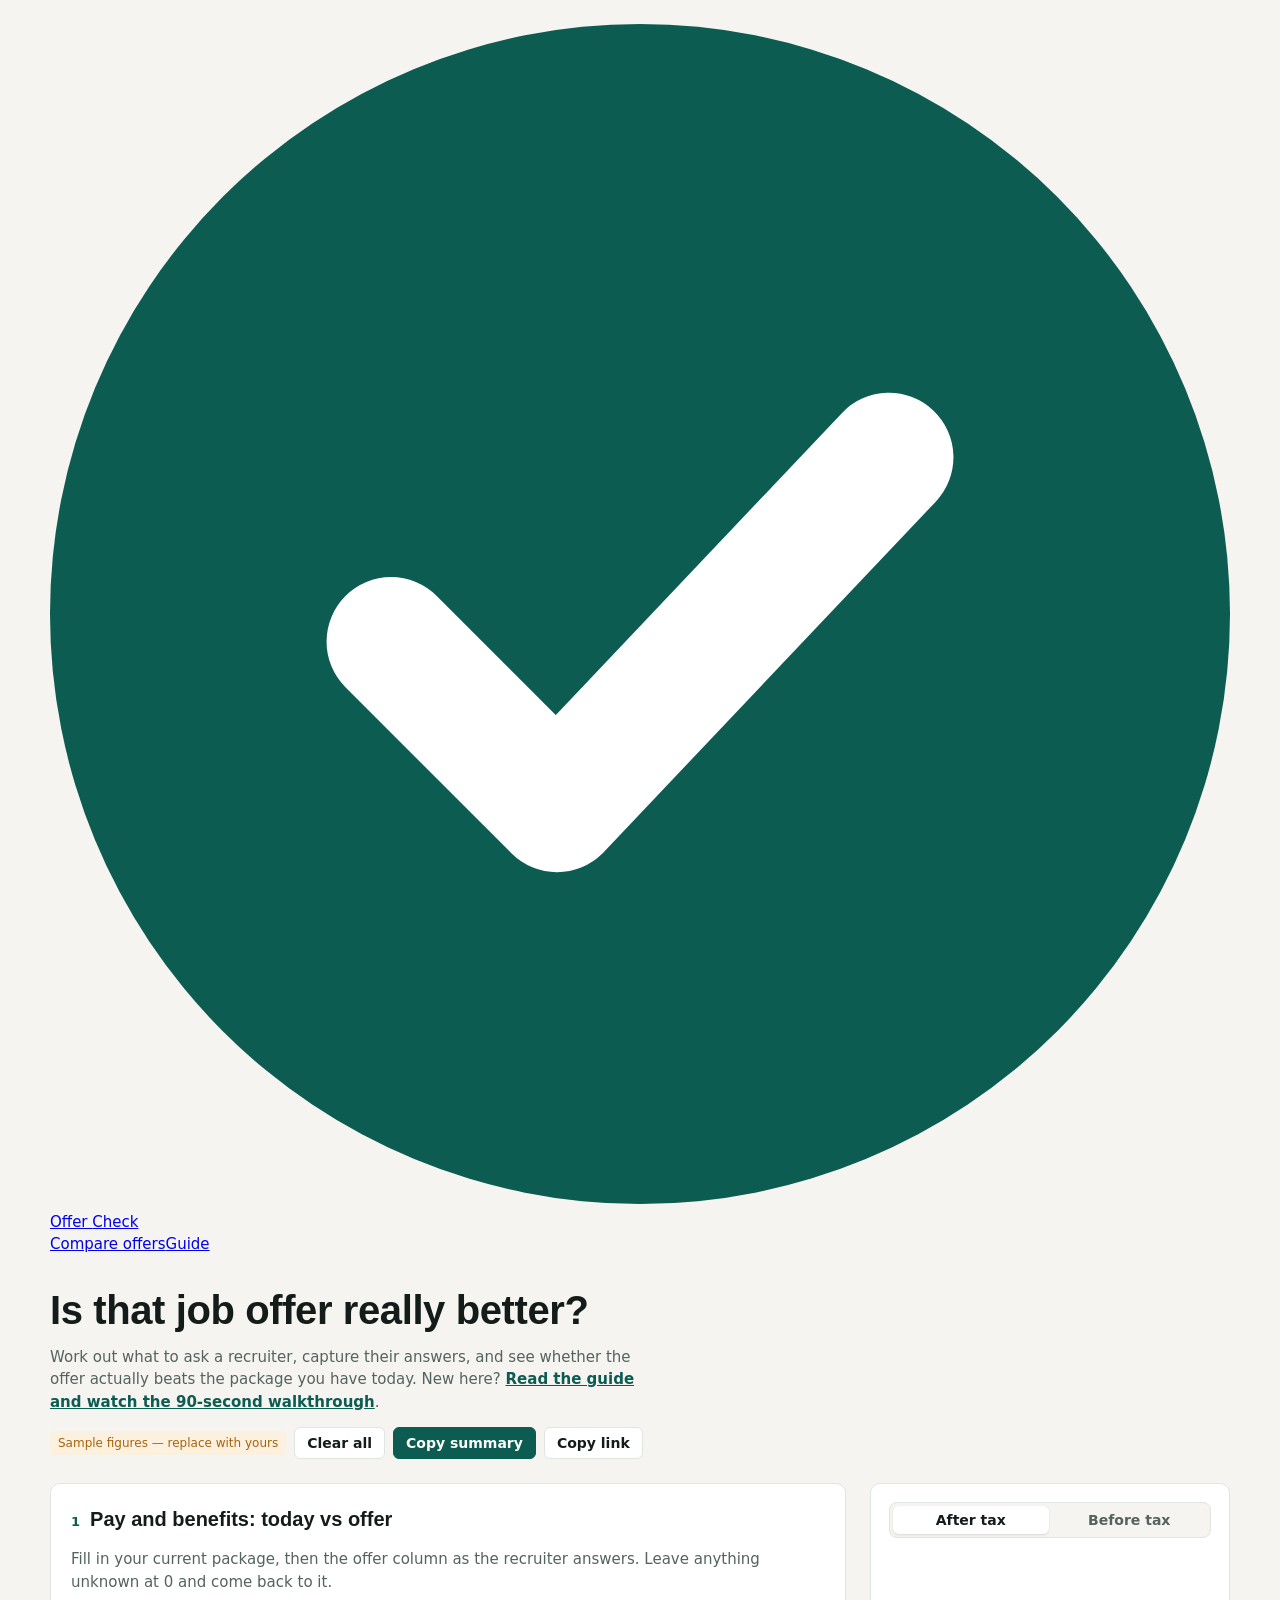
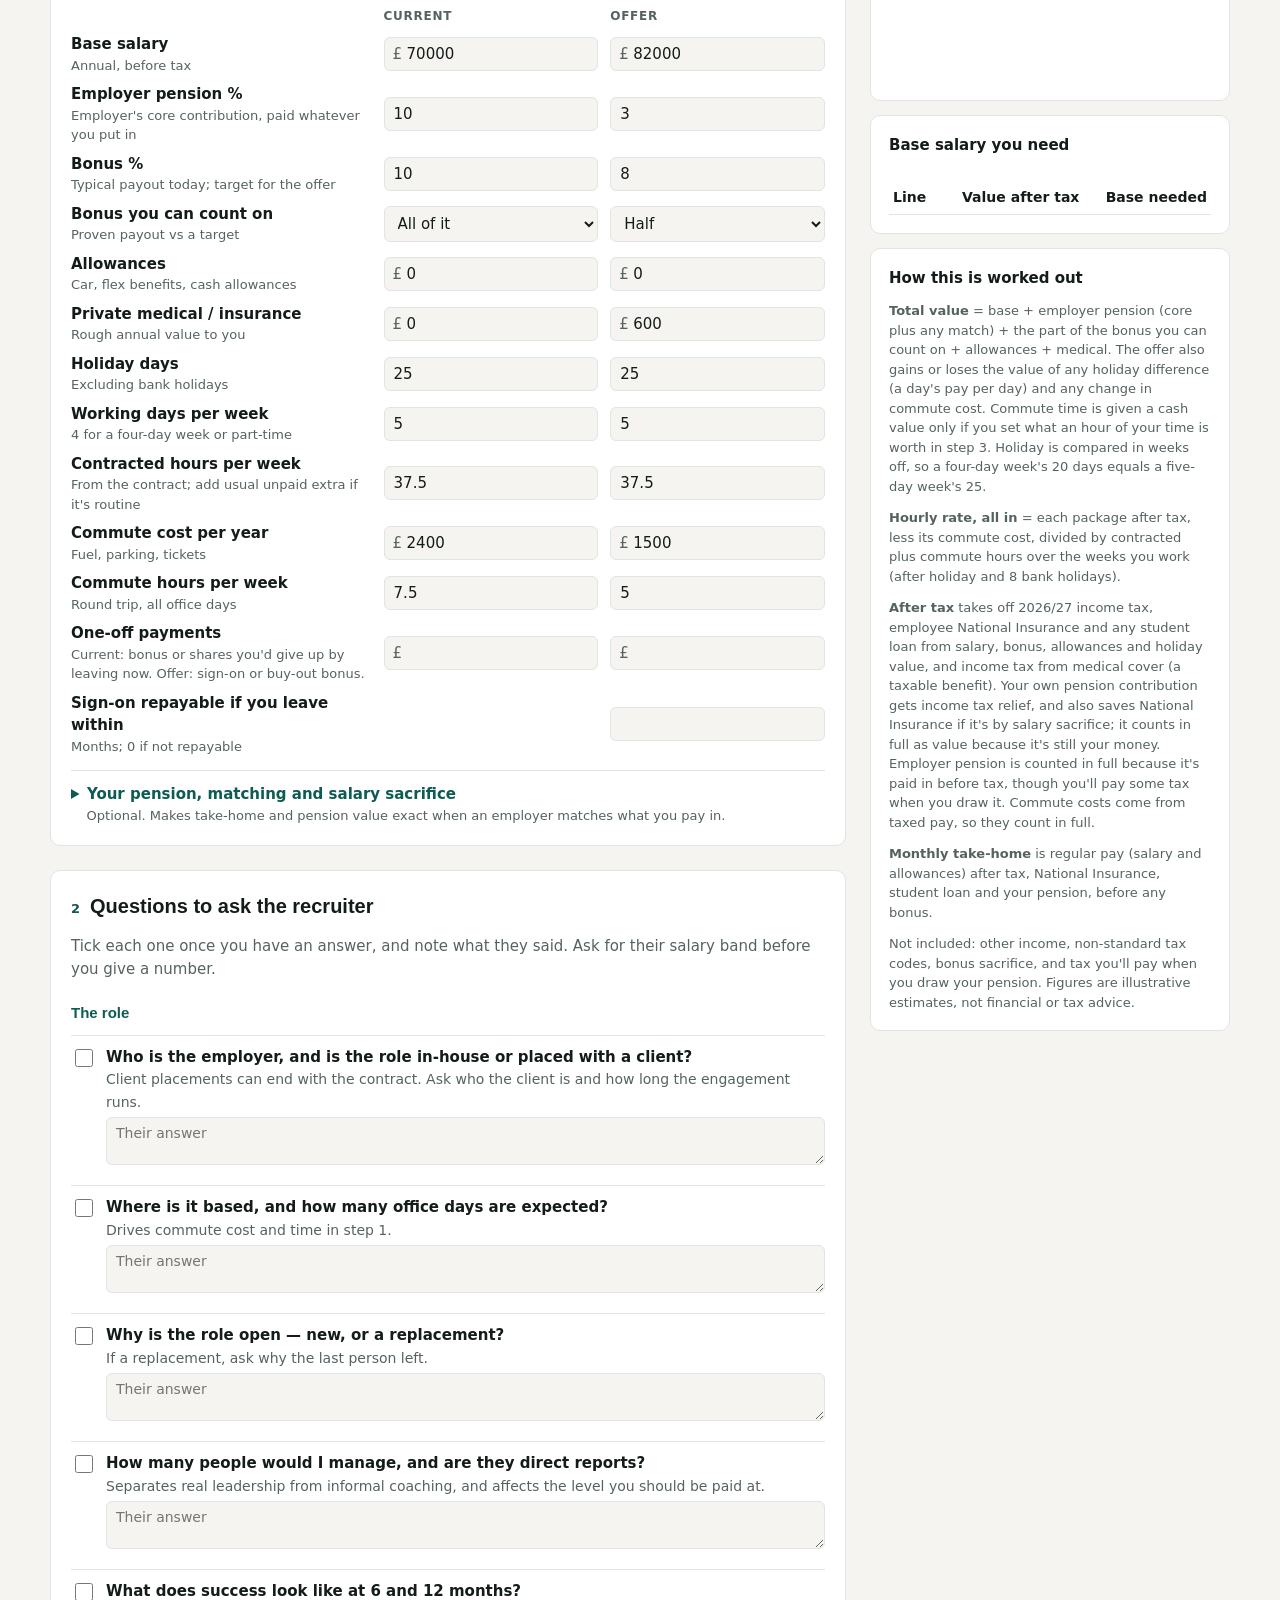
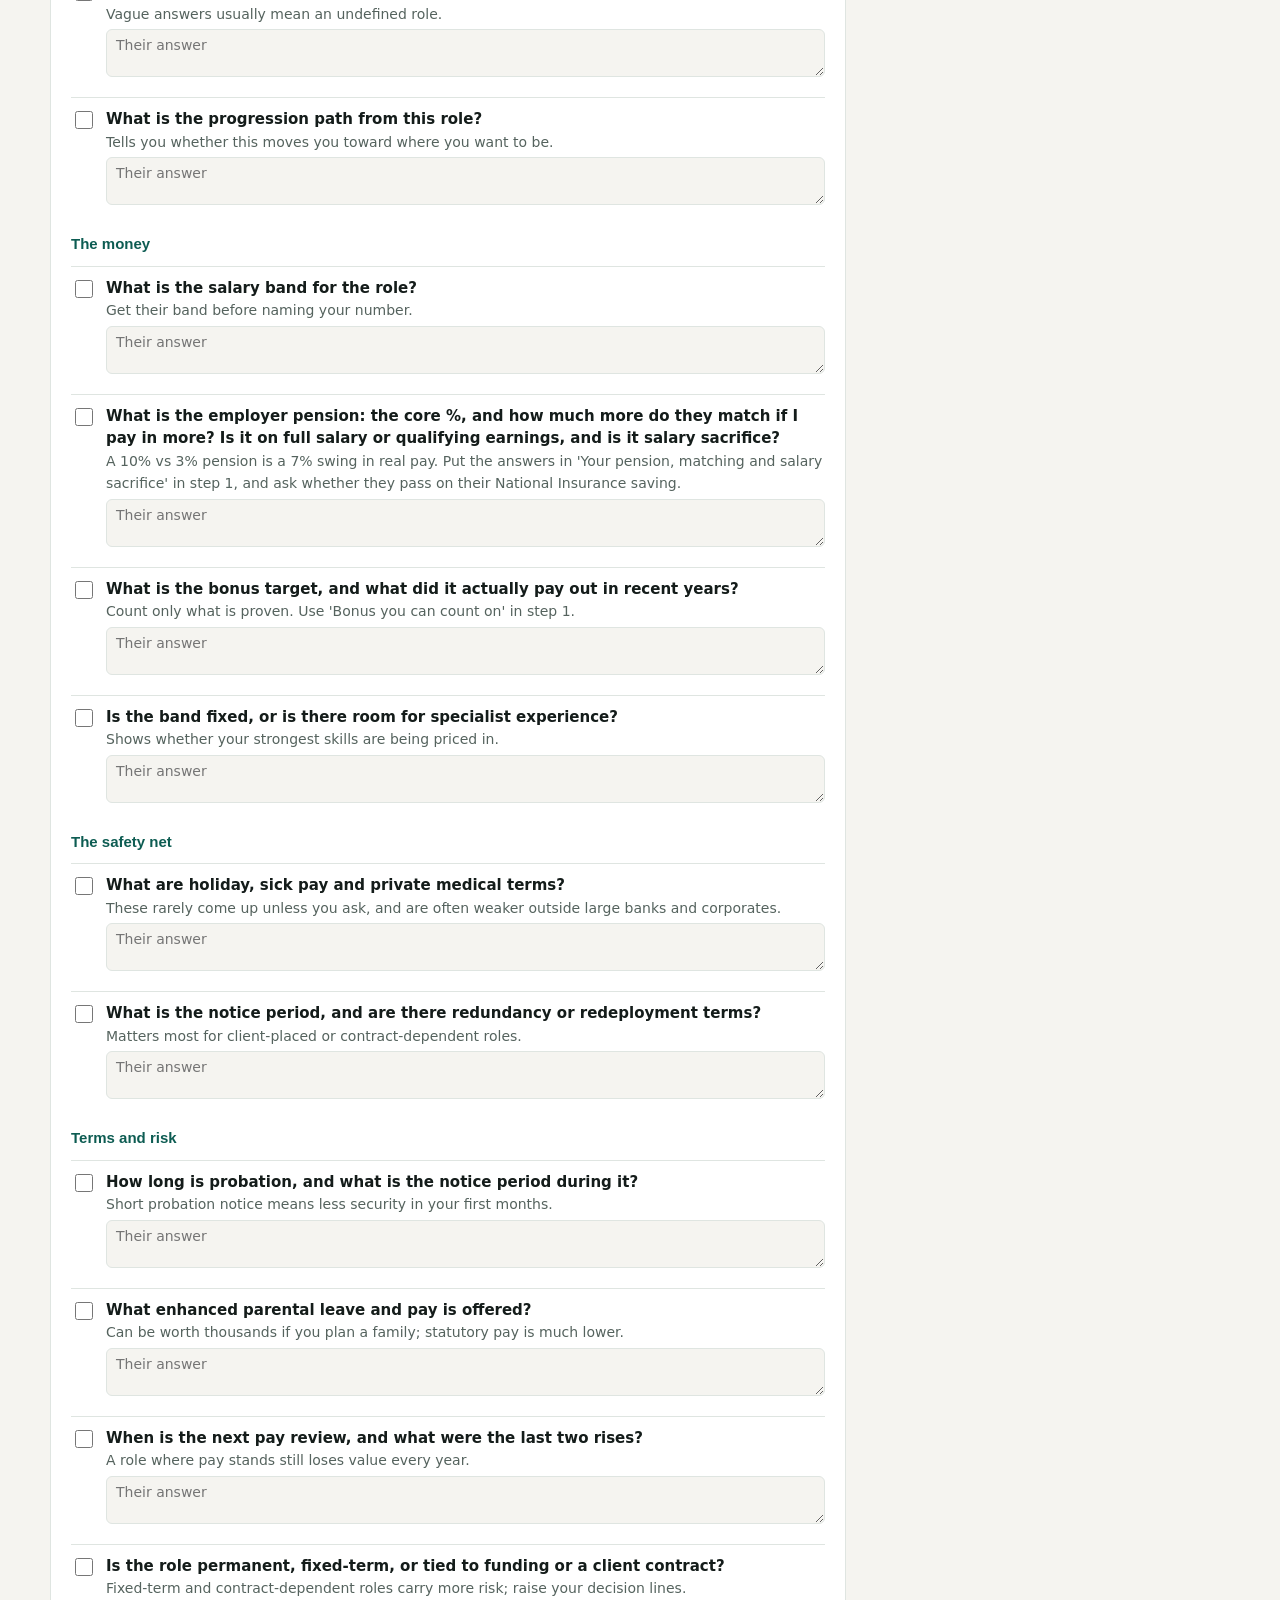
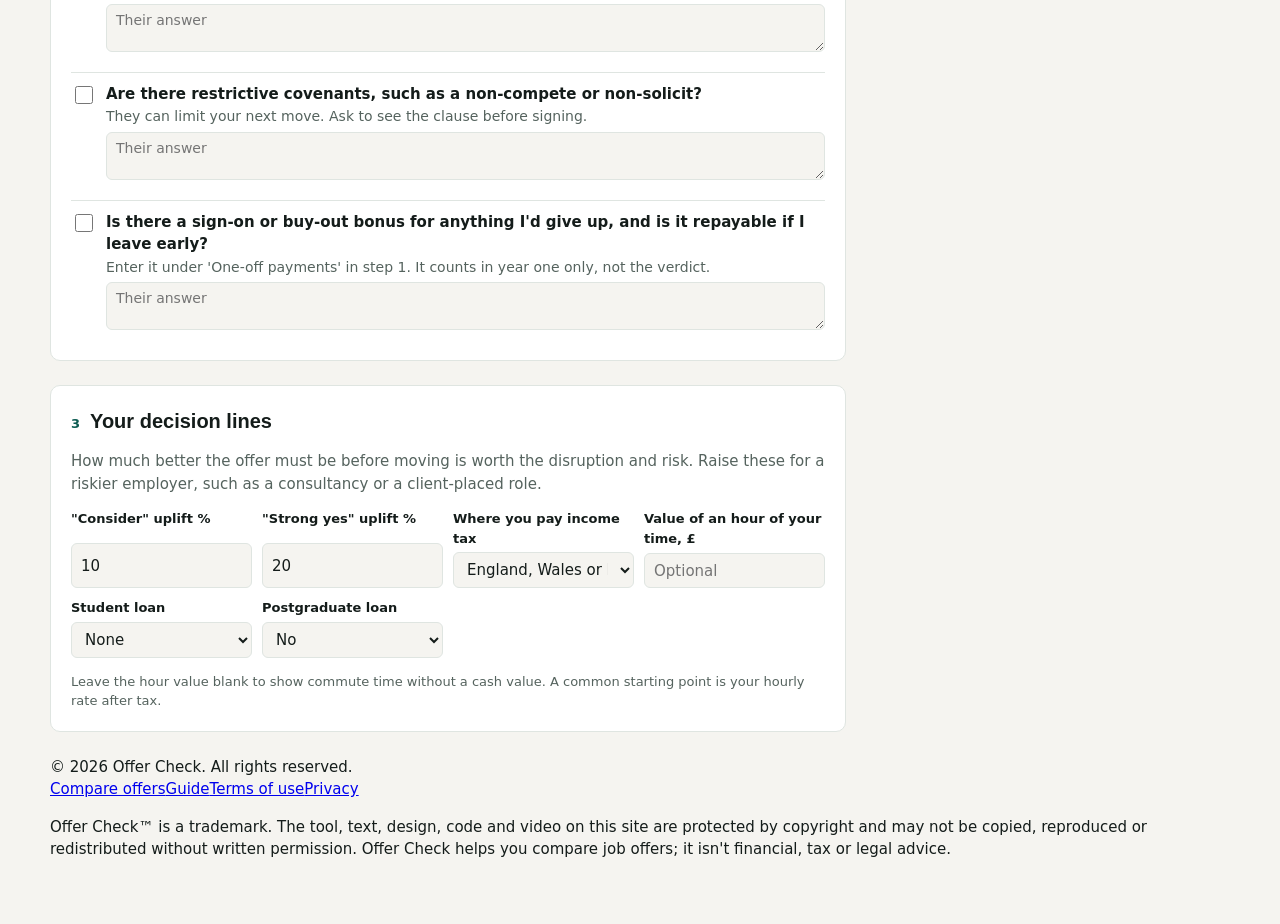
==== commit fd8ec72a: "P1 share and terms: copy link, terms and risk questions, sign-on and one-off payments - OC-09: Copy " ====
--- a/public/index.html
+++ b/public/index.html
@@ -101,6 +101,7 @@
 .info{font-size:13px;background:var(--accent-soft);color:var(--accent-strong);border-radius:6px;padding:8px 10px;margin:0}
 .monthly{margin:0;font-size:13px;color:var(--muted)}
 .monthly b{display:block;font-family:var(--display);font-size:17px;color:var(--ink);font-weight:700}
+#linkBanner{margin-top:12px}
 details.more{border-top:1px solid var(--line);padding-top:12px}
 details.more summary{cursor:pointer;font-weight:600;color:var(--accent);list-style-position:inside}
 details.more summary small{display:block;font-weight:400;color:var(--muted);font-size:13px;margin-left:1.2em}
@@ -123,9 +124,11 @@
     <span class="tag" id="sampleTag">Sample figures — replace with yours</span>
     <button id="clearBtn">Clear all</button>
     <button id="copyBtn" class="primary">Copy summary</button>
+    <button id="linkBtn">Copy link</button>
     <button id="installBtn" hidden>Install app</button>
     <span class="toast" id="toast" role="status"></span>
   </div>
+  <p class="info" id="linkBanner" hidden><span id="linkBannerText"></span> <button type="button" id="restoreBtn" hidden>Restore my figures</button></p>
 </header>
 
 <div class="grid">
@@ -174,6 +177,14 @@
 
     <label for="cHrs">Commute hours per week<small>Round trip, all office days</small></label>
     <input type="number" id="cHrs" min="0" step="0.5"><input type="number" id="oHrs" min="0" step="0.5">
+
+    <label for="cForfeit">One-off payments<small>Current: bonus or shares you'd give up by leaving now. Offer: sign-on or buy-out bonus.</small></label>
+    <div class="money"><span>£</span><input type="number" id="cForfeit" min="0" step="500"></div>
+    <div class="money"><span>£</span><input type="number" id="oSign" min="0" step="500"></div>
+
+    <label for="oClaw">Sign-on repayable if you leave within<small>Months; 0 if not repayable</small></label>
+    <span aria-hidden="true"></span>
+    <input type="number" id="oClaw" min="0" step="1">
   </div>
   <details class="more" id="morePen">
     <summary>Your pension, matching and salary sacrifice<small>Optional. Makes take-home and pension value exact when an employer matches what you pay in.</small></summary>
@@ -236,6 +247,7 @@
     <p class="alert" id="careNote" hidden></p>
     <p class="info" id="cbNote" hidden></p>
     <p class="info" id="sacNote" hidden></p>
+    <p class="info" id="oneNote" hidden></p>
     <p class="basis" id="basis"></p>
   </div>
   <div class="panel">
@@ -262,7 +274,7 @@
 </footer>
 </div>
 
-<script src="/assets/calc.js?v=2"></script>
+<script src="/assets/calc.js?v=3"></script>
 <script>
 const QUESTIONS=[
  ["The role",[
@@ -279,15 +291,22 @@
   ["Is the band fixed, or is there room for specialist experience?","Shows whether your strongest skills are being priced in."]]],
  ["The safety net",[
   ["What are holiday, sick pay and private medical terms?","These rarely come up unless you ask, and are often weaker outside large banks and corporates."],
-  ["What is the notice period, and are there redundancy or redeployment terms?","Matters most for client-placed or contract-dependent roles."]]]
+  ["What is the notice period, and are there redundancy or redeployment terms?","Matters most for client-placed or contract-dependent roles."]]],
+ ["Terms and risk",[
+  ["How long is probation, and what is the notice period during it?","Short probation notice means less security in your first months."],
+  ["What enhanced parental leave and pay is offered?","Can be worth thousands if you plan a family; statutory pay is much lower."],
+  ["When is the next pay review, and what were the last two rises?","A role where pay stands still loses value every year."],
+  ["Is the role permanent, fixed-term, or tied to funding or a client contract?","Fixed-term and contract-dependent roles carry more risk; raise your decision lines."],
+  ["Are there restrictive covenants, such as a non-compete or non-solicit?","They can limit your next move. Ask to see the clause before signing."],
+  ["Is there a sign-on or buy-out bonus for anything I'd give up, and is it repayable if I leave early?","Enter it under 'One-off payments' in step 1. It counts in year one only, not the verdict."]]]
 ];
 /* Defaults for fields added after launch, so saved figures from earlier visits keep giving the same result. */
 const DEF={cEe:"",oEe:"",cMatch:"",oMatch:"",cBasis:"full",oBasis:"full",cSac:"no",oSac:"no",cPass:"no",oPass:"no",tLoan:"none",tPg:"no",tKids:"0",tCare:"no",
-  cDays:5,oDays:5,cCHrs:37.5,oCHrs:37.5,tTime:""};
+  cDays:5,oDays:5,cCHrs:37.5,oCHrs:37.5,tTime:"",cForfeit:"",oSign:"",oClaw:""};
 const SAMPLE={cBase:70000,oBase:82000,cPen:10,oPen:3,cBon:10,oBon:8,cRel:"1",oRel:"0.5",cAllow:0,oAllow:0,cMed:0,oMed:600,cHol:25,oHol:25,cCom:2400,oCom:1500,cHrs:7.5,oHrs:5,
-  cEe:5,oEe:5,cMatch:0,oMatch:3,cBasis:"full",oBasis:"full",cSac:"yes",oSac:"no",cPass:"no",oPass:"no",cDays:5,oDays:5,cCHrs:37.5,oCHrs:37.5,
+  cEe:5,oEe:5,cMatch:0,oMatch:3,cBasis:"full",oBasis:"full",cSac:"yes",oSac:"no",cPass:"no",oPass:"no",cDays:5,oDays:5,cCHrs:37.5,oCHrs:37.5,cForfeit:"",oSign:"",oClaw:"",
   tCon:10,tStr:20,tReg:"ruk",tLoan:"none",tPg:"no",tKids:"0",tCare:"no",tTime:"",view:"net",qa:{},qn:{}};
-const ids=["cBase","oBase","cPen","oPen","cBon","oBon","cRel","oRel","cAllow","oAllow","cMed","oMed","cHol","oHol","cDays","oDays","cCHrs","oCHrs","cCom","oCom","cHrs","oHrs",
+const ids=["cBase","oBase","cPen","oPen","cBon","oBon","cRel","oRel","cAllow","oAllow","cMed","oMed","cHol","oHol","cDays","oDays","cCHrs","oCHrs","cCom","oCom","cHrs","oHrs","cForfeit","oSign","oClaw",
   "cEe","oEe","cMatch","oMatch","cBasis","oBasis","cSac","oSac","cPass","oPass","tCon","tStr","tReg","tTime","tLoan","tPg","tKids","tCare"];
 const KEY="offer-check-v1";
 let st;
@@ -295,6 +314,23 @@
 if(!st)st=structuredClone(SAMPLE);
 for(const k in DEF)if(st[k]==null)st[k]=DEF[k];
 st.qa=st.qa||{};st.qn=st.qn||{};st.tReg=st.tReg||"ruk";st.view=st.view||"net";
+
+/* Opened from a share link (#s=...): show those figures, keep the visitor's own saved figures aside to restore. */
+const BACKUP=KEY+"-before-link";
+let linkMsg="";
+{const m=location.hash.match(/^#s=(.*)$/);
+ if(m){
+  const got=OC.decodeState(m[1],ids.concat("view"));
+  history.replaceState(null,"",location.pathname+location.search);
+  if(got){
+    let had=false;try{const prev=localStorage.getItem(KEY);if(prev){localStorage.setItem(BACKUP,prev);had=true}}catch(e){}
+    const fresh={qa:{},qn:{},view:"net",cRel:"1",oRel:"1",tCon:10,tStr:20,tReg:"ruk"};
+    ids.forEach(i=>{if(!(i in fresh))fresh[i]=i in DEF?DEF[i]:""});
+    st=Object.assign(fresh,got);
+    linkMsg=had?"You opened a shared comparison. Your own figures are kept aside.":"You opened a shared comparison.";
+    addEventListener("load",()=>window.ocTrack&&ocTrack("link_open"));
+  } else linkMsg="That share link couldn't be read, so your own figures are shown.";
+ }}
 
 const qs=document.getElementById("qs");
 let qi=0;
@@ -379,11 +415,14 @@
   const tv=OC.timeValue(n("cHrs"),n("oHrs"),n("tTime"));
   const hC=cb?hourlyRate("c",cb):NaN,hO=ob?hourlyRate("o",ob):NaN;
   const fteRow=n("cDays")&&n("cDays")!==5||n("oDays")&&n("oDays")!==5;
+  const oneOffs=n("cForfeit")||n("oSign");
+  const yr1=oneOffs&&cb&&ob?OC.yearOne(params("c",cb),params("o",ob),n("oSign"),n("cForfeit"),opts(net)):oneOffs?NaN:null;
   const pair=(a,b,f)=>isFinite(a)?(isFinite(b)?`${f(a)} → ${f(b)}`:f(a)):"—";
   document.getElementById("totals").innerHTML=
    `<span>Today's ${lab}</span><b>${gbp(cur)}</b><span>Offer ${lab}</span><b>${ob?gbp(off):"—"}</b><span>Difference</span><b>${ob?(diff>=0?"+":"−")+gbp(Math.abs(diff)):"—"}</b>`+
    `<span>Commute time saved${n("tTime")?` (${tv>=0?"+":"−"}${gbp(Math.abs(tv))} counted)`:""}</span><b>${hrsSaved>=0?"":"−"}${Math.abs(Math.round(hrsSaved))} hrs/yr</b>`+
    `<span>Hourly rate, all in</span><b>${pair(hC,hO,gbp2)}</b>`+
+   (yr1!==null?`<span>Year one, with one-off payments</span><b>${isFinite(yr1)?(yr1>=0?"+":"−")+gbp(Math.abs(yr1)):"—"}</b>`:"")+
    (fteRow?`<span>Full-time equivalent salary</span><b>${pair(cb?OC.fte(cb,n("cDays")):NaN,ob?OC.fte(ob,n("oDays")):NaN,gbp)}</b>`:"");
   document.getElementById("tTime").placeholder=isFinite(hC)&&hC>0?`Optional, e.g. ${gbp(hC)}`:"Optional";
 
@@ -420,6 +459,9 @@
   setNote("sacNote",sacSide
     ?`From April 2029, only the first ${gbp(R.SAC_NI_CAP_2029)} a year of salary-sacrificed pension avoids National Insurance. On the ${sacSide[0]} ${gbp(sacSide[1].sacAmt)}, you'd pay about ${gbp(OC.sacCapCost(sacSide[1]))} more NI a year from then${sacSide[2]==="yes"?", and the employer's NI saving it passes on would shrink":""}.`:"");
 
+  setNote("oneNote",oneOffs&&ob
+    ?`One-off payments count in year one only, not in the verdict.${n("cForfeit")?` Leaving now gives up ${gbp(n("cForfeit"))} before tax.`:""}${n("oSign")&&n("oClaw")?` The ${gbp(n("oSign"))} sign-on is repayable if you leave within ${n("oClaw")} months.`:""}`:"");
+
   const sc=document.getElementById("scale");
   const lo=cur*0.85, hi=Math.max(str*1.08, off*1.03, cur*1.3);
   const pos=x=>Math.min(100,Math.max(0,(x-lo)/(hi-lo)*100));
@@ -433,7 +475,7 @@
   tb.innerHTML=need.map(([l,t,b])=>`<tr><td>${l}</td><td>${gbp(t)}</td><td>${isFinite(b)?gbp(b):"—"}</td></tr>`).join("");
   const erTxt=+O.erPct.toFixed(2);
   document.getElementById("needNote").textContent=`At the offer's ${erTxt}% employer pension and ${n("oBon")}% bonus (counting ${st.oRel==="1"?"all":st.oRel==="0.5"?"half":"none"} of it)${net?", after tax":""}. Change those in step 1 to test other answers.`;
-  last={cur,off,con,str,diff,pct,verdict:v[0],ob,cb,hrsSaved,need,net,reg:reg(),mC,mO,mD,hC,hO,tv};
+  last={cur,off,con,str,diff,pct,verdict:v[0],ob,cb,hrsSaved,need,net,reg:reg(),mC,mO,mD,hC,hO,tv,yr1};
   if(!sentCompare&&cb&&ob&&document.getElementById("sampleTag").hidden){sentCompare=true;window.ocTrack&&ocTrack("compare")}
 }
 document.getElementById("vNet").addEventListener("click",()=>{st.view="net";save();calc()});
@@ -459,7 +501,8 @@
   if(L.cb)t+=`Monthly take-home (regular pay, before bonus): ${gbp(L.mC)} today${L.ob?`, ${gbp(L.mO)} with the offer (${L.mD>=0?"+":"-"}${gbp(Math.abs(L.mD))})`:""}\n`;
   if(isFinite(L.hC))t+=`Hourly rate, all in (after tax, incl. commute time): ${gbp2(L.hC)} today${isFinite(L.hO)?`, ${gbp2(L.hO)} with the offer`:""}\n`;
   if(n("tTime"))t+=`Commute time valued at ${gbp(n("tTime"))}/hr: ${L.tv>=0?"+":"-"}${gbp(Math.abs(L.tv))} a year for the offer\n`;
-  ["taperNote","careNote","cbNote","sacNote"].forEach(id=>{const el=document.getElementById(id);if(!el.hidden)t+=`Note: ${el.textContent}\n`});
+  if(L.yr1!=null&&isFinite(L.yr1))t+=`Year one, with one-off payments: ${L.yr1>=0?"+":"-"}${gbp(Math.abs(L.yr1))}\n`;
+  ["taperNote","careNote","cbNote","sacNote","oneNote"].forEach(id=>{const el=document.getElementById(id);if(!el.hidden)t+=`Note: ${el.textContent}\n`});
   t+=`Base needed: ${L.need.map(([l,,b])=>l.toLowerCase()+" "+(isFinite(b)?gbp(b):"n/a")).join(", ")}\n\nRecruiter answers:\n`;
   let i=0;QUESTIONS.forEach(([g,list])=>list.forEach(([q])=>{const id="q"+(i++);t+=`${st.qa[id]?"[x]":"[ ]"} ${q}${st.qn[id]?"\n    "+st.qn[id]:""}\n`}));
   const toast=document.getElementById("toast");
@@ -467,6 +510,26 @@
   setTimeout(()=>toast.textContent="",3000);
 });
 
+/* Share link: figures and settings travel in the link after #, which is never sent to our server. Notes stay on this device. */
+const toast=msg=>{const t=document.getElementById("toast");t.textContent=msg;clearTimeout(toast.t);toast.t=setTimeout(()=>t.textContent="",4000)};
+const linkBtn=document.getElementById("linkBtn");let linkArm=false,linkTimer;
+linkBtn.addEventListener("click",()=>{
+  if(!linkArm){linkArm=true;linkBtn.textContent="Includes your salary figures. Copy?";clearTimeout(linkTimer);
+    linkTimer=setTimeout(()=>{linkArm=false;linkBtn.textContent="Copy link"},6000);return}
+  linkArm=false;clearTimeout(linkTimer);linkBtn.textContent="Copy link";
+  const url=location.origin+"/#s="+OC.encodeState(st,ids.concat("view"));
+  navigator.clipboard.writeText(url).then(()=>toast("Link copied. Your notes aren't included."),()=>toast("Copy blocked here."));
+  window.ocTrack&&ocTrack("link_copy");
+});
+/* A link pasted into a tab already on the site only changes the address, so reload to read it. */
+addEventListener("hashchange",()=>{if(location.hash.startsWith("#s="))location.reload()});
+if(linkMsg){
+  document.getElementById("linkBanner").hidden=false;document.getElementById("linkBannerText").textContent=linkMsg;
+  let backup=null;try{backup=localStorage.getItem(BACKUP)}catch(e){}
+  const rb=document.getElementById("restoreBtn");rb.hidden=!backup||linkMsg.startsWith("That");
+  rb.addEventListener("click",()=>{try{localStorage.setItem(KEY,backup);localStorage.removeItem(BACKUP)}catch(e){}location.reload()});
+  if(!linkMsg.startsWith("That"))save();
+}
 markSample();calc();
 /* Install button: shown only where the browser supports installing (Chrome, Edge, Android). */
 let installEvt=null;const ib=document.getElementById("installBtn");
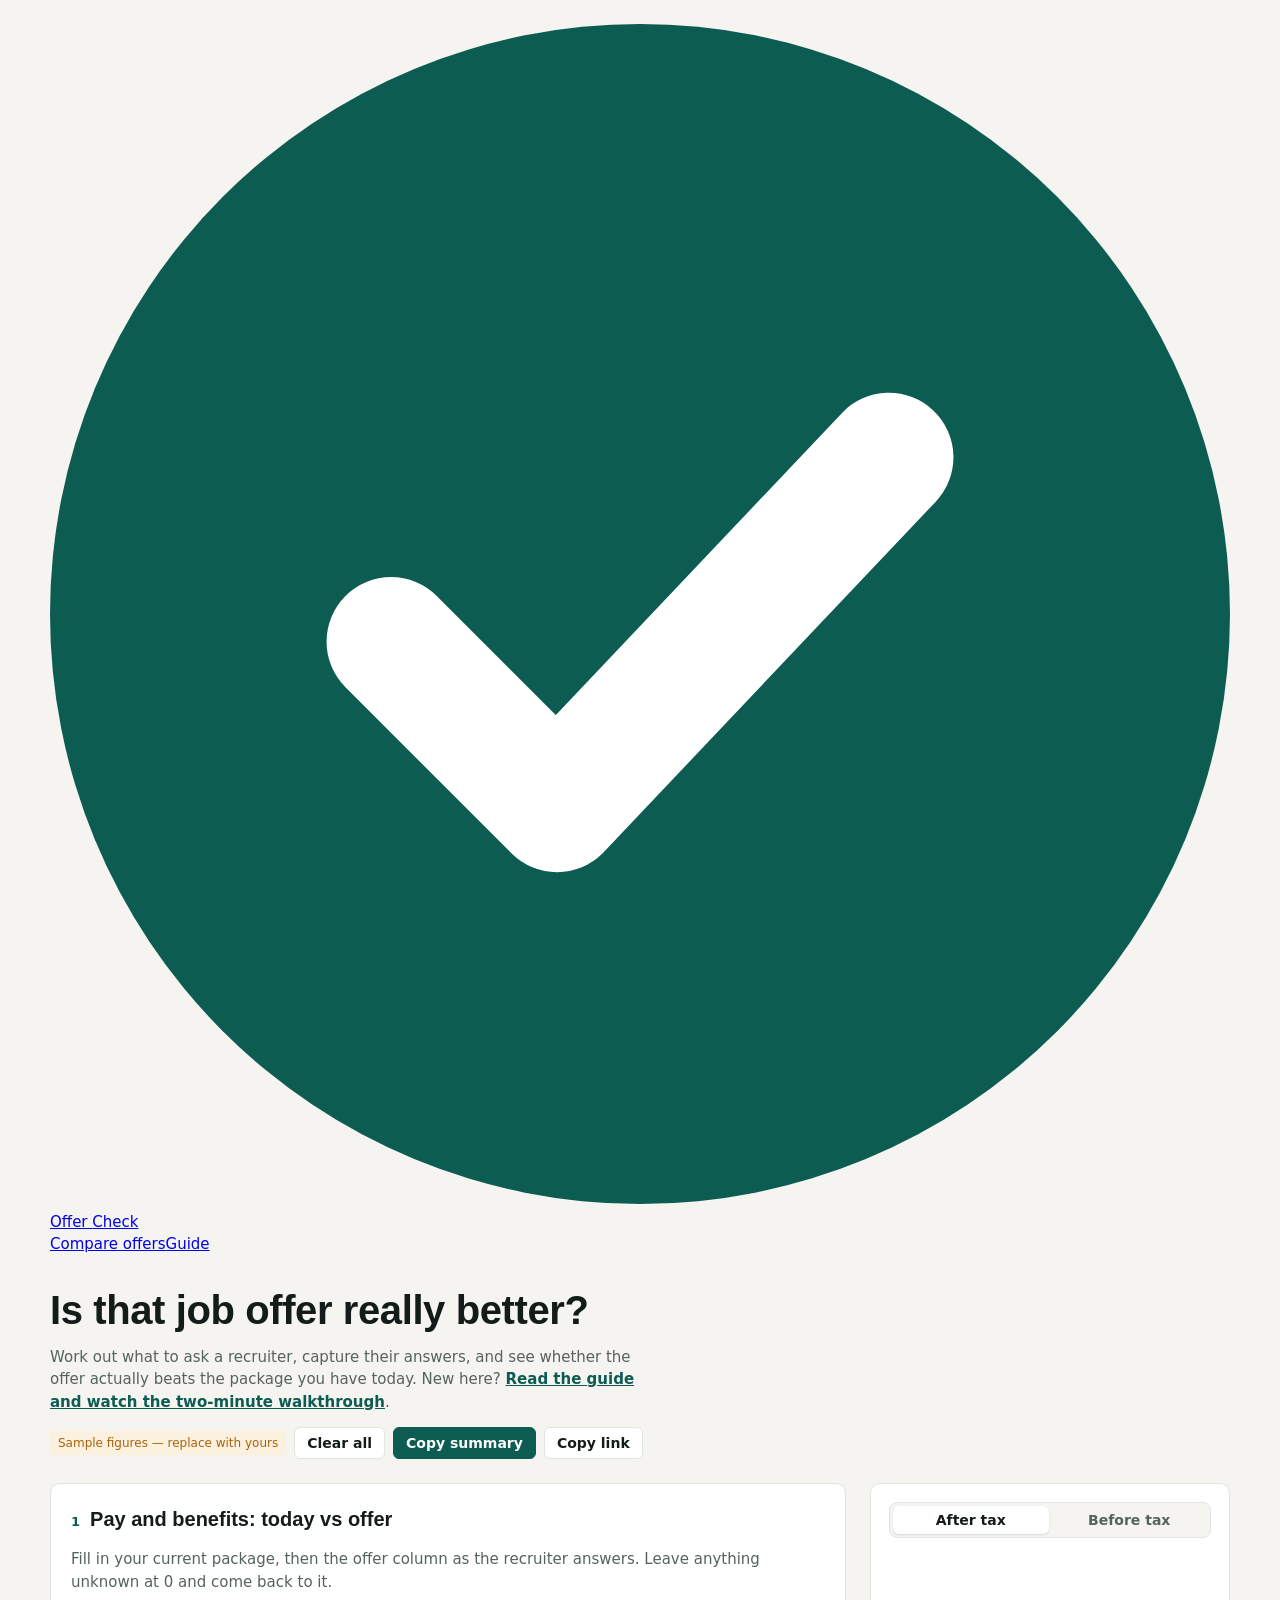
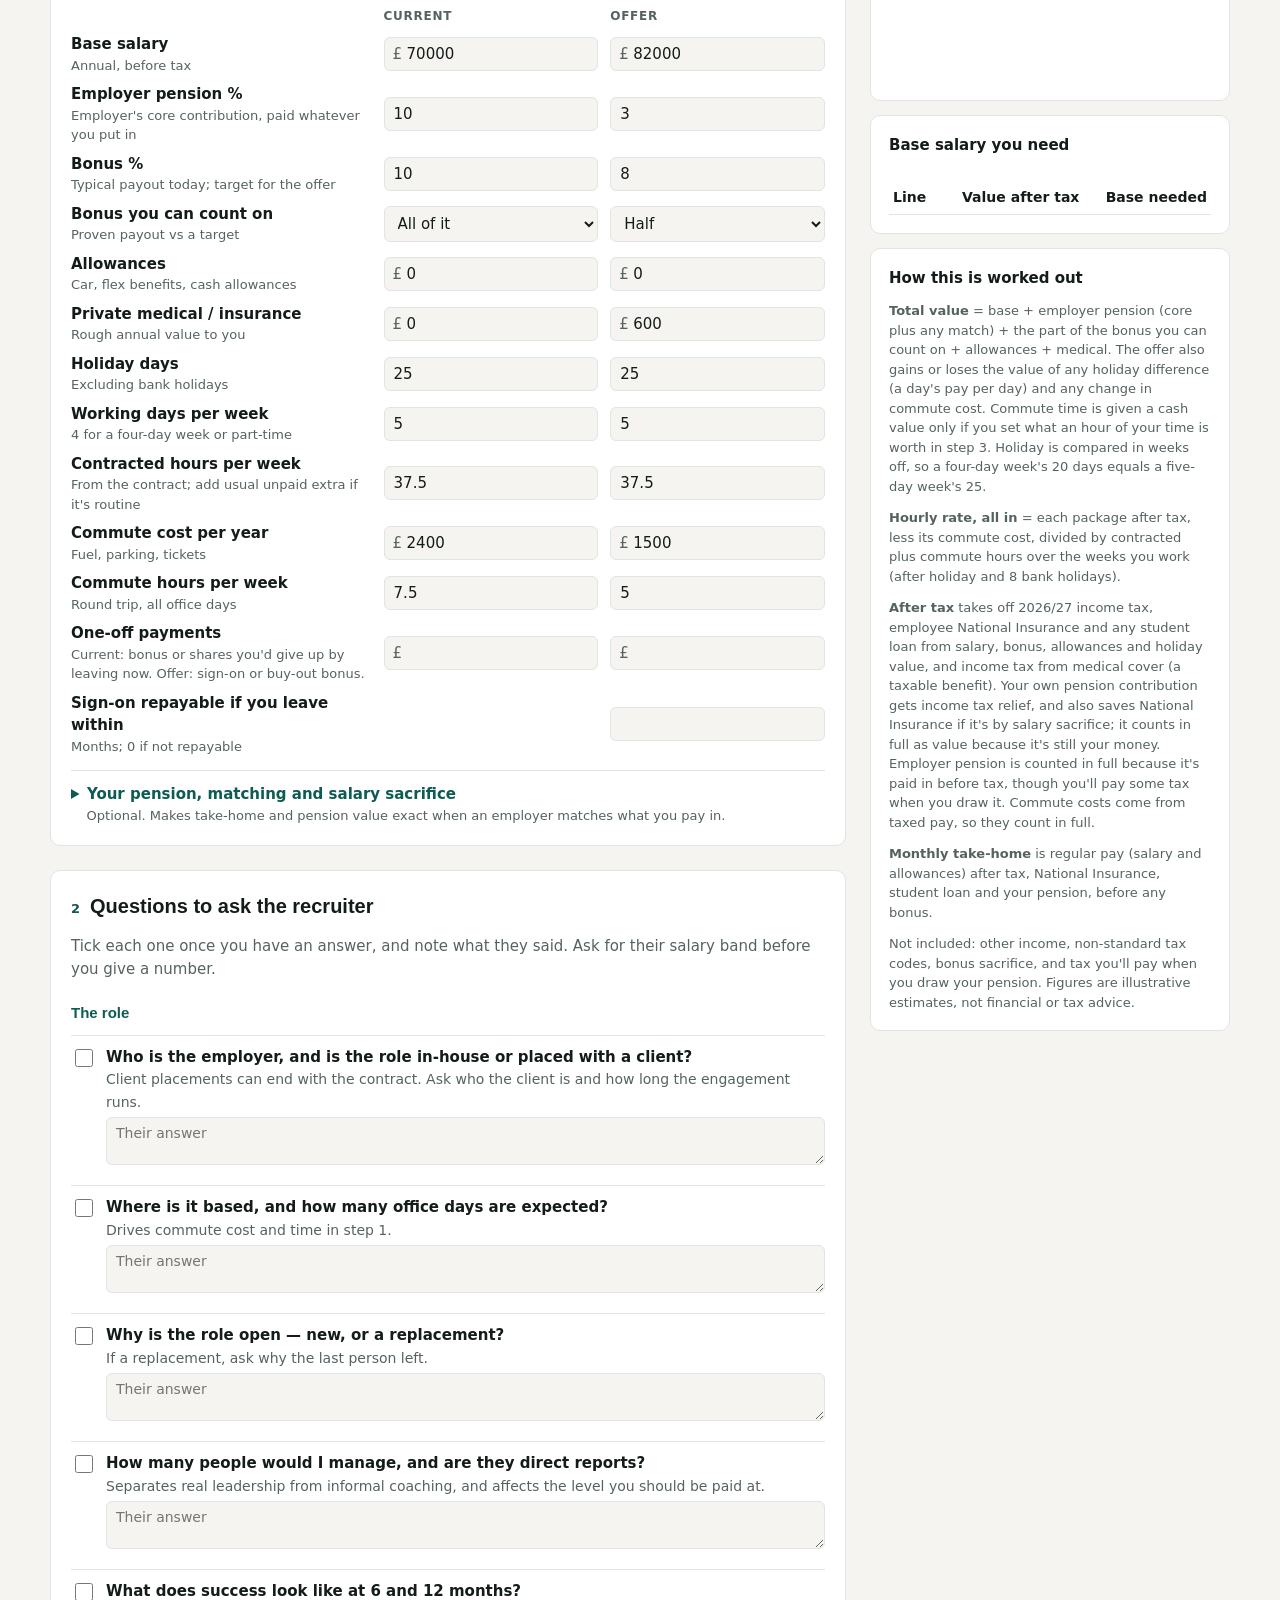
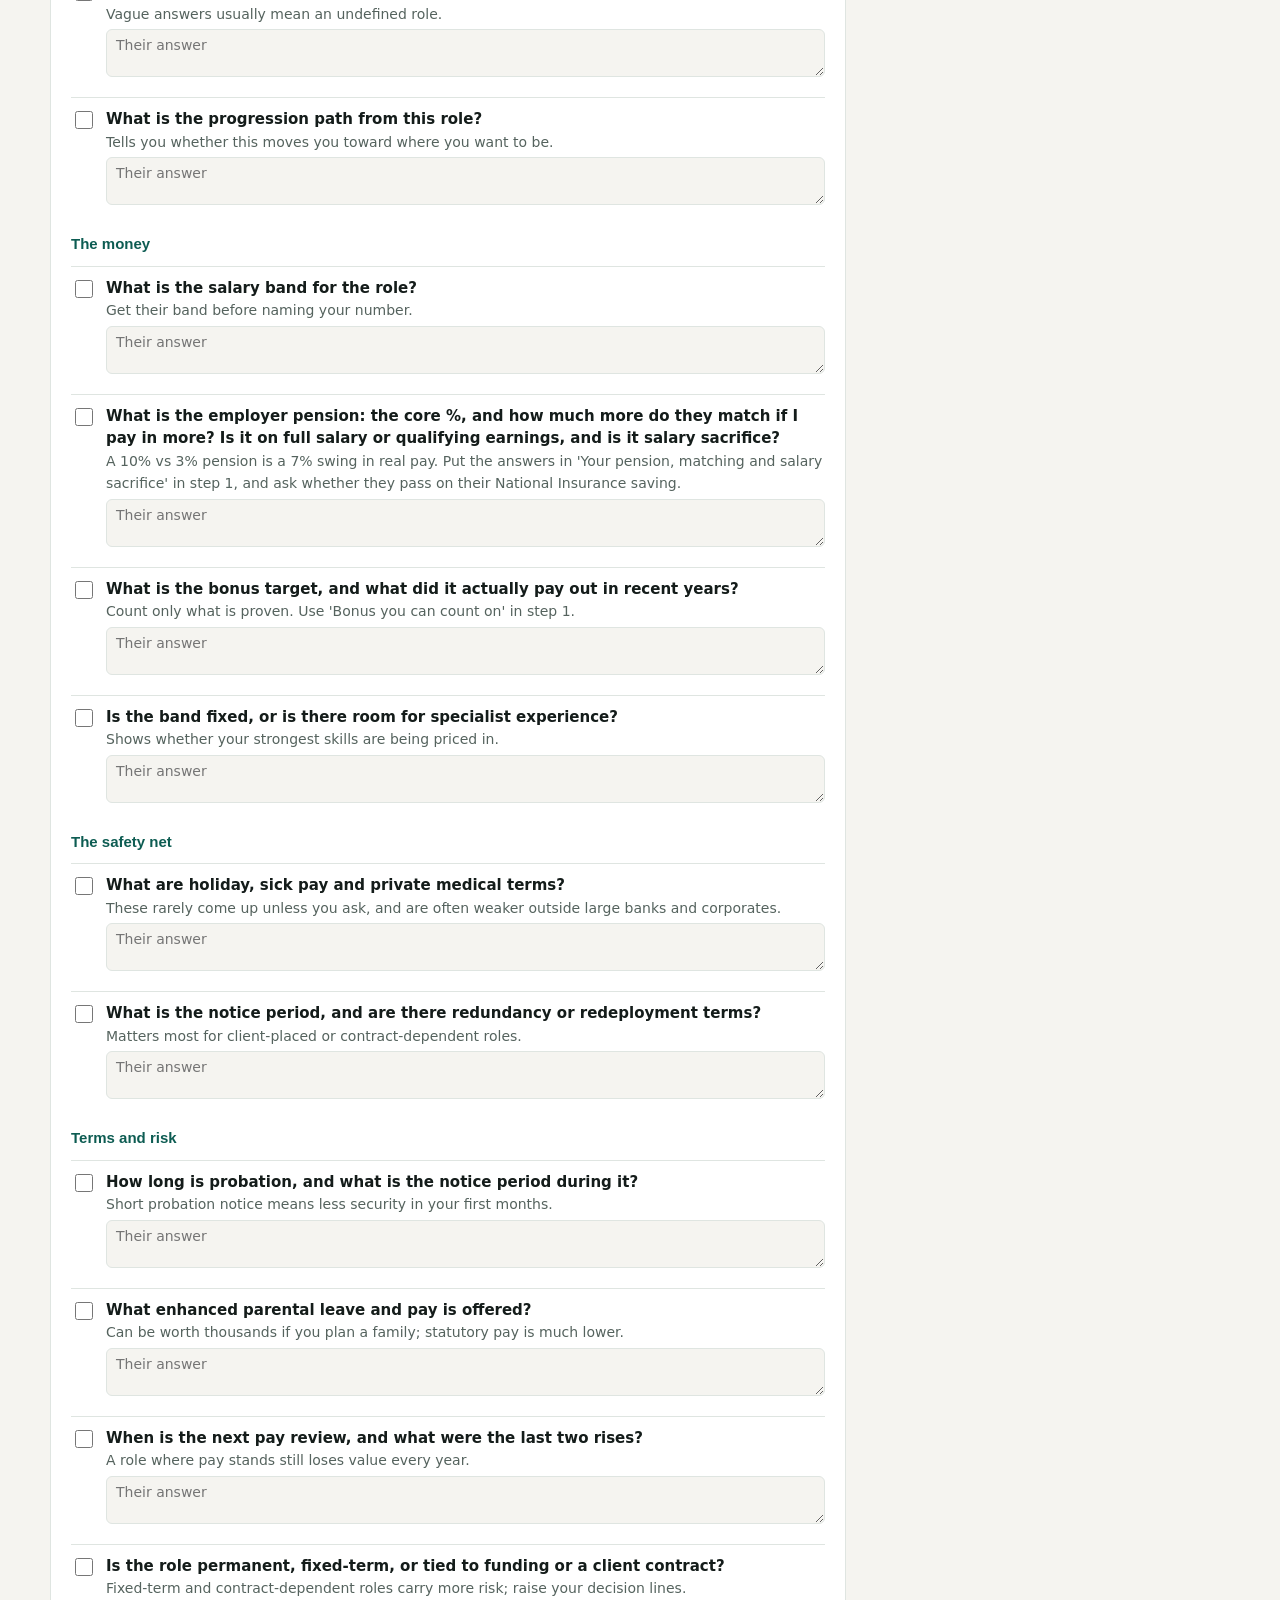
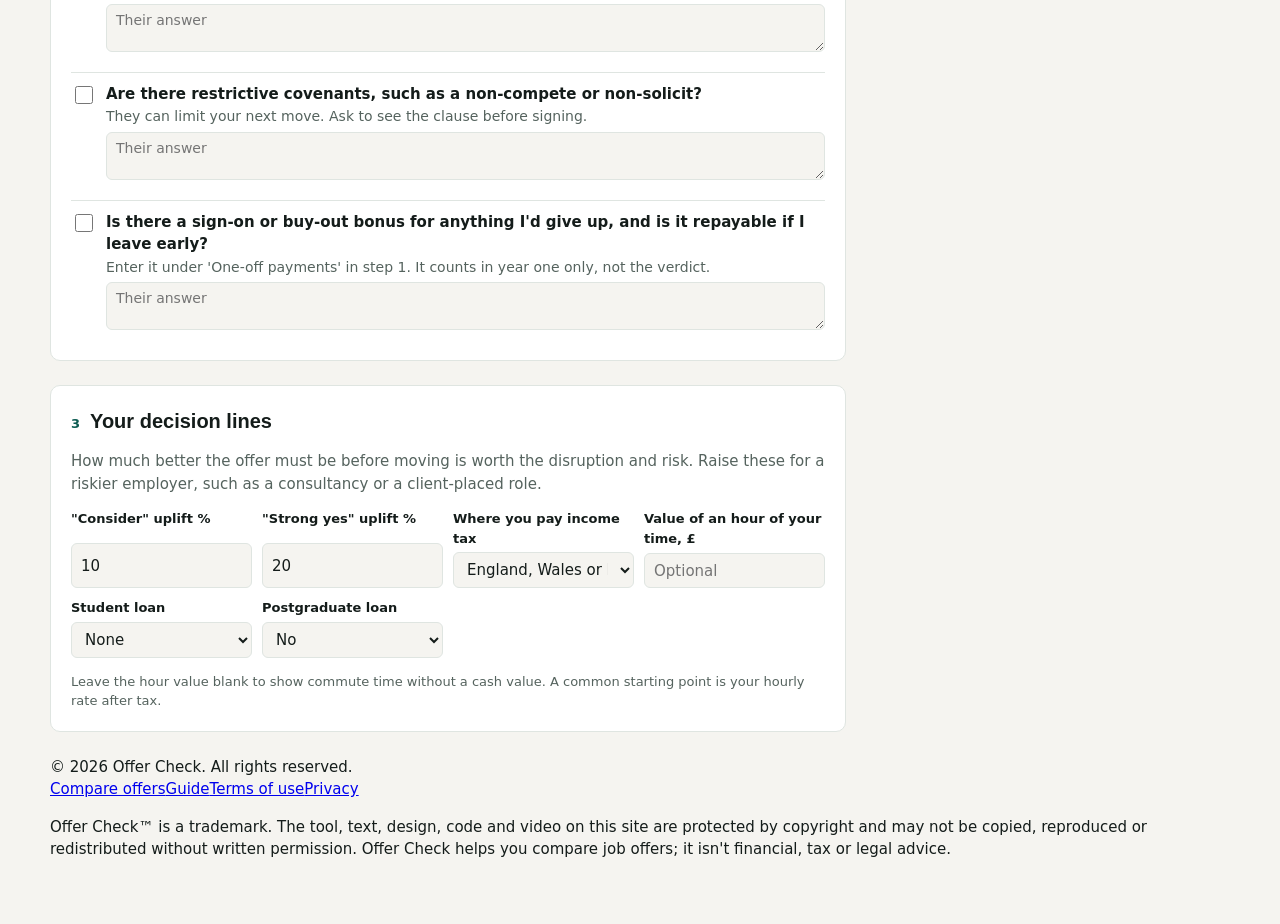
==== commit 7615c94b: "Guide: new walkthrough video, captions and poster - Covers everything in P0 and P1: pension section," ====
--- a/public/index.html
+++ b/public/index.html
@@ -119,7 +119,7 @@
 </div>
 <header>
   <h1>Is that job offer <span class="hl">really better?</span></h1>
-  <p>Work out what to ask a recruiter, capture their answers, and see whether the offer actually beats the package you have today. New here? <a class="guide-link" href="/guide">Read the guide and watch the 90-second walkthrough</a>.</p>
+  <p>Work out what to ask a recruiter, capture their answers, and see whether the offer actually beats the package you have today. New here? <a class="guide-link" href="/guide">Read the guide and watch the two-minute walkthrough</a>.</p>
   <div class="bar">
     <span class="tag" id="sampleTag">Sample figures — replace with yours</span>
     <button id="clearBtn">Clear all</button>
